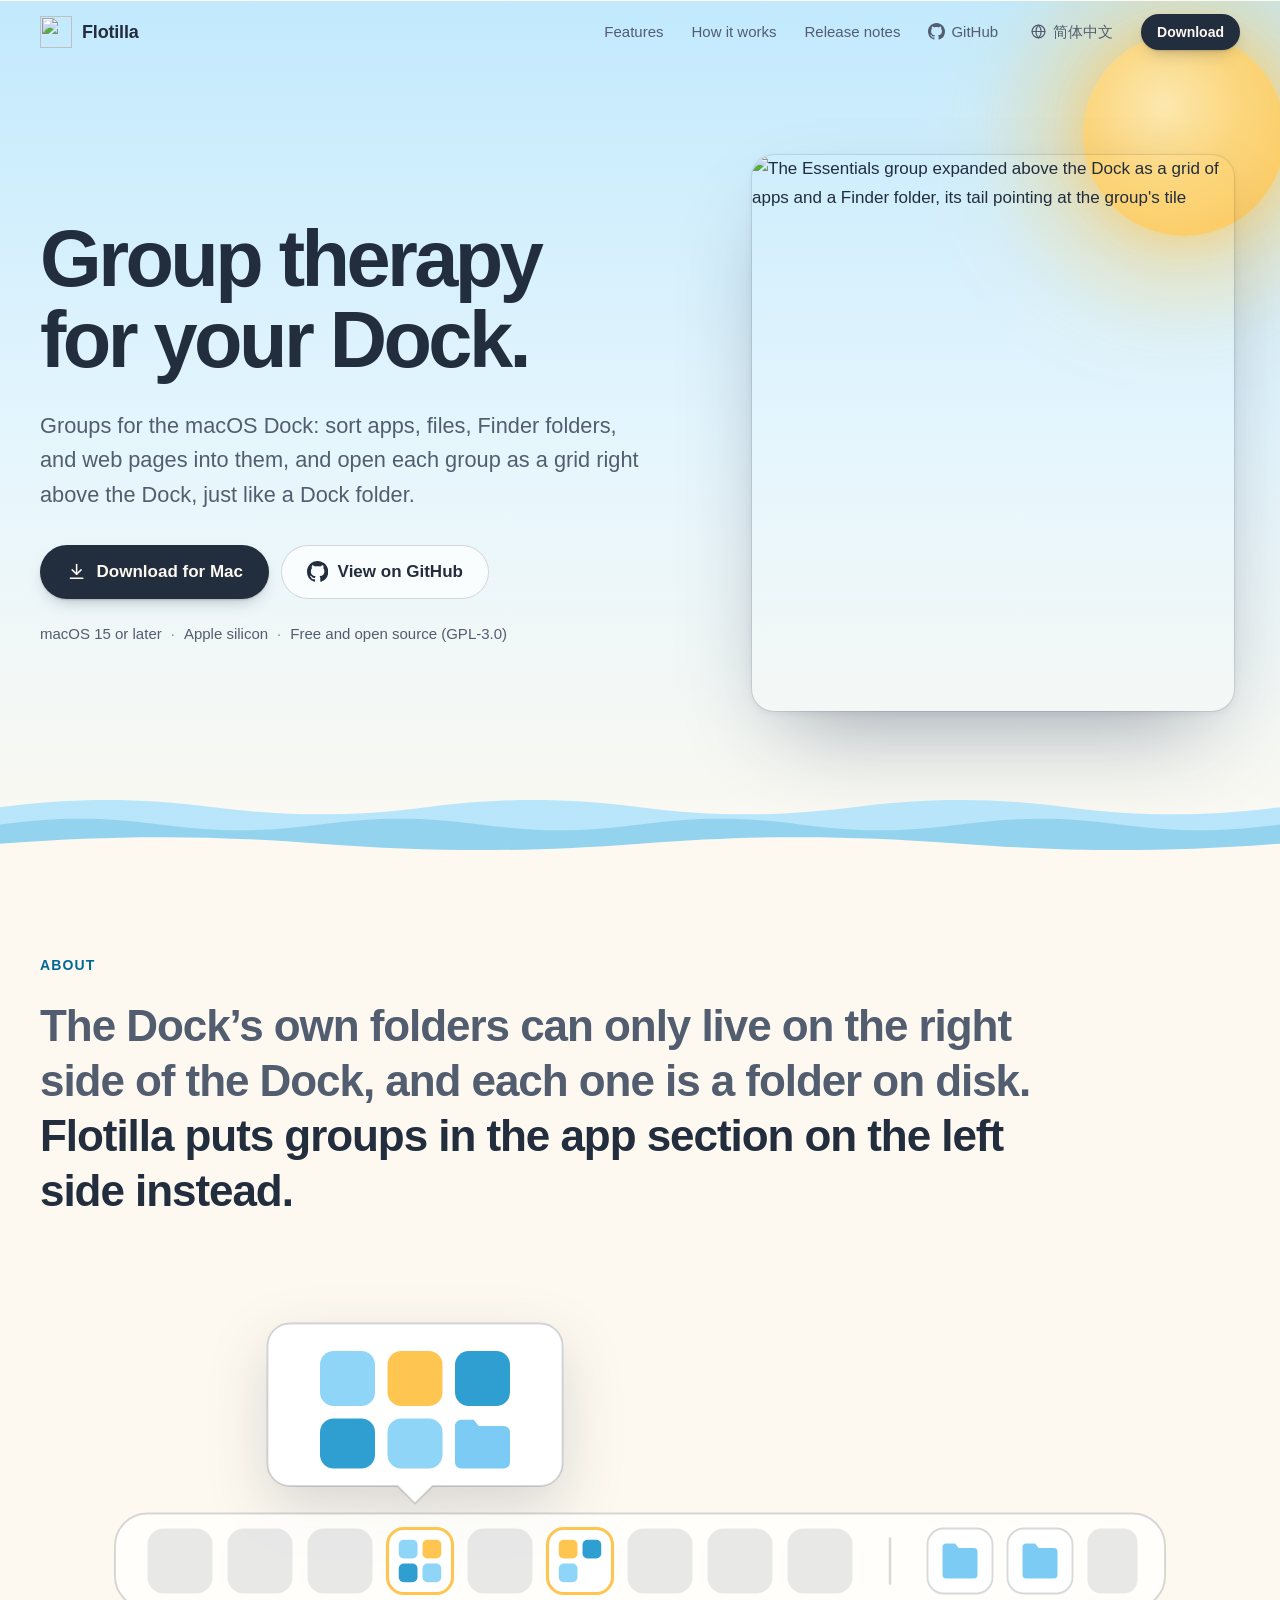
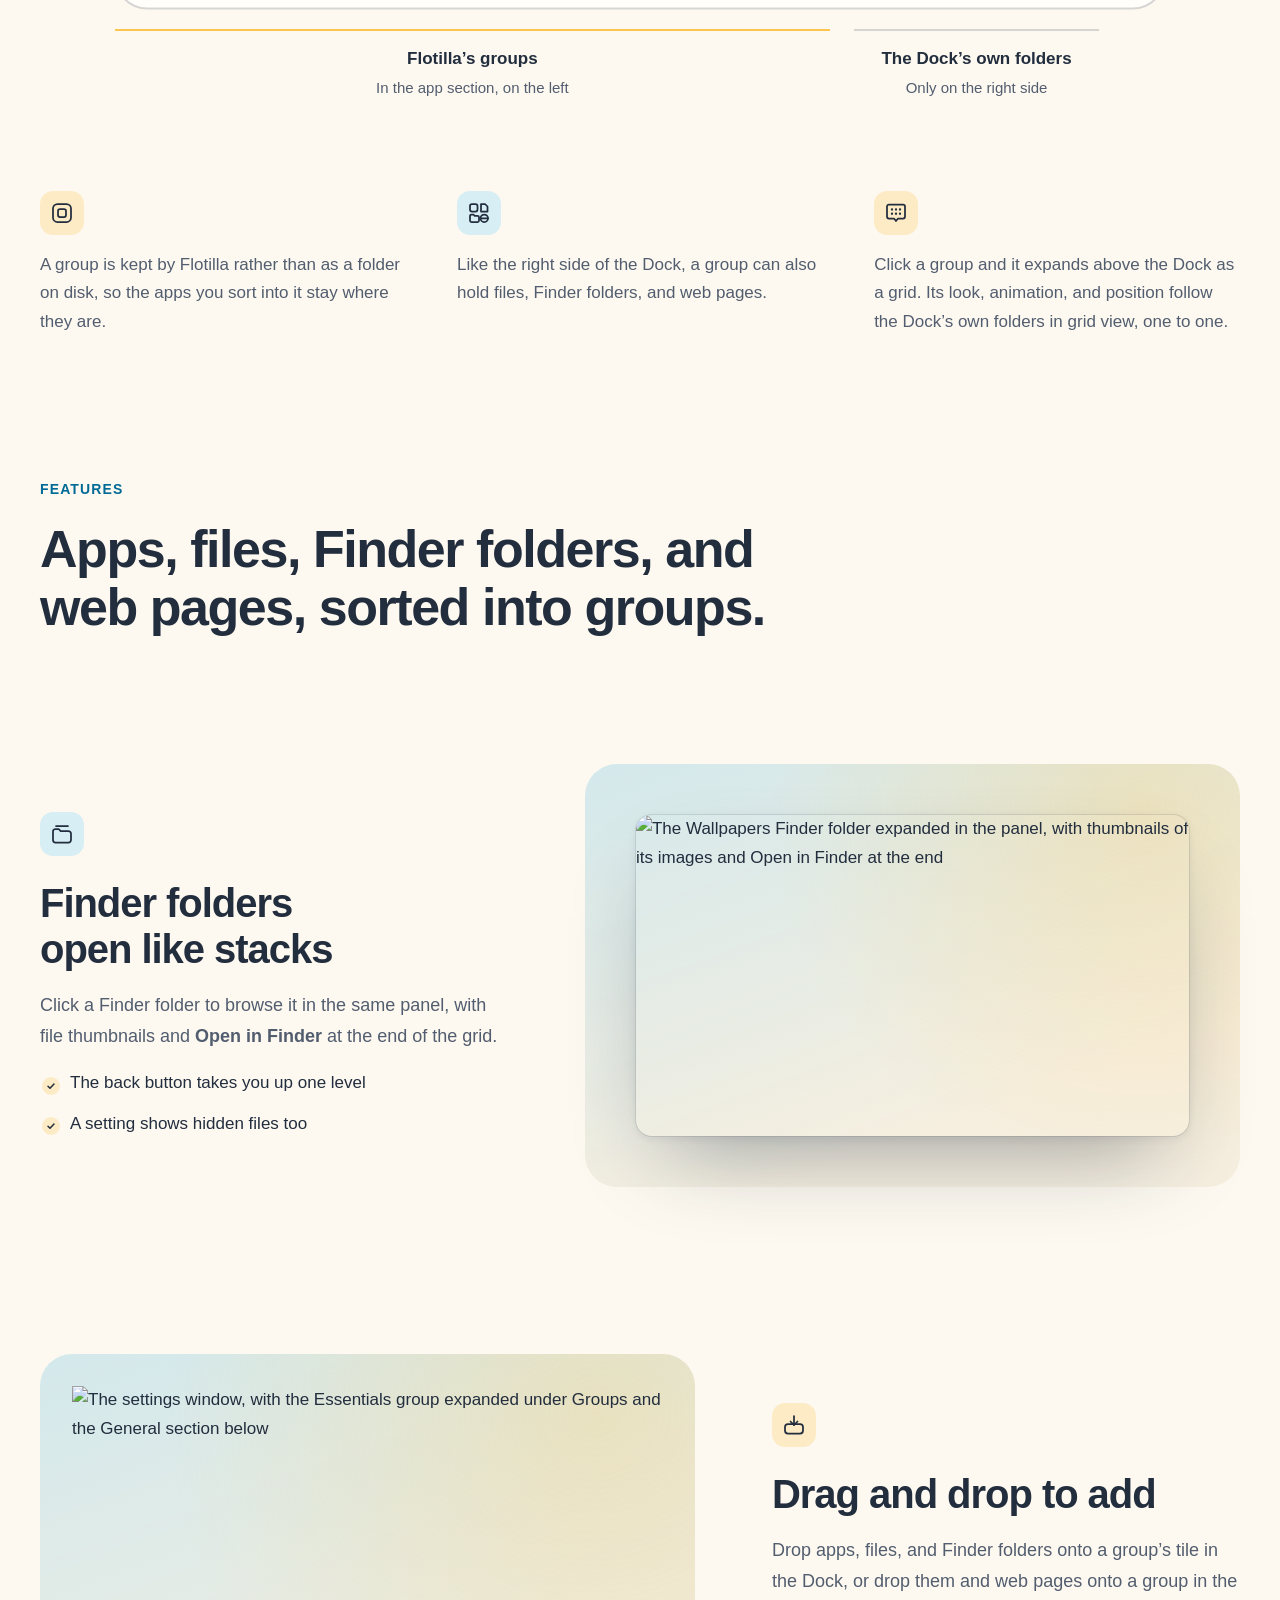
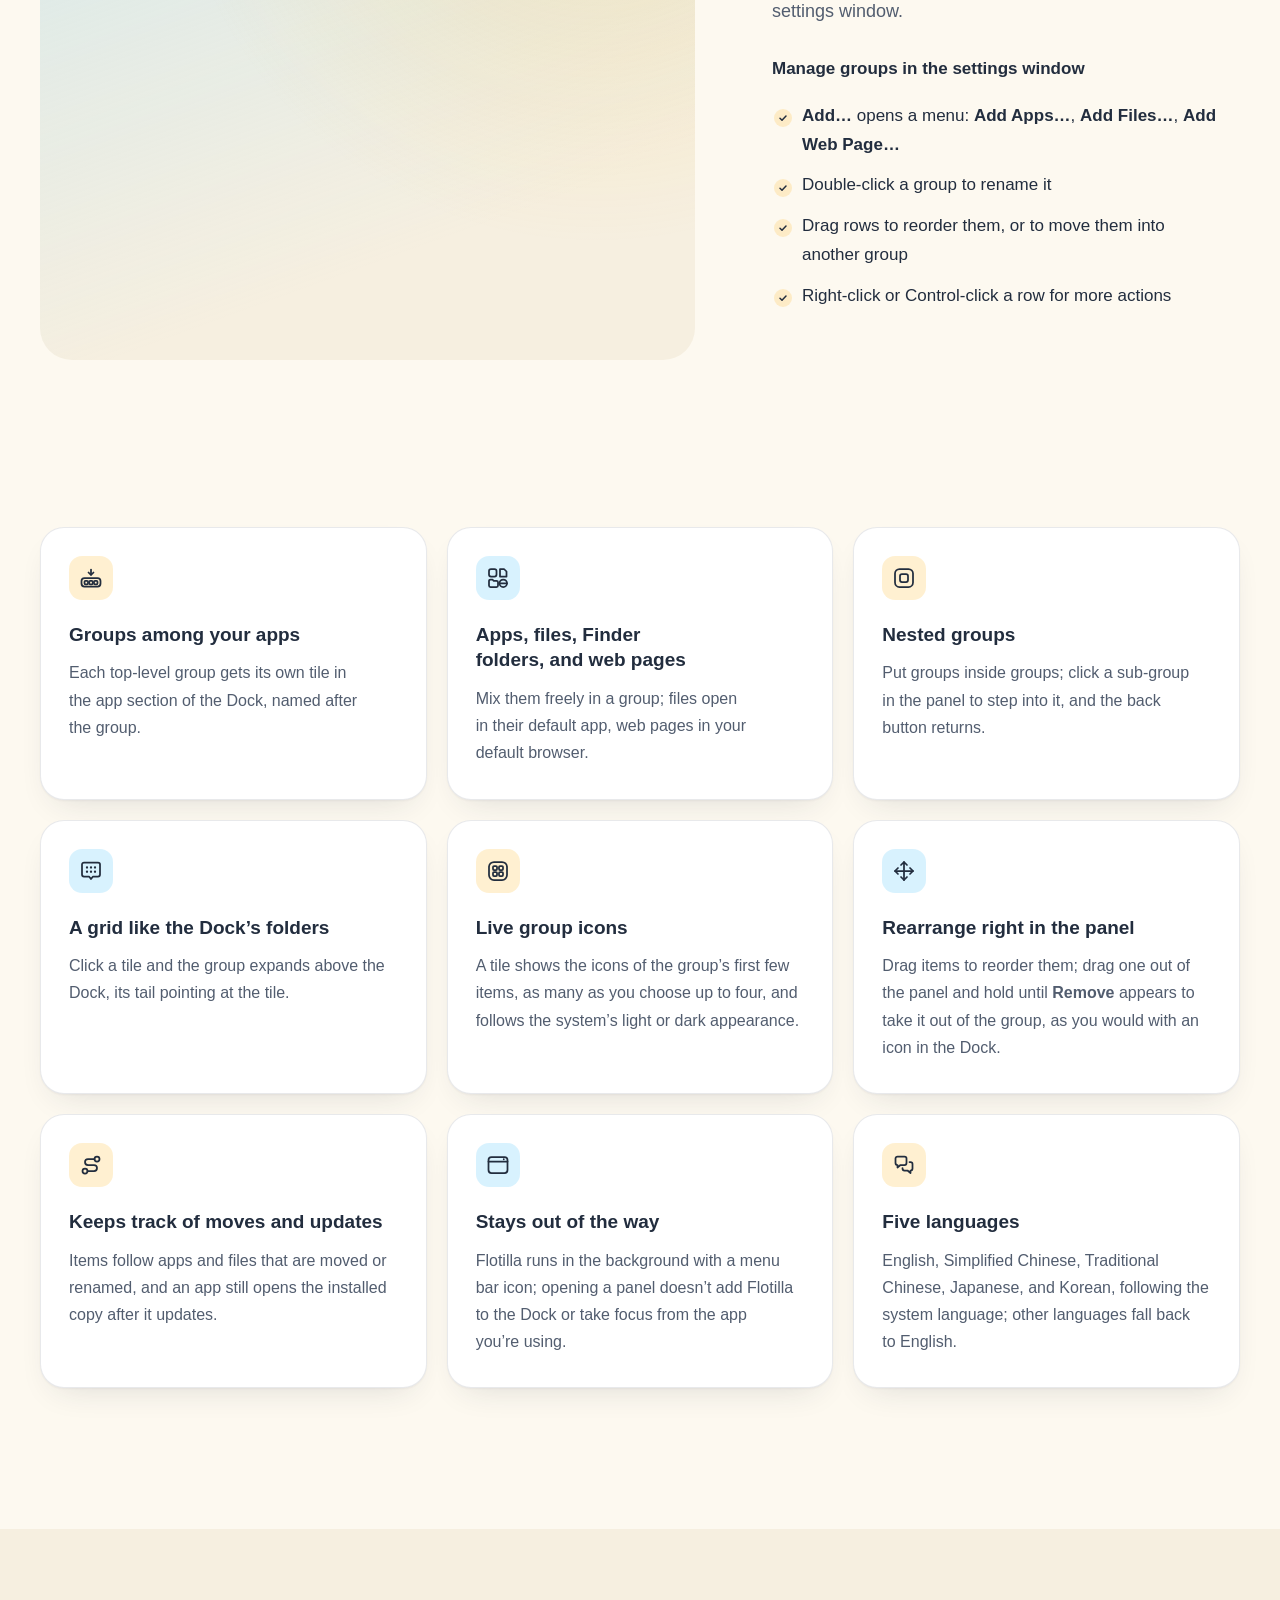
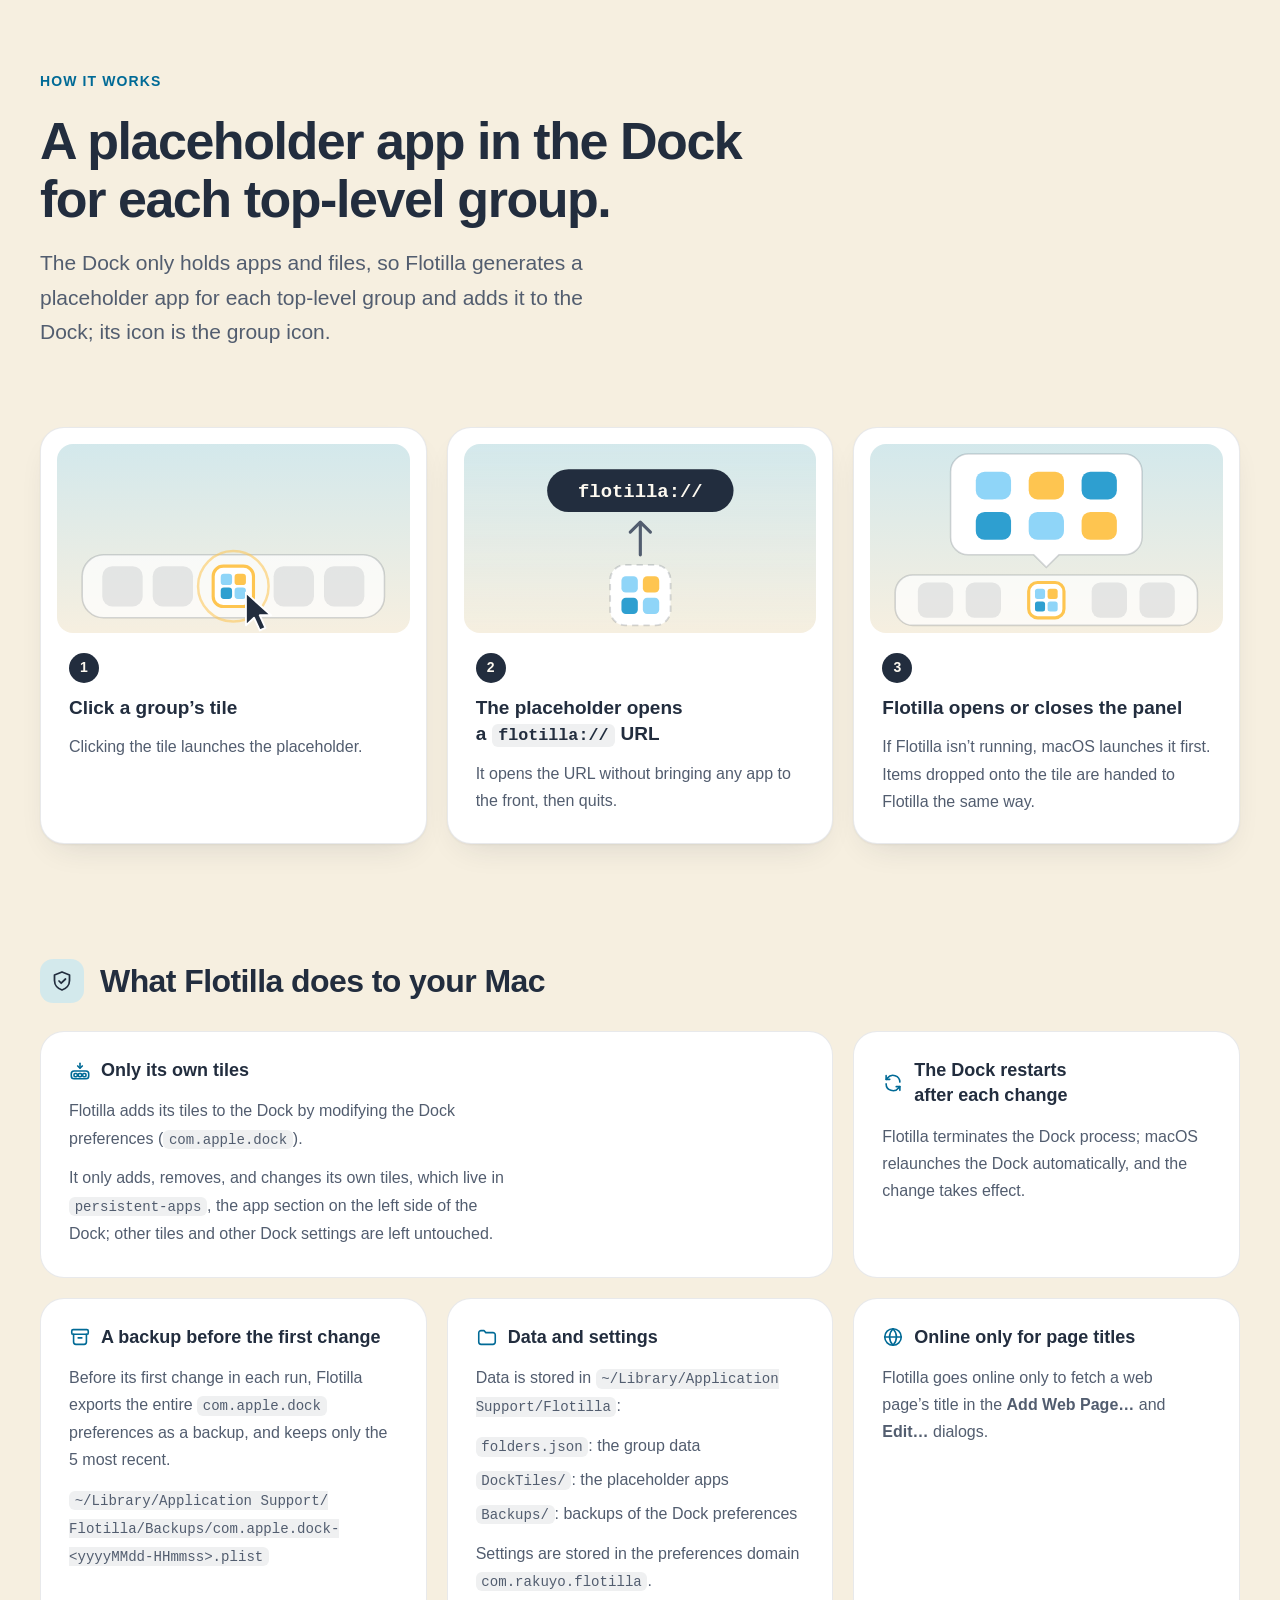
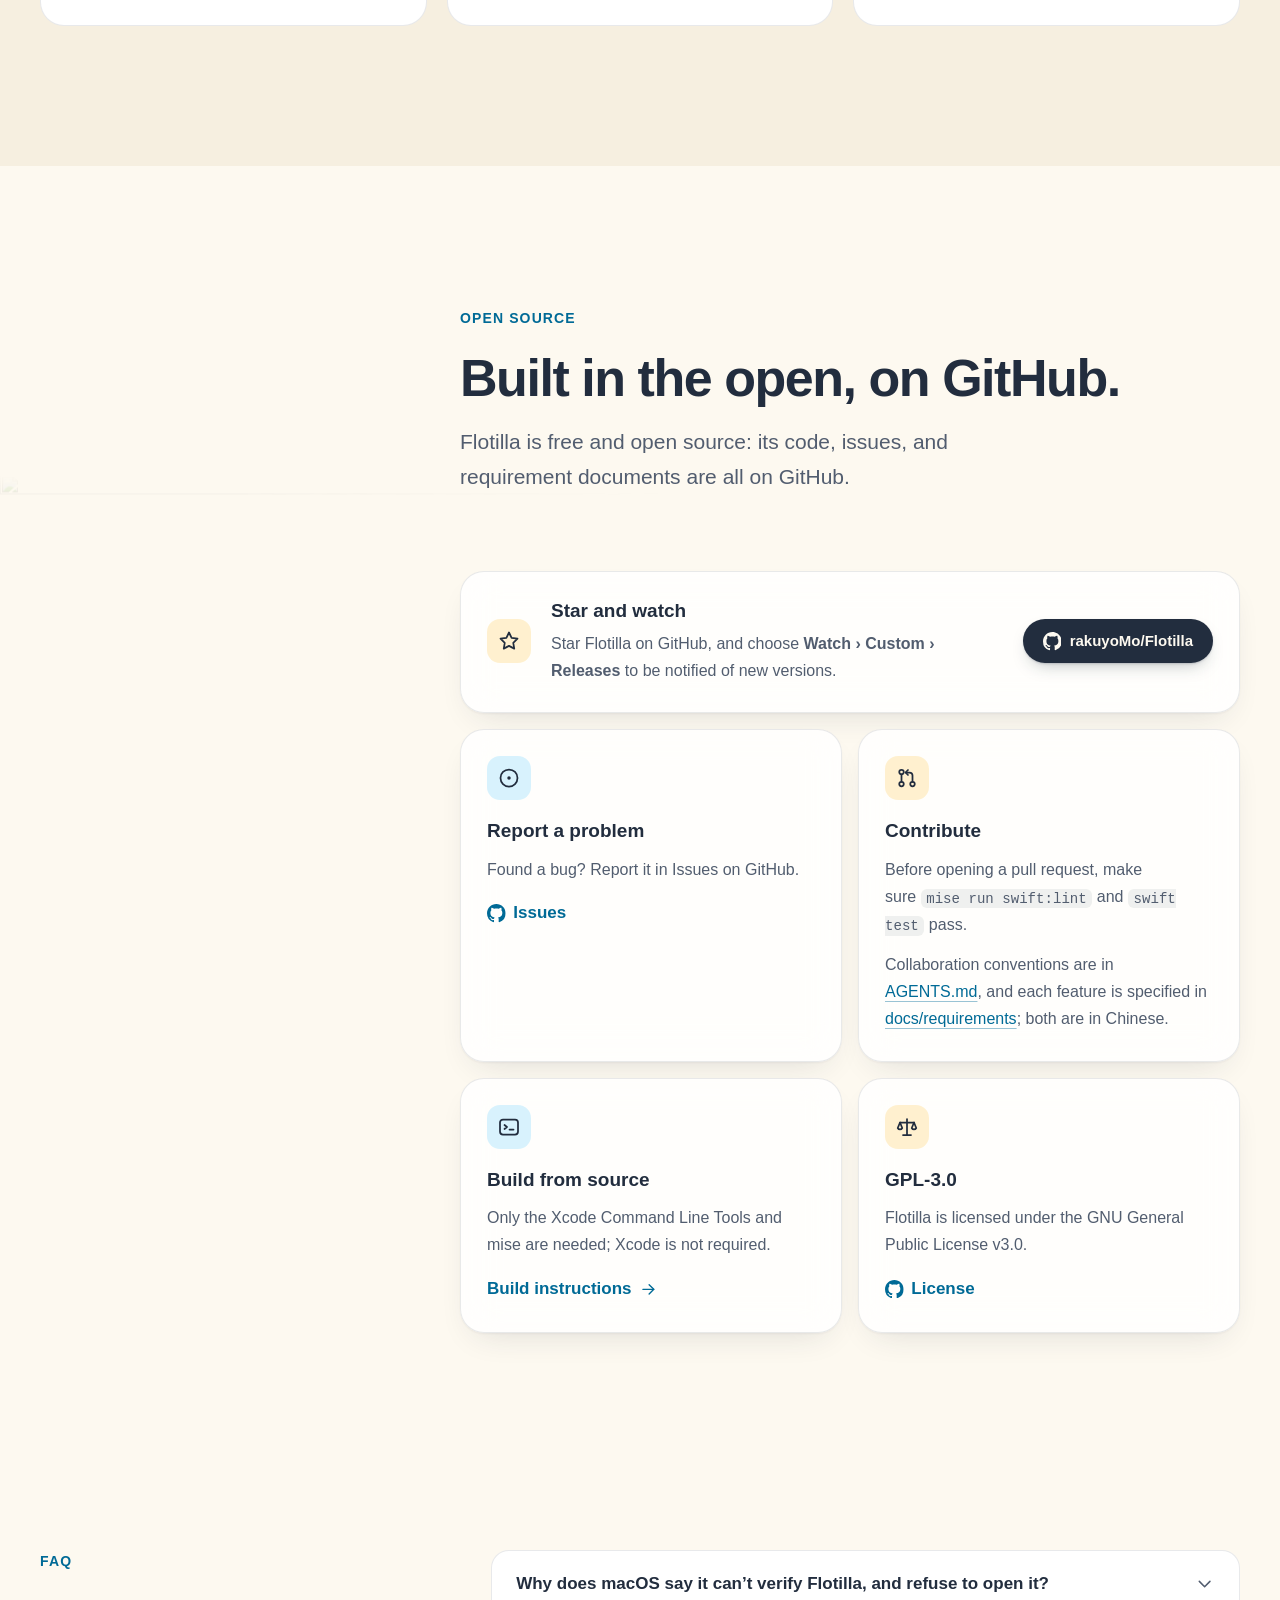
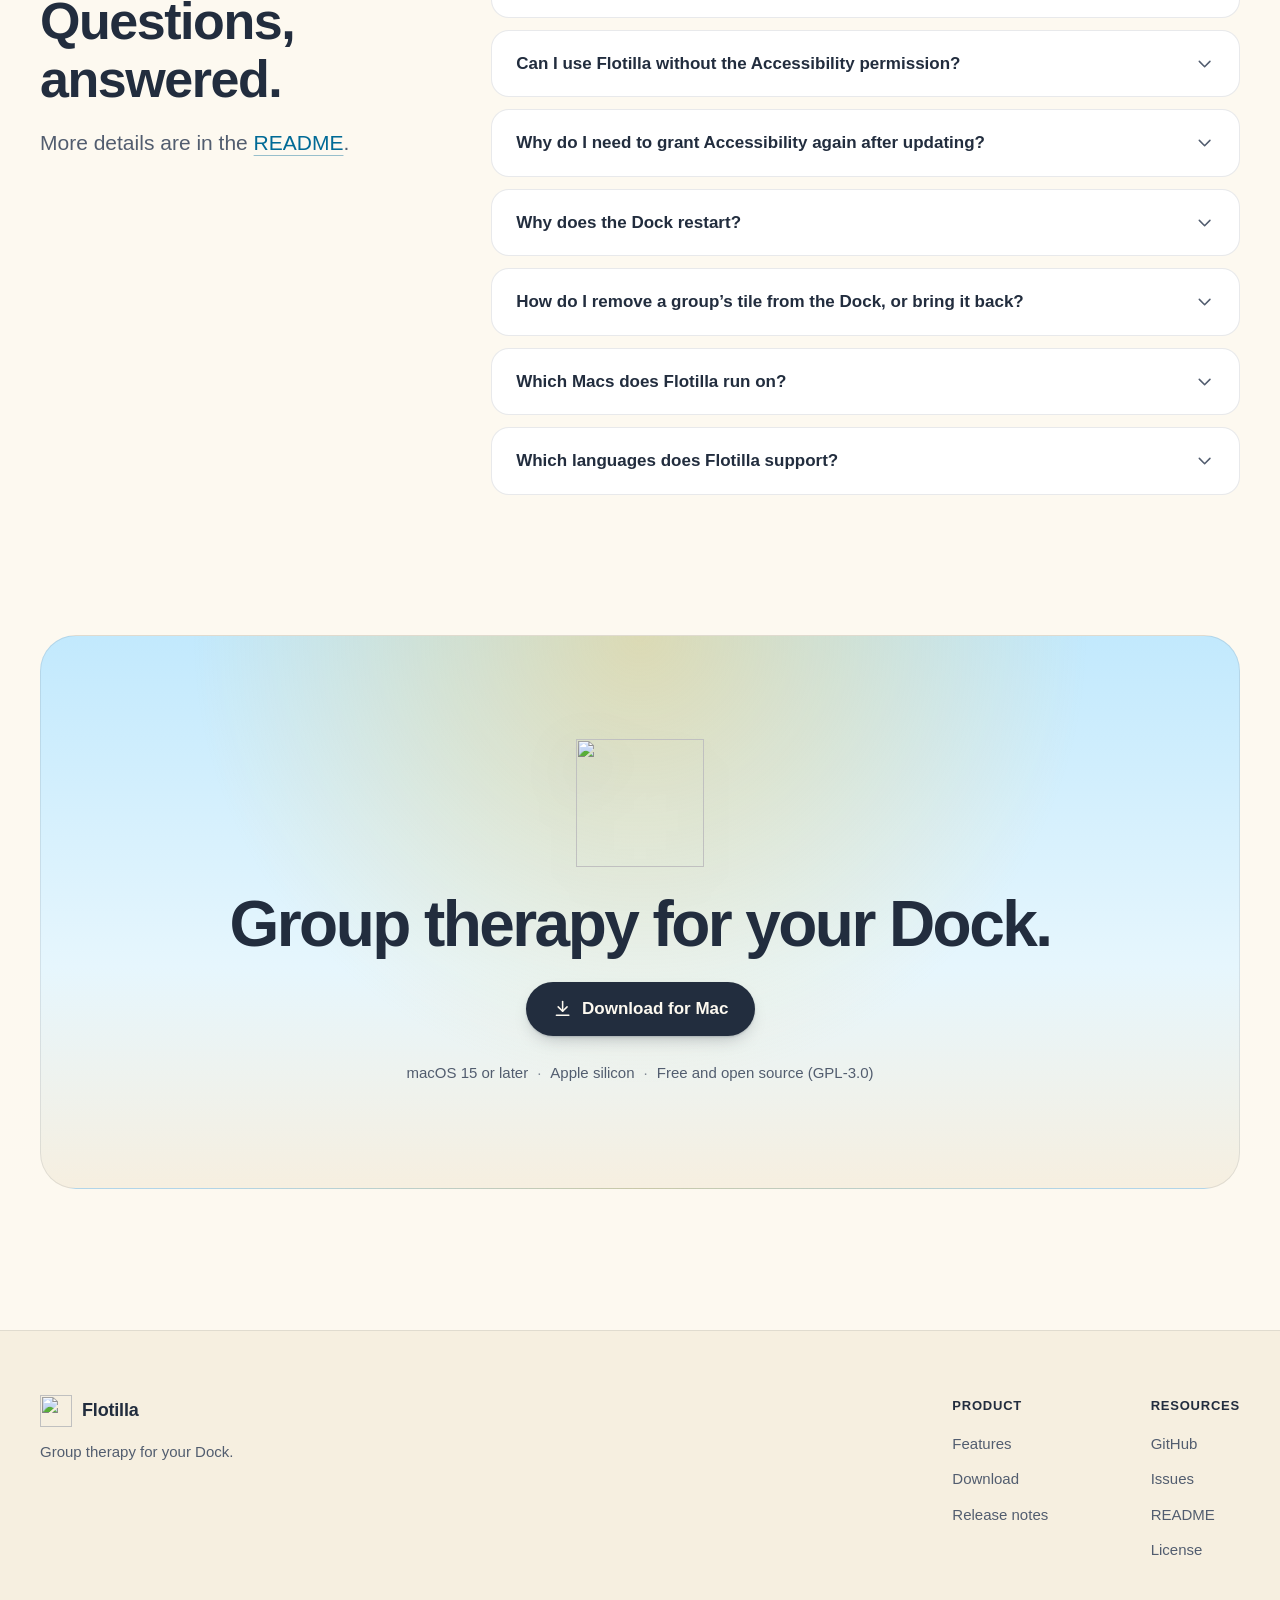
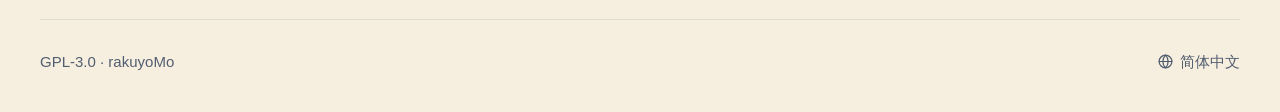
==== website/index.html @ 15d31f88 "feat: 新增官网的页面、样式与脚本" ====
<!doctype html>
<html
  lang="en"
  data-root="./"
>
<head>
  <meta charset="utf-8">

  <meta
    name="viewport"
    content="width=device-width, initial-scale=1"
  >

  <!-- 浏览器首选简体中文、又没在语言切换里选过时，跳到中文页；先于渲染执行，避免先闪一下英文 -->
  <script>
    (() => {
      document.documentElement.classList.add("js");

      let saved = null;

      try {
        saved = localStorage.getItem("flotilla.language");
      } catch {
        saved = null;
      }

      const preferred = (
        navigator.languages?.[0]
        ?? navigator.language
        ?? ""
      ).toLowerCase();

      const isSimplifiedChinese = ["zh", "zh-cn", "zh-sg"].includes(preferred)
        || preferred.startsWith("zh-hans");

      if (saved === null && isSimplifiedChinese) {
        location.replace("zh/" + location.hash);
      }
    })();
  </script>

  <title>Flotilla — Group therapy for your Dock.</title>

  <meta
    name="description"
    content="Groups for the macOS Dock: sort apps, files, Finder folders, and web pages into them, and open each group as a grid right above the Dock, just like a Dock folder."
  >

  <meta
    name="color-scheme"
    content="light dark"
  >

  <meta
    name="theme-color"
    content="#FDF9F0"
    media="(prefers-color-scheme: light)"
  >

  <meta
    name="theme-color"
    content="#031536"
    media="(prefers-color-scheme: dark)"
  >

  <link
    rel="canonical"
    href="https://blog.rakuyo.dev/Flotilla/"
  >

  <link
    rel="alternate"
    hreflang="en"
    href="https://blog.rakuyo.dev/Flotilla/"
  >

  <link
    rel="alternate"
    hreflang="zh-Hans"
    href="https://blog.rakuyo.dev/Flotilla/zh/"
  >

  <link
    rel="alternate"
    hreflang="x-default"
    href="https://blog.rakuyo.dev/Flotilla/"
  >

  <meta
    property="og:type"
    content="website"
  >

  <meta
    property="og:site_name"
    content="Flotilla"
  >

  <meta
    property="og:title"
    content="Flotilla — Group therapy for your Dock."
  >

  <meta
    property="og:description"
    content="Groups for the macOS Dock: sort apps, files, Finder folders, and web pages into them, and open each group as a grid right above the Dock, just like a Dock folder."
  >

  <meta
    property="og:url"
    content="https://blog.rakuyo.dev/Flotilla/"
  >

  <meta
    property="og:image"
    content="https://blog.rakuyo.dev/Flotilla/assets/img/og-en.png"
  >

  <meta
    property="og:image:width"
    content="1200"
  >

  <meta
    property="og:image:height"
    content="480"
  >

  <meta
    property="og:locale"
    content="en_US"
  >

  <meta
    name="twitter:card"
    content="summary_large_image"
  >

  <link
    rel="icon"
    href="assets/img/favicon-light.png"
    type="image/png"
    media="(prefers-color-scheme: light)"
  >

  <link
    rel="icon"
    href="assets/img/favicon-dark.png"
    type="image/png"
    media="(prefers-color-scheme: dark)"
  >

  <link
    rel="apple-touch-icon"
    href="assets/img/apple-touch-icon.png"
  >

  <link
    rel="stylesheet"
    href="assets/css/site.css"
  >

  <link
    rel="stylesheet"
    href="assets/css/home.css"
  >

  <script
    src="assets/js/site.js"
    defer
  ></script>
  <script
    src="assets/js/releases.js"
    defer
  ></script>
</head>
<body>
  <svg
    class="icon-sprite"
    aria-hidden="true"
  >
    <symbol
      id="i-github"
      viewBox="0 0 16 16"
    >
      <path
        fill="currentColor"
        stroke="none"
        d="M8 0c4.42 0 8 3.58 8 8a8.013 8.013 0 0 1-5.45 7.59c-.4.08-.55-.17-.55-.38 0-.27.01-1.13.01-2.2 0-.75-.25-1.23-.54-1.48 1.78-.2 3.65-.88 3.65-3.95 0-.88-.31-1.59-.82-2.15.08-.2.36-1.02-.08-2.12 0 0-.67-.22-2.2.82-.64-.18-1.32-.27-2-.27-.68 0-1.36.09-2 .27-1.53-1.03-2.2-.82-2.2-.82-.44 1.1-.16 1.92-.08 2.12-.51.56-.82 1.28-.82 2.15 0 3.06 1.86 3.75 3.64 3.95-.23.2-.44.55-.51 1.07-.46.21-1.61.55-2.33-.66-.15-.24-.6-.83-1.23-.82-.67.01-.27.38.01.53.34.19.73.9.82 1.13.16.45.68 1.31 2.69.94 0 .67.01 1.3.01 1.49 0 .21-.15.45-.55.38A7.995 7.995 0 0 1 0 8c0-4.42 3.58-8 8-8Z"
      />
    </symbol>

    <symbol
      id="i-download"
      viewBox="0 0 24 24"
    >
      <path d="M12 4v11"/>
      <path d="m7 10 5 5 5-5"/>
      <path d="M5 19.5h14"/>
    </symbol>

    <symbol
      id="i-arrow-right"
      viewBox="0 0 24 24"
    >
      <path d="M5 12h14"/>
      <path d="m13 6 6 6-6 6"/>
    </symbol>

    <symbol
      id="i-external"
      viewBox="0 0 24 24"
    >
      <path d="M7 17 17 7"/>
      <path d="M8.5 7H17v8.5"/>
    </symbol>

    <symbol
      id="i-copy"
      viewBox="0 0 24 24"
    >
      <rect
        x="8.5"
        y="8.5"
        width="11.5"
        height="11.5"
        rx="2.5"
      />

      <path d="M15.5 8.5V6.5A2.5 2.5 0 0 0 13 4H6.5A2.5 2.5 0 0 0 4 6.5V13a2.5 2.5 0 0 0 2.5 2.5h2"/>
    </symbol>

    <symbol
      id="i-check"
      viewBox="0 0 24 24"
    >
      <path d="m5 12.5 4.5 4.5L19 7.5"/>
    </symbol>

    <symbol
      id="i-close"
      viewBox="0 0 24 24"
    >
      <path d="m6.5 6.5 11 11"/>
      <path d="m17.5 6.5-11 11"/>
    </symbol>

    <symbol
      id="i-menu"
      viewBox="0 0 24 24"
    >
      <path d="M4 8.5h16"/>
      <path d="M4 15.5h16"/>
    </symbol>

    <symbol
      id="i-globe"
      viewBox="0 0 24 24"
    >
      <circle
        cx="12"
        cy="12"
        r="9"
      />

      <path d="M3 12h18"/>
      <path d="M12 3c2.5 2.6 3.75 5.6 3.75 9s-1.25 6.4-3.75 9c-2.5-2.6-3.75-5.6-3.75-9S9.5 5.6 12 3Z"/>
    </symbol>

    <symbol
      id="i-link"
      viewBox="0 0 24 24"
    >
      <path d="M10 14a4.5 4.5 0 0 0 6.4 0l2.8-2.8a4.5 4.5 0 0 0-6.4-6.4L11.5 6.1"/>
      <path d="M14 10a4.5 4.5 0 0 0-6.4 0l-2.8 2.8a4.5 4.5 0 0 0 6.4 6.4l1.3-1.3"/>
    </symbol>

    <symbol
      id="i-rss"
      viewBox="0 0 24 24"
    >
      <path d="M5 4.5A14.5 14.5 0 0 1 19.5 19"/>
      <path d="M5 10.5a8.5 8.5 0 0 1 8.5 8.5"/>

      <circle
        cx="6"
        cy="18"
        r="1.5"
        fill="currentColor"
        stroke="none"
      />
    </symbol>

    <symbol
      id="i-star"
      viewBox="0 0 24 24"
    >
      <path d="m12 3.5 2.6 5.3 5.9.9-4.25 4.1 1 5.8L12 16.85l-5.25 2.75 1-5.8L3.5 9.7l5.9-.9Z"/>
    </symbol>

    <symbol
      id="i-eye"
      viewBox="0 0 24 24"
    >
      <path d="M2.5 12S6 5.5 12 5.5 21.5 12 21.5 12 18 18.5 12 18.5 2.5 12 2.5 12Z"/>

      <circle
        cx="12"
        cy="12"
        r="3"
      />
    </symbol>

    <symbol
      id="i-issue"
      viewBox="0 0 24 24"
    >
      <circle
        cx="12"
        cy="12"
        r="8.5"
      />

      <circle
        cx="12"
        cy="12"
        r="1.75"
        fill="currentColor"
        stroke="none"
      />
    </symbol>

    <symbol
      id="i-pull-request"
      viewBox="0 0 24 24"
    >
      <circle
        cx="6.5"
        cy="6"
        r="2.25"
      />

      <circle
        cx="6.5"
        cy="18"
        r="2.25"
      />

      <circle
        cx="17.5"
        cy="18"
        r="2.25"
      />

      <path d="M6.5 8.25v7.5"/>
      <path d="M17.5 15.75V9.5a3 3 0 0 0-3-3H11"/>
      <path d="m13 4-2.5 2.5L13 9"/>
    </symbol>

    <symbol
      id="i-terminal"
      viewBox="0 0 24 24"
    >
      <rect
        x="3"
        y="4.5"
        width="18"
        height="15"
        rx="3"
      />

      <path d="m7.5 10 2.5 2-2.5 2"/>
      <path d="M12.5 14.5h4"/>
    </symbol>

    <symbol
      id="i-scale"
      viewBox="0 0 24 24"
    >
      <path d="M12 4v16"/>
      <path d="M8 20h8"/>
      <path d="M5 7.5h14"/>
      <path d="M5 7.5 2.75 13a2.5 2.5 0 0 0 4.5 0Z"/>
      <path d="M19 7.5 16.75 13a2.5 2.5 0 0 0 4.5 0Z"/>
    </symbol>

    <symbol
      id="i-chevron-down"
      viewBox="0 0 24 24"
    >
      <path d="m6 9.5 6 6 6-6"/>
    </symbol>

    <symbol
      id="i-dock"
      viewBox="0 0 24 24"
    >
      <rect
        x="2.5"
        y="12"
        width="19"
        height="8.5"
        rx="3"
      />

      <rect
        x="5.5"
        y="14.75"
        width="3.5"
        height="3.5"
        rx="1"
      />

      <rect
        x="10.25"
        y="14.75"
        width="3.5"
        height="3.5"
        rx="1"
      />

      <rect
        x="15"
        y="14.75"
        width="3.5"
        height="3.5"
        rx="1"
      />

      <path d="M12 3.5v5"/>
      <path d="m9.5 6.5 2.5 2.5 2.5-2.5"/>
    </symbol>

    <symbol
      id="i-items"
      viewBox="0 0 24 24"
    >
      <rect
        x="3"
        y="3"
        width="7.5"
        height="7.5"
        rx="2"
      />

      <path d="M14 3h4l2.5 2.5v5H14Z"/>
      <path d="M3 15a1.5 1.5 0 0 1 1.5-1.5h2l1 1.25h3a1.5 1.5 0 0 1 1.5 1.5v3.25a1.5 1.5 0 0 1-1.5 1.5h-6A1.5 1.5 0 0 1 3 19.5Z"/>

      <circle
        cx="17.25"
        cy="17.25"
        r="3.75"
      />

      <path d="M13.5 17.25h7.5"/>
    </symbol>

    <symbol
      id="i-nested"
      viewBox="0 0 24 24"
    >
      <rect
        x="3"
        y="3"
        width="18"
        height="18"
        rx="4.5"
      />

      <rect
        x="8"
        y="8"
        width="8"
        height="8"
        rx="2"
      />
    </symbol>

    <symbol
      id="i-grid"
      viewBox="0 0 24 24"
    >
      <path d="M5 3.5h14a2 2 0 0 1 2 2v10a2 2 0 0 1-2 2h-5l-2 2.5-2-2.5H5a2 2 0 0 1-2-2v-10a2 2 0 0 1 2-2Z"/>

      <g
        fill="currentColor"
        stroke="none"
      >
        <circle
          cx="8"
          cy="8.5"
          r="1.15"
        />

        <circle
          cx="12"
          cy="8.5"
          r="1.15"
        />

        <circle
          cx="16"
          cy="8.5"
          r="1.15"
        />

        <circle
          cx="8"
          cy="12.75"
          r="1.15"
        />

        <circle
          cx="12"
          cy="12.75"
          r="1.15"
        />

        <circle
          cx="16"
          cy="12.75"
          r="1.15"
        />
      </g>
    </symbol>

    <symbol
      id="i-group-icon"
      viewBox="0 0 24 24"
    >
      <rect
        x="3"
        y="3"
        width="18"
        height="18"
        rx="5"
      />

      <rect
        x="7"
        y="7"
        width="4"
        height="4"
        rx="1"
      />

      <rect
        x="13"
        y="7"
        width="4"
        height="4"
        rx="1"
      />

      <rect
        x="7"
        y="13"
        width="4"
        height="4"
        rx="1"
      />

      <rect
        x="13"
        y="13"
        width="4"
        height="4"
        rx="1"
      />
    </symbol>

    <symbol
      id="i-move"
      viewBox="0 0 24 24"
    >
      <path d="M12 3v18"/>
      <path d="m9 6 3-3 3 3"/>
      <path d="m9 18 3 3 3-3"/>
      <path d="M3 12h18"/>
      <path d="m6 9-3 3 3 3"/>
      <path d="m18 9 3 3-3 3"/>
    </symbol>

    <symbol
      id="i-route"
      viewBox="0 0 24 24"
    >
      <circle
        cx="6"
        cy="18"
        r="2.5"
      />

      <circle
        cx="18"
        cy="6"
        r="2.5"
      />

      <path d="M8.5 18H15a3 3 0 0 0 0-6H9a3 3 0 0 1 0-6h6.5"/>
    </symbol>

    <symbol
      id="i-menubar"
      viewBox="0 0 24 24"
    >
      <rect
        x="2.5"
        y="4"
        width="19"
        height="16"
        rx="3"
      />

      <path d="M2.5 8.5h19"/>

      <circle
        cx="17.75"
        cy="6.25"
        r="0.9"
        fill="currentColor"
        stroke="none"
      />
    </symbol>

    <symbol
      id="i-languages"
      viewBox="0 0 24 24"
    >
      <path d="M3.5 5.5a2 2 0 0 1 2-2h7a2 2 0 0 1 2 2V10a2 2 0 0 1-2 2h-4l-3 2.5V12a2 2 0 0 1-2-2Z"/>
      <path d="M17.5 9h1a2 2 0 0 1 2 2v4.5a2 2 0 0 1-2 2V20l-3-2.5h-3a2 2 0 0 1-2-2V15"/>
    </symbol>

    <symbol
      id="i-refresh"
      viewBox="0 0 24 24"
    >
      <path d="M19.5 11A7.5 7.5 0 0 0 6 6.6L4.5 8"/>
      <path d="M4.5 4v4h4"/>
      <path d="M4.5 13A7.5 7.5 0 0 0 18 17.4l1.5-1.4"/>
      <path d="M19.5 20v-4h-4"/>
    </symbol>

    <symbol
      id="i-archive"
      viewBox="0 0 24 24"
    >
      <rect
        x="3"
        y="4"
        width="18"
        height="5"
        rx="1.5"
      />

      <path d="M5 9v8.5A2.5 2.5 0 0 0 7.5 20h9a2.5 2.5 0 0 0 2.5-2.5V9"/>
      <path d="M10 13h4"/>
    </symbol>

    <symbol
      id="i-folder"
      viewBox="0 0 24 24"
    >
      <path d="M3 7.5A2.5 2.5 0 0 1 5.5 5h3.2l2 2.2h7.8A2.5 2.5 0 0 1 21 9.7v7.8a2.5 2.5 0 0 1-2.5 2.5h-13A2.5 2.5 0 0 1 3 17.5Z"/>
    </symbol>

    <symbol
      id="i-stack"
      viewBox="0 0 24 24"
    >
      <path d="M3 9.5A2.5 2.5 0 0 1 5.5 7h3.2l2 2.2h7.8A2.5 2.5 0 0 1 21 11.7v6.3a2.5 2.5 0 0 1-2.5 2.5h-13A2.5 2.5 0 0 1 3 18Z"/>
      <path d="M6 4h12"/>
    </symbol>

    <symbol
      id="i-drop"
      viewBox="0 0 24 24"
    >
      <rect
        x="3"
        y="11"
        width="18"
        height="9.5"
        rx="3"
      />

      <path d="M12 3v9"/>
      <path d="m8.5 8.5 3.5 3.5 3.5-3.5"/>
    </symbol>

    <symbol
      id="i-shield"
      viewBox="0 0 24 24"
    >
      <path d="M12 3 4.5 6v5.5c0 4.5 3.2 8.2 7.5 9.5 4.3-1.3 7.5-5 7.5-9.5V6Z"/>
      <path d="m9 12 2.2 2.2L15.5 10"/>
    </symbol>

    <symbol
      id="i-accessibility"
      viewBox="0 0 24 24"
    >
      <circle
        cx="12"
        cy="12"
        r="9"
      />

      <circle
        cx="12"
        cy="7.5"
        r="1.25"
        fill="currentColor"
        stroke="none"
      />

      <path d="M7.5 10h9"/>
      <path d="M12 10v4"/>
      <path d="m9.5 18 2.5-4 2.5 4"/>
    </symbol>

    <symbol
      id="i-sail"
      viewBox="0 0 24 24"
    >
      <path d="M12 3v14"/>
      <path d="M12 4.5 18.5 15H12"/>
      <path d="M10 6.5 5 15h5"/>
      <path d="M3.5 18h17l-2 2.5h-13Z"/>
    </symbol>
  </svg>

  <a
    class="skip-link"
    href="#main"
  >Skip to content</a>

  <header
    class="site-header"
    data-site-header
  >
    <nav
      class="nav container"
      aria-label="Main"
    >
      <a
        class="brand"
        href="./"
      >
        <picture>
          <source
            srcset="assets/img/app-icon-dark-64.png"
            media="(prefers-color-scheme: dark)"
          >

          <img
            src="assets/img/app-icon-light-64.png"
            alt=""
            width="32"
            height="32"
          >
        </picture>

        <span>Flotilla</span>
      </a>

      <button
        class="nav-toggle"
        type="button"
        aria-expanded="false"
        aria-controls="nav-menu"
        aria-label="Menu"
        data-nav-toggle
      >
        <svg
          class="icon"
          aria-hidden="true"
        ><use href="#i-menu"/></svg>
      </button>

      <div
        class="nav-menu"
        id="nav-menu"
      >
        <ul class="nav-links">
          <li>
            <a
              href="#features"
              data-nav-section="features"
            >Features</a>
          </li>

          <li>
            <a
              href="#how-it-works"
              data-nav-section="how-it-works"
            >How it works</a>
          </li>

          <li>
            <a href="releases/">Release notes</a>
          </li>

          <li>
            <a href="https://github.com/rakuyoMo/Flotilla">
              <svg
                class="icon"
                aria-hidden="true"
              ><use href="#i-github"/></svg>
              GitHub
            </a>
          </li>
        </ul>

        <a
          class="language-switch"
          href="zh/"
          hreflang="zh-Hans"
          lang="zh-Hans"
          data-language-switch="zh-Hans"
        >
          <svg
            class="icon"
            aria-hidden="true"
          ><use href="#i-globe"/></svg>
          简体中文
        </a>
      </div>

      <a
        class="button button-primary button-small nav-download"
        href="download/"
      >Download</a>
    </nav>
  </header>

  <main id="main">
    <section
      class="hero"
      aria-labelledby="hero-title"
    >
      <div
        class="hero-sky"
        aria-hidden="true"
      ></div>

      <div class="container hero-inner">
        <div class="hero-copy">
          <h1
            class="hero-title"
            id="hero-title"
          >Group therapy for your&nbsp;Dock.</h1>

          <p class="hero-lead">
            Groups for the macOS Dock: sort apps, files, Finder folders, and web pages into them,
            and open each group as a grid right above the Dock, just like a Dock folder.
          </p>

          <div class="hero-actions">
            <a
              class="button button-primary button-large"
              href="https://github.com/rakuyoMo/Flotilla/releases/latest"
              data-when="latest unknown"
              data-download
            >
              <svg
                class="icon"
                aria-hidden="true"
              ><use href="#i-download"/></svg>
              Download for Mac
              <span
                class="version-chip"
                data-when="latest"
                data-release-version
              ></span>
            </a>

            <a
              class="button button-primary button-large"
              href="https://github.com/rakuyoMo/Flotilla"
              data-when="none"
            >
              <svg
                class="icon"
                aria-hidden="true"
              ><use href="#i-github"/></svg>
              View on GitHub
            </a>

            <a
              class="button button-secondary button-large"
              href="https://github.com/rakuyoMo/Flotilla"
              data-when="latest unknown"
            >
              <svg
                class="icon"
                aria-hidden="true"
              ><use href="#i-github"/></svg>
              View on GitHub
            </a>

            <a
              class="button button-secondary button-large"
              href="download/#build"
              data-when="none"
            >
              <svg
                class="icon"
                aria-hidden="true"
              ><use href="#i-terminal"/></svg>
              Build from source
            </a>
          </div>

          <p class="meta-line hero-meta">
            <span>macOS 15 or later</span>
            <span>Apple silicon</span>
            <span>Free and open source (GPL-3.0)</span>
          </p>

          <p
            class="hero-whats-new"
            data-when="latest"
          >
            <a
              href="releases/"
              data-release-notes-link
            >What’s new in <span data-release-version></span> →</a>
          </p>
        </div>

        <figure class="hero-visual">
          <div
            class="hero-orb"
            aria-hidden="true"
          ></div>

          <picture>
            <source
              srcset="assets/img/screenshot-panel-en-dark.jpg"
              media="(prefers-color-scheme: dark)"
            >

            <img
              class="hero-shot"
              src="assets/img/screenshot-panel-en-light.jpg"
              alt="The Essentials group expanded above the Dock as a grid of apps and a Finder folder, its tail pointing at the group's tile"
              width="482"
              height="556"
              fetchpriority="high"
            >
          </picture>
        </figure>
      </div>

      <svg
        class="hero-waves"
        viewBox="0 0 1440 120"
        preserveAspectRatio="none"
        aria-hidden="true"
      >
        <path
          class="wave wave-back"
          d="M0 46C86.4 36 153.6 36 240 46s153.6 10 240 0 153.6-10 240 0 153.6 10 240 0 153.6-10 240 0 153.6 10 240 0 153.6-10 240 0 153.6 10 240 0 153.6-10 240 0 153.6 10 240 0 153.6-10 240 0 153.6 10 240 0V120H0Z"
        />

        <path
          class="wave wave-middle"
          d="M0 64C64.8 56 115.2 56 180 64s115.2 8 180 0 115.2-8 180 0 115.2 8 180 0 115.2-8 180 0 115.2 8 180 0 115.2-8 180 0 115.2 8 180 0 115.2-8 180 0 115.2 8 180 0 115.2-8 180 0 115.2 8 180 0 115.2-8 180 0 115.2 8 180 0 115.2-8 180 0 115.2 8 180 0V120H0Z"
        />

        <path
          class="wave wave-front"
          d="M0 84C129.6 75 230.4 75 360 84s230.4 9 360 0 230.4-9 360 0 230.4 9 360 0 230.4-9 360 0 230.4 9 360 0 230.4-9 360 0 230.4 9 360 0V120H0Z"
        />
      </svg>
    </section>

    <section
      class="section about"
      id="about"
      aria-labelledby="about-title"
    >
      <div class="container">
        <p class="eyebrow reveal">About</p>

        <h2
          class="about-statement reveal"
          id="about-title"
        >
          <span class="about-statement-muted">The Dock’s own folders can only live on the right side of the Dock, and each one is a folder on disk.</span>
          Flotilla puts groups in the app section on the left side instead.
        </h2>

        <figure
          class="dock-diagram reveal"
          aria-hidden="true"
        >
          <svg
            class="dock-diagram-art"
            viewBox="0 56 960 244"
          >
            <path
              class="diagram-panel"
              d="M200 70h200a18 18 0 0 1 18 18v94a18 18 0 0 1-18 18h-86l-14 14-14-14h-86a18 18 0 0 1-18-18V88a18 18 0 0 1 18-18Z"
            />

            <rect
              class="diagram-tile diagram-sky"
              x="224"
              y="92"
              width="44"
              height="44"
              rx="11"
            />

            <rect
              class="diagram-tile diagram-sun"
              x="278"
              y="92"
              width="44"
              height="44"
              rx="11"
            />

            <rect
              class="diagram-tile diagram-sea"
              x="332"
              y="92"
              width="44"
              height="44"
              rx="11"
            />

            <rect
              class="diagram-tile diagram-sea"
              x="224"
              y="146"
              width="44"
              height="40"
              rx="11"
            />

            <rect
              class="diagram-tile diagram-sky"
              x="278"
              y="146"
              width="44"
              height="40"
              rx="11"
            />

            <path
              class="diagram-folder-mark"
              d="M332 152a5 5 0 0 1 5-5h10l4 5h20a5 5 0 0 1 5 5v24a5 5 0 0 1-5 5h-34a5 5 0 0 1-5-5Z"
            />

            <rect
              class="diagram-dock"
              x="60"
              y="222"
              width="840"
              height="76"
              rx="26"
            />

            <rect
              class="diagram-tile diagram-muted"
              x="86"
              y="234"
              width="52"
              height="52"
              rx="13"
            />

            <rect
              class="diagram-tile diagram-muted"
              x="150"
              y="234"
              width="52"
              height="52"
              rx="13"
            />

            <rect
              class="diagram-tile diagram-muted"
              x="214"
              y="234"
              width="52"
              height="52"
              rx="13"
            />

            <rect
              class="diagram-group"
              x="278"
              y="234"
              width="52"
              height="52"
              rx="13"
            />

            <rect
              class="diagram-tile diagram-sky"
              x="287"
              y="243"
              width="15"
              height="15"
              rx="4"
            />

            <rect
              class="diagram-tile diagram-sun"
              x="306"
              y="243"
              width="15"
              height="15"
              rx="4"
            />

            <rect
              class="diagram-tile diagram-sea"
              x="287"
              y="262"
              width="15"
              height="15"
              rx="4"
            />

            <rect
              class="diagram-tile diagram-sky"
              x="306"
              y="262"
              width="15"
              height="15"
              rx="4"
            />

            <rect
              class="diagram-tile diagram-muted"
              x="342"
              y="234"
              width="52"
              height="52"
              rx="13"
            />

            <rect
              class="diagram-group"
              x="406"
              y="234"
              width="52"
              height="52"
              rx="13"
            />

            <rect
              class="diagram-tile diagram-sun"
              x="415"
              y="243"
              width="15"
              height="15"
              rx="4"
            />

            <rect
              class="diagram-tile diagram-sea"
              x="434"
              y="243"
              width="15"
              height="15"
              rx="4"
            />

            <rect
              class="diagram-tile diagram-sky"
              x="415"
              y="262"
              width="15"
              height="15"
              rx="4"
            />

            <rect
              class="diagram-tile diagram-muted"
              x="470"
              y="234"
              width="52"
              height="52"
              rx="13"
            />

            <rect
              class="diagram-tile diagram-muted"
              x="534"
              y="234"
              width="52"
              height="52"
              rx="13"
            />

            <rect
              class="diagram-tile diagram-muted"
              x="598"
              y="234"
              width="52"
              height="52"
              rx="13"
            />

            <path
              class="diagram-divider"
              d="M680 242v36"
            />

            <rect
              class="diagram-folder"
              x="710"
              y="234"
              width="52"
              height="52"
              rx="13"
            />

            <path
              class="diagram-folder-mark diagram-folder-mark-small"
              d="M722 249a3 3 0 0 1 3-3h7l3 3.5h12a3 3 0 0 1 3 3V271a3 3 0 0 1-3 3h-22a3 3 0 0 1-3-3Z"
            />

            <rect
              class="diagram-folder"
              x="774"
              y="234"
              width="52"
              height="52"
              rx="13"
            />

            <path
              class="diagram-folder-mark diagram-folder-mark-small"
              d="M786 249a3 3 0 0 1 3-3h7l3 3.5h12a3 3 0 0 1 3 3V271a3 3 0 0 1-3 3h-22a3 3 0 0 1-3-3Z"
            />

            <rect
              class="diagram-tile diagram-muted"
              x="838"
              y="234"
              width="40"
              height="52"
              rx="11"
            />
          </svg>

          <div class="dock-diagram-labels">
            <p class="dock-diagram-label dock-diagram-label-groups">
              <strong>Flotilla’s groups</strong>
              <span>In the app section, on the left</span>
            </p>

            <p class="dock-diagram-label dock-diagram-label-folders">
              <strong>The Dock’s own folders</strong>
              <span>Only on the right side</span>
            </p>
          </div>
        </figure>

        <ul class="about-points">
          <li class="reveal">
            <span class="icon-box icon-box-sun">
              <svg
                class="icon"
                aria-hidden="true"
              ><use href="#i-nested"/></svg>
            </span>

            <p>A group is kept by Flotilla rather than as a folder on disk, so the apps you sort into it stay where they are.</p>
          </li>

          <li class="reveal">
            <span class="icon-box icon-box-sky">
              <svg
                class="icon"
                aria-hidden="true"
              ><use href="#i-items"/></svg>
            </span>

            <p>Like the right side of the Dock, a group can also hold files, Finder folders, and web pages.</p>
          </li>

          <li class="reveal">
            <span class="icon-box icon-box-sun">
              <svg
                class="icon"
                aria-hidden="true"
              ><use href="#i-grid"/></svg>
            </span>

            <p>Click a group and it expands above the Dock as a grid. Its look, animation, and position follow the Dock’s own folders in grid view, one to one.</p>
          </li>
        </ul>
      </div>
    </section>

    <section
      class="section features"
      id="features"
      aria-labelledby="features-title"
    >
      <div class="container">
        <header class="section-header reveal">
          <p class="eyebrow">Features</p>

          <h2
            class="section-title"
            id="features-title"
          >Apps, files, Finder folders, and web pages, sorted into groups.</h2>
        </header>

        <article class="feature-row reveal">
          <div class="feature-copy">
            <span class="icon-box icon-box-sky">
              <svg
                class="icon"
                aria-hidden="true"
              ><use href="#i-stack"/></svg>
            </span>

            <h3 class="feature-title">Finder folders open like stacks</h3>
            <p>Click a Finder folder to browse it in the same panel, with file thumbnails and <strong>Open in Finder</strong> at the end of the grid.</p>

            <ul class="check-list">
              <li>The back button takes you up one level</li>
              <li>A setting shows hidden files too</li>
            </ul>
          </div>

          <figure class="feature-media feature-media-stack">
            <picture>
              <source
                srcset="assets/img/screenshot-stack-en-dark.jpg"
                media="(prefers-color-scheme: dark)"
              >

              <img
                class="screenshot"
                src="assets/img/screenshot-stack-en-light.jpg"
                alt="The Wallpapers Finder folder expanded in the panel, with thumbnails of its images and Open in Finder at the end"
                width="738"
                height="428"
                loading="lazy"
              >
            </picture>
          </figure>
        </article>

        <article class="feature-row feature-row-reverse reveal">
          <div class="feature-copy">
            <span class="icon-box icon-box-sun">
              <svg
                class="icon"
                aria-hidden="true"
              ><use href="#i-drop"/></svg>
            </span>

            <h3 class="feature-title">Drag and drop to add</h3>
            <p>Drop apps, files, and Finder folders onto a group’s tile in the Dock, or drop them and web pages onto a group in the settings window.</p>

            <h4 class="feature-subtitle">Manage groups in the settings window</h4>

            <ul class="check-list">
              <li><strong>Add…</strong> opens a menu: <strong>Add Apps…</strong>, <strong>Add Files…</strong>, <strong>Add Web Page…</strong></li>
              <li>Double-click a group to rename it</li>
              <li>Drag rows to reorder them, or to move them into another group</li>
              <li>Right-click or Control-click a row for more actions</li>
            </ul>
          </div>

          <figure class="feature-media feature-media-settings">
            <picture>
              <source
                srcset="assets/img/screenshot-settings-en-dark.png"
                media="(prefers-color-scheme: dark)"
              >

              <img
                src="assets/img/screenshot-settings-en-light.png"
                alt="The settings window, with the Essentials group expanded under Groups and the General section below"
                width="732"
                height="672"
                loading="lazy"
              >
            </picture>
          </figure>
        </article>

        <ul class="feature-grid">
          <li class="feature-card reveal">
            <span class="icon-box icon-box-sun">
              <svg
                class="icon"
                aria-hidden="true"
              ><use href="#i-dock"/></svg>
            </span>

            <h3>Groups among your apps</h3>
            <p>Each top-level group gets its own tile in the app section of the Dock, named after the group.</p>
          </li>

          <li class="feature-card reveal">
            <span class="icon-box icon-box-sky">
              <svg
                class="icon"
                aria-hidden="true"
              ><use href="#i-items"/></svg>
            </span>

            <h3>Apps, files, Finder folders, and web pages</h3>
            <p>Mix them freely in a group; files open in their default app, web pages in your default browser.</p>
          </li>

          <li class="feature-card reveal">
            <span class="icon-box icon-box-sun">
              <svg
                class="icon"
                aria-hidden="true"
              ><use href="#i-nested"/></svg>
            </span>

            <h3>Nested groups</h3>
            <p>Put groups inside groups; click a sub-group in the panel to step into it, and the back button returns.</p>
          </li>

          <li class="feature-card reveal">
            <span class="icon-box icon-box-sky">
              <svg
                class="icon"
                aria-hidden="true"
              ><use href="#i-grid"/></svg>
            </span>

            <h3>A grid like the Dock’s folders</h3>
            <p>Click a tile and the group expands above the Dock, its tail pointing at the tile.</p>
          </li>

          <li class="feature-card reveal">
            <span class="icon-box icon-box-sun">
              <svg
                class="icon"
                aria-hidden="true"
              ><use href="#i-group-icon"/></svg>
            </span>

            <h3>Live group icons</h3>
            <p>A tile shows the icons of the group’s first few items, as many as you choose up to four, and follows the system’s light or dark appearance.</p>
          </li>

          <li class="feature-card reveal">
            <span class="icon-box icon-box-sky">
              <svg
                class="icon"
                aria-hidden="true"
              ><use href="#i-move"/></svg>
            </span>

            <h3>Rearrange right in the panel</h3>
            <p>Drag items to reorder them; drag one out of the panel and hold until <strong>Remove</strong> appears to take it out of the group, as you would with an icon in the Dock.</p>
          </li>

          <li class="feature-card reveal">
            <span class="icon-box icon-box-sun">
              <svg
                class="icon"
                aria-hidden="true"
              ><use href="#i-route"/></svg>
            </span>

            <h3>Keeps track of moves and updates</h3>
            <p>Items follow apps and files that are moved or renamed, and an app still opens the installed copy after it updates.</p>
          </li>

          <li class="feature-card reveal">
            <span class="icon-box icon-box-sky">
              <svg
                class="icon"
                aria-hidden="true"
              ><use href="#i-menubar"/></svg>
            </span>

            <h3>Stays out of the way</h3>
            <p>Flotilla runs in the background with a menu bar icon; opening a panel doesn’t add Flotilla to the Dock or take focus from the app you’re using.</p>
          </li>

          <li class="feature-card reveal">
            <span class="icon-box icon-box-sun">
              <svg
                class="icon"
                aria-hidden="true"
              ><use href="#i-languages"/></svg>
            </span>

            <h3>Five languages</h3>
            <p>English, Simplified Chinese, Traditional Chinese, Japanese, and Korean, following the system language; other languages fall back to English.</p>
          </li>
        </ul>
      </div>
    </section>

    <section
      class="section how"
      id="how-it-works"
      aria-labelledby="how-title"
    >
      <div class="container">
        <header class="section-header reveal">
          <p class="eyebrow">How it works</p>

          <h2
            class="section-title"
            id="how-title"
          >A placeholder app in the Dock for each top-level group.</h2>

          <p class="lead">The Dock only holds apps and files, so Flotilla generates a placeholder app for each top-level group and adds it to the Dock; its icon is the group icon.</p>
        </header>

        <ol class="how-steps">
          <li class="how-step reveal">
            <svg
              class="how-art"
              viewBox="0 0 280 150"
              aria-hidden="true"
            >
              <rect
                class="art-dock"
                x="20"
                y="88"
                width="240"
                height="50"
                rx="17"
              />

              <rect
                class="art-tile art-muted"
                x="36"
                y="97"
                width="32"
                height="32"
                rx="8"
              />

              <rect
                class="art-tile art-muted"
                x="76"
                y="97"
                width="32"
                height="32"
                rx="8"
              />

              <circle
                class="art-ripple"
                cx="140"
                cy="113"
                r="28"
              />

              <rect
                class="art-group"
                x="124"
                y="97"
                width="32"
                height="32"
                rx="8"
              />

              <rect
                class="art-tile art-sky"
                x="130"
                y="103"
                width="9"
                height="9"
                rx="2.5"
              />

              <rect
                class="art-tile art-sun"
                x="141"
                y="103"
                width="9"
                height="9"
                rx="2.5"
              />

              <rect
                class="art-tile art-sea"
                x="130"
                y="114"
                width="9"
                height="9"
                rx="2.5"
              />

              <rect
                class="art-tile art-sky"
                x="141"
                y="114"
                width="9"
                height="9"
                rx="2.5"
              />

              <rect
                class="art-tile art-muted"
                x="172"
                y="97"
                width="32"
                height="32"
                rx="8"
              />

              <rect
                class="art-tile art-muted"
                x="212"
                y="97"
                width="32"
                height="32"
                rx="8"
              />

              <path
                class="art-cursor"
                d="M150 118v26l6.5-6 4.5 10 4.5-2-4.5-10h9Z"
              />
            </svg>

            <span class="how-number">1</span>
            <h3>Click a group’s tile</h3>
            <p>Clicking the tile launches the placeholder.</p>
          </li>

          <li class="how-step reveal">
            <svg
              class="how-art"
              viewBox="0 0 280 150"
              aria-hidden="true"
            >
              <rect
                class="art-pill"
                x="66"
                y="20"
                width="148"
                height="34"
                rx="17"
              />

              <text
                class="art-pill-text"
                x="140"
                y="42"
                text-anchor="middle"
              >flotilla://</text>

              <path
                class="art-arrow"
                d="M140 88V64"
              />

              <path
                class="art-arrow"
                d="m132 70 8-8 8 8"
              />

              <rect
                class="art-placeholder"
                x="116"
                y="96"
                width="48"
                height="48"
                rx="12"
              />

              <rect
                class="art-tile art-sky"
                x="125"
                y="105"
                width="13"
                height="13"
                rx="3.5"
              />

              <rect
                class="art-tile art-sun"
                x="142"
                y="105"
                width="13"
                height="13"
                rx="3.5"
              />

              <rect
                class="art-tile art-sea"
                x="125"
                y="122"
                width="13"
                height="13"
                rx="3.5"
              />

              <rect
                class="art-tile art-sky"
                x="142"
                y="122"
                width="13"
                height="13"
                rx="3.5"
              />
            </svg>

            <span class="how-number">2</span>
            <h3>The placeholder opens a <code>flotilla://</code> URL</h3>
            <p>It opens the URL without bringing any app to the front, then quits.</p>
          </li>

          <li class="how-step reveal">
            <svg
              class="how-art"
              viewBox="0 0 280 150"
              aria-hidden="true"
            >
              <path
                class="art-panel"
                d="M78 8h124a14 14 0 0 1 14 14v52a14 14 0 0 1-14 14h-52l-10 10-10-10H78a14 14 0 0 1-14-14V22A14 14 0 0 1 78 8Z"
              />

              <rect
                class="art-tile art-sky"
                x="84"
                y="22"
                width="28"
                height="22"
                rx="7"
              />

              <rect
                class="art-tile art-sun"
                x="126"
                y="22"
                width="28"
                height="22"
                rx="7"
              />

              <rect
                class="art-tile art-sea"
                x="168"
                y="22"
                width="28"
                height="22"
                rx="7"
              />

              <rect
                class="art-tile art-sea"
                x="84"
                y="54"
                width="28"
                height="22"
                rx="7"
              />

              <rect
                class="art-tile art-sky"
                x="126"
                y="54"
                width="28"
                height="22"
                rx="7"
              />

              <rect
                class="art-tile art-sun"
                x="168"
                y="54"
                width="28"
                height="22"
                rx="7"
              />

              <rect
                class="art-dock"
                x="20"
                y="104"
                width="240"
                height="40"
                rx="14"
              />

              <rect
                class="art-tile art-muted"
                x="38"
                y="110"
                width="28"
                height="28"
                rx="7"
              />

              <rect
                class="art-tile art-muted"
                x="76"
                y="110"
                width="28"
                height="28"
                rx="7"
              />

              <rect
                class="art-group"
                x="126"
                y="110"
                width="28"
                height="28"
                rx="7"
              />

              <rect
                class="art-tile art-sky"
                x="131"
                y="115"
                width="8"
                height="8"
                rx="2"
              />

              <rect
                class="art-tile art-sun"
                x="141"
                y="115"
                width="8"
                height="8"
                rx="2"
              />

              <rect
                class="art-tile art-sea"
                x="131"
                y="125"
                width="8"
                height="8"
                rx="2"
              />

              <rect
                class="art-tile art-sky"
                x="141"
                y="125"
                width="8"
                height="8"
                rx="2"
              />

              <rect
                class="art-tile art-muted"
                x="176"
                y="110"
                width="28"
                height="28"
                rx="7"
              />

              <rect
                class="art-tile art-muted"
                x="214"
                y="110"
                width="28"
                height="28"
                rx="7"
              />
            </svg>

            <span class="how-number">3</span>
            <h3>Flotilla opens or closes the panel</h3>
            <p>If Flotilla isn’t running, macOS launches it first. Items dropped onto the tile are handed to Flotilla the same way.</p>
          </li>
        </ol>

        <div class="mac-changes">
          <header class="mac-changes-header reveal">
            <span class="icon-box icon-box-sky">
              <svg
                class="icon"
                aria-hidden="true"
              ><use href="#i-shield"/></svg>
            </span>

            <h3 class="subsection-title">What Flotilla does to your Mac</h3>
          </header>

          <ul class="change-grid">
            <li class="change-card change-card-wide reveal">
              <h4>
                <svg
                  class="icon"
                  aria-hidden="true"
                ><use href="#i-dock"/></svg>
                Only its own tiles
              </h4>

              <p>Flotilla adds its tiles to the Dock by modifying the Dock preferences (<code>com.apple.dock</code>).</p>
              <p>It only adds, removes, and changes its own tiles, which live in <code>persistent-apps</code>, the app section on the left side of the Dock; other tiles and other Dock settings are left untouched.</p>
            </li>

            <li class="change-card reveal">
              <h4>
                <svg
                  class="icon"
                  aria-hidden="true"
                ><use href="#i-refresh"/></svg>
                The Dock restarts after each change
              </h4>

              <p>Flotilla terminates the Dock process; macOS relaunches the Dock automatically, and the change takes effect.</p>
            </li>

            <li class="change-card reveal">
              <h4>
                <svg
                  class="icon"
                  aria-hidden="true"
                ><use href="#i-archive"/></svg>
                A backup before the first change
              </h4>

              <p>Before its first change in each run, Flotilla exports the entire <code>com.apple.dock</code> preferences as a backup, and keeps only the 5 most recent.</p>
              <p><code>~/Library/<wbr>Application Support/<wbr>Flotilla/<wbr>Backups/<wbr>com.apple.dock-&lt;yyyyMMdd-HHmmss&gt;.plist</code></p>
            </li>

            <li class="change-card reveal">
              <h4>
                <svg
                  class="icon"
                  aria-hidden="true"
                ><use href="#i-folder"/></svg>
                Data and settings
              </h4>

              <p>Data is stored in <code>~/Library/<wbr>Application Support/<wbr>Flotilla</code>:</p>

              <ul>
                <li><code>folders.json</code>: the group data</li>
                <li><code>DockTiles/</code>: the placeholder apps</li>
                <li><code>Backups/</code>: backups of the Dock preferences</li>
              </ul>

              <p>Settings are stored in the preferences domain <code>com.rakuyo.flotilla</code>.</p>
            </li>

            <li class="change-card reveal">
              <h4>
                <svg
                  class="icon"
                  aria-hidden="true"
                ><use href="#i-globe"/></svg>
                Online only for page titles
              </h4>

              <p>Flotilla goes online only to fetch a web page’s title in the <strong>Add Web Page…</strong> and <strong>Edit…</strong> dialogs.</p>
            </li>
          </ul>
        </div>
      </div>
    </section>

    <section
      class="section open-source"
      id="open-source"
      aria-labelledby="open-source-title"
    >
      <div
        class="open-source-art"
        aria-hidden="true"
      >
        <picture>
          <source
            srcset="assets/img/sailing-ship-moon.jpg"
            media="(prefers-color-scheme: dark)"
          >

          <img
            src="assets/img/sailing-ship-sun.jpg"
            alt=""
            width="1000"
            height="1000"
            loading="lazy"
          >
        </picture>
      </div>

      <div class="container open-source-inner">
        <header class="section-header reveal">
          <p class="eyebrow">Open source</p>

          <h2
            class="section-title"
            id="open-source-title"
          >Built in the open, on GitHub.</h2>

          <p class="lead">Flotilla is free and open source: its code, issues, and requirement documents are all on GitHub.</p>
        </header>

        <ul class="github-grid">
          <li class="github-card github-card-wide reveal">
            <span class="icon-box icon-box-sun">
              <svg
                class="icon"
                aria-hidden="true"
              ><use href="#i-star"/></svg>
            </span>

            <div class="github-card-body">
              <h3>Star and watch</h3>
              <p>Star Flotilla on GitHub, and choose <strong>Watch › Custom › Releases</strong> to be notified of new versions.</p>
            </div>

            <a
              class="button button-primary"
              href="https://github.com/rakuyoMo/Flotilla"
            >
              <svg
                class="icon"
                aria-hidden="true"
              ><use href="#i-github"/></svg>
              rakuyoMo/Flotilla
            </a>
          </li>

          <li class="github-card reveal">
            <span class="icon-box icon-box-sky">
              <svg
                class="icon"
                aria-hidden="true"
              ><use href="#i-issue"/></svg>
            </span>

            <h3>Report a problem</h3>
            <p>Found a bug? Report it in Issues on GitHub.</p>

            <a
              class="card-link"
              href="https://github.com/rakuyoMo/Flotilla/issues"
            >
              <svg
                class="icon"
                aria-hidden="true"
              ><use href="#i-github"/></svg>
              Issues
            </a>
          </li>

          <li class="github-card reveal">
            <span class="icon-box icon-box-sun">
              <svg
                class="icon"
                aria-hidden="true"
              ><use href="#i-pull-request"/></svg>
            </span>

            <h3>Contribute</h3>
            <p>Before opening a pull request, make sure <code>mise run swift:lint</code> and <code>swift test</code> pass.</p>

            <p>
              Collaboration conventions are in
              <a href="https://github.com/rakuyoMo/Flotilla/blob/main/AGENTS.md">AGENTS.md</a>,
              and each feature is specified in
              <a href="https://github.com/rakuyoMo/Flotilla/tree/main/docs/requirements">docs/requirements</a>;
              both are in Chinese.
            </p>
          </li>

          <li class="github-card reveal">
            <span class="icon-box icon-box-sky">
              <svg
                class="icon"
                aria-hidden="true"
              ><use href="#i-terminal"/></svg>
            </span>

            <h3>Build from source</h3>
            <p>Only the Xcode Command Line Tools and mise are needed; Xcode is not required.</p>

            <a
              class="card-link"
              href="download/#build"
            >
              Build instructions
              <svg
                class="icon"
                aria-hidden="true"
              ><use href="#i-arrow-right"/></svg>
            </a>
          </li>

          <li class="github-card reveal">
            <span class="icon-box icon-box-sun">
              <svg
                class="icon"
                aria-hidden="true"
              ><use href="#i-scale"/></svg>
            </span>

            <h3>GPL-3.0</h3>
            <p>Flotilla is licensed under the GNU General Public License v3.0.</p>

            <a
              class="card-link"
              href="https://github.com/rakuyoMo/Flotilla/blob/main/LICENSE"
            >
              <svg
                class="icon"
                aria-hidden="true"
              ><use href="#i-github"/></svg>
              License
            </a>
          </li>
        </ul>
      </div>
    </section>

    <section
      class="section faq"
      id="faq"
      aria-labelledby="faq-title"
    >
      <div class="container faq-inner">
        <header class="section-header faq-header reveal">
          <p class="eyebrow">FAQ</p>

          <h2
            class="section-title"
            id="faq-title"
          >Questions, answered.</h2>

          <p class="lead">
            More details are in the
            <a href="https://github.com/rakuyoMo/Flotilla#readme">README</a>.
          </p>
        </header>

        <div class="faq-list">
          <details class="faq-item reveal">
            <summary>
              Why does macOS say it can’t verify Flotilla, and refuse to open it?
              <svg
                class="icon faq-chevron"
                aria-hidden="true"
              ><use href="#i-chevron-down"/></svg>
            </summary>

            <div class="faq-answer">
              <p>Flotilla is not notarized by Apple. The first time you open it, macOS says that Apple cannot verify it is free of malware, and refuses to open it.</p>
              <p>Click <strong>Done</strong>, open <strong>System Settings › Privacy &amp; Security</strong>, scroll down to <strong>Security</strong>, and click <strong>Open Anyway</strong>. This button only appears for an hour after you try to open Flotilla.</p>
              <p><a href="download/#install">See the installation guide →</a></p>
            </div>
          </details>

          <details class="faq-item reveal">
            <summary>
              Can I use Flotilla without the Accessibility permission?
              <svg
                class="icon faq-chevron"
                aria-hidden="true"
              ><use href="#i-chevron-down"/></svg>
            </summary>

            <div class="faq-answer">
              <p>Yes. Flotilla still works without this permission, except that:</p>

              <ul>
                <li>The panel is placed at the mouse location of the click, and may not line up exactly with the tile</li>
                <li>The panel appears only after the Dock launches the tile, slightly later than with the permission</li>
              </ul>
            </div>
          </details>

          <details class="faq-item reveal">
            <summary>
              Why do I need to grant Accessibility again after updating?
              <svg
                class="icon faq-chevron"
                aria-hidden="true"
              ><use href="#i-chevron-down"/></svg>
            </summary>

            <div class="faq-answer">
              <p>Flotilla is ad-hoc signed. After switching to a new version, the previous grant may stop working, and the permission needs to be granted again.</p>
              <p>It is granted in <strong>System Settings › Privacy &amp; Security › Accessibility</strong>; on macOS 27, this page is <strong>Privacy &amp; Security › Device Control and Data Access</strong>.</p>
            </div>
          </details>

          <details class="faq-item reveal">
            <summary>
              Why does the Dock restart?
              <svg
                class="icon faq-chevron"
                aria-hidden="true"
              ><use href="#i-chevron-down"/></svg>
            </summary>

            <div class="faq-answer">
              <p>Flotilla adds its tiles to the Dock by modifying the Dock preferences. After each change, it terminates the Dock process; macOS relaunches the Dock automatically, and the change takes effect.</p>
              <p>Updating a tile’s icon is also such a change, so the Dock restarts when a group’s preview changes, or when the system switches between light and dark appearance.</p>
            </div>
          </details>

          <details class="faq-item reveal">
            <summary>
              How do I remove a group’s tile from the Dock, or bring it back?
              <svg
                class="icon faq-chevron"
                aria-hidden="true"
              ><use href="#i-chevron-down"/></svg>
            </summary>

            <div class="faq-answer">
              <p>To remove a group’s tile, drag it out of the Dock like any other app.</p>
              <p>Flotilla doesn’t put it back on its own: the group is marked <strong>Not in Dock</strong> in the settings window, and <strong>Add to Dock</strong> in its right-click menu brings the tile back.</p>
            </div>
          </details>

          <details class="faq-item reveal">
            <summary>
              Which Macs does Flotilla run on?
              <svg
                class="icon faq-chevron"
                aria-hidden="true"
              ><use href="#i-chevron-down"/></svg>
            </summary>

            <div class="faq-answer">
              <p>Flotilla requires macOS 15 or later, on a Mac with Apple silicon.</p>
            </div>
          </details>

          <details class="faq-item reveal">
            <summary>
              Which languages does Flotilla support?
              <svg
                class="icon faq-chevron"
                aria-hidden="true"
              ><use href="#i-chevron-down"/></svg>
            </summary>

            <div class="faq-answer">
              <p>English, Simplified Chinese, Traditional Chinese, Japanese, and Korean, following the system language; other languages fall back to English.</p>
              <p>The app is shown as 归帆 in Simplified Chinese, 歸帆 in Traditional Chinese, 帰帆 in Japanese, and Flotilla in other languages.</p>
            </div>
          </details>
        </div>
      </div>
    </section>

    <section
      class="section closing"
      aria-labelledby="closing-title"
    >
      <div class="container">
        <div class="closing-card reveal">
          <picture>
            <source
              srcset="assets/img/app-icon-dark-256.png"
              media="(prefers-color-scheme: dark)"
            >

            <img
              class="closing-icon"
              src="assets/img/app-icon-light-256.png"
              alt=""
              width="128"
              height="128"
              loading="lazy"
            >
          </picture>

          <h2
            class="closing-title"
            id="closing-title"
          >Group therapy for your&nbsp;Dock.</h2>

          <div class="closing-actions">
            <a
              class="button button-primary button-large"
              href="https://github.com/rakuyoMo/Flotilla/releases/latest"
              data-when="latest unknown"
              data-download
            >
              <svg
                class="icon"
                aria-hidden="true"
              ><use href="#i-download"/></svg>
              Download for Mac
              <span
                class="version-chip"
                data-when="latest"
                data-release-version
              ></span>
            </a>

            <a
              class="button button-primary button-large"
              href="https://github.com/rakuyoMo/Flotilla"
              data-when="none"
            >
              <svg
                class="icon"
                aria-hidden="true"
              ><use href="#i-github"/></svg>
              View on GitHub
            </a>

            <a
              class="button button-secondary button-large"
              href="download/#build"
              data-when="none"
            >
              <svg
                class="icon"
                aria-hidden="true"
              ><use href="#i-terminal"/></svg>
              Build from source
            </a>
          </div>

          <p class="meta-line">
            <span>macOS 15 or later</span>
            <span>Apple silicon</span>
            <span>Free and open source (GPL-3.0)</span>
          </p>
        </div>
      </div>
    </section>
  </main>

  <footer class="site-footer">
    <div class="container footer-inner">
      <div class="footer-brand">
        <a
          class="brand"
          href="./"
        >
          <picture>
            <source
              srcset="assets/img/app-icon-dark-64.png"
              media="(prefers-color-scheme: dark)"
            >

            <img
              src="assets/img/app-icon-light-64.png"
              alt=""
              width="32"
              height="32"
              loading="lazy"
            >
          </picture>

          <span>Flotilla</span>
        </a>

        <p>Group therapy for your Dock.</p>
      </div>

      <nav
        class="footer-columns"
        aria-label="Footer"
      >
        <div class="footer-column">
          <h2>Product</h2>

          <ul>
            <li><a href="#features">Features</a></li>
            <li><a href="download/">Download</a></li>
            <li><a href="releases/">Release notes</a></li>
          </ul>
        </div>

        <div class="footer-column">
          <h2>Resources</h2>

          <ul>
            <li><a href="https://github.com/rakuyoMo/Flotilla">GitHub</a></li>
            <li><a href="https://github.com/rakuyoMo/Flotilla/issues">Issues</a></li>
            <li><a href="https://github.com/rakuyoMo/Flotilla#readme">README</a></li>
            <li><a href="https://github.com/rakuyoMo/Flotilla/blob/main/LICENSE">License</a></li>
          </ul>
        </div>
      </nav>
    </div>

    <div class="container footer-bottom">
      <p>GPL-3.0 · rakuyoMo</p>

      <a
        class="language-switch"
        href="zh/"
        hreflang="zh-Hans"
        lang="zh-Hans"
        data-language-switch="zh-Hans"
      >
        <svg
          class="icon"
          aria-hidden="true"
        ><use href="#i-globe"/></svg>
        简体中文
      </a>
    </div>
  </footer>

  <dialog
    class="download-toast"
    aria-labelledby="download-toast-title"
    data-download-toast
  >
    <div class="toast-header">
      <picture>
        <source
          srcset="assets/img/app-icon-dark-80.png"
          media="(prefers-color-scheme: dark)"
        >

        <img
          class="toast-icon"
          src="assets/img/app-icon-light-80.png"
          alt=""
          width="40"
          height="40"
          loading="lazy"
        >
      </picture>

      <div class="toast-heading">
        <p class="toast-app">Flotilla</p>

        <h2
          class="toast-title"
          id="download-toast-title"
        >Download started</h2>
      </div>

      <button
        class="toast-close"
        type="button"
        aria-label="Close"
        data-toast-close
      >
        <svg
          class="icon"
          aria-hidden="true"
        ><use href="#i-close"/></svg>
      </button>
    </div>

    <ol class="toast-steps">
      <li>Drag <code>Flotilla.app</code> into Applications</li>
      <li>Click <strong>Open Anyway</strong> in Privacy &amp; Security</li>
      <li>Grant the Accessibility permission</li>
    </ol>

    <a
      class="toast-link"
      href="download/#install"
    >
      View the installation guide
      <svg
        class="icon"
        aria-hidden="true"
      ><use href="#i-arrow-right"/></svg>
    </a>
  </dialog>
</body>
</html>
---- website/assets/css/site.css ----
/* 官网各页共用的样式：设计 token、基础排版，以及导航、按钮、代码块、通知卡片、页脚等公共组件 */

/* ==========================================
   设计 token
   ========================================== */

:root {
  color-scheme: light dark;

  /* 品牌色：取自 App 图标与 README 头图的白天版 */
  --sun: #FEC550;
  --sky: #A3DFFC;
  --sea: #0089C2;
  --ink: #222D3E;
  --cream: #FDF9F0;

  /* 页面底色与文字 */
  --color-bg: var(--cream);
  --color-bg-raised: #FFFFFF;
  --color-bg-sunken: #F6EFE0;
  --color-text: var(--ink);
  --color-text-secondary: #525D6F;
  --color-link: #006A96;
  --color-border: rgb(34 45 62 / 10%);
  --color-border-strong: rgb(34 45 62 / 18%);
  --color-focus: #0089C2;

  /* 按钮与版本号胶囊 */
  --color-button-bg: var(--ink);
  --color-button-bg-hover: #2E3B50;
  --color-button-text: var(--cream);
  --color-button-secondary-bg: rgb(255 255 255 / 70%);
  --color-button-secondary-bg-hover: #FFFFFF;
  --color-chip-bg: var(--sun);
  --color-chip-text: var(--ink);

  /* 图标的衬底：日黄与天蓝两种 */
  --color-tint-sun: rgb(254 197 80 / 26%);
  --color-tint-sky: rgb(163 223 252 / 42%);
  --color-icon: var(--ink);

  /* 毛玻璃：导航与通知卡片 */
  --color-glass: rgb(253 249 240 / 74%);
  --color-glass-strong: rgb(255 253 248 / 84%);

  /* 天空：各页顶部与首页收尾区的渐变，日的柔光与海浪 */
  --sky-top: #C2E9FD;
  --sky-middle: #E6F6FD;
  --sky-bottom: var(--color-bg);
  --orb-core: #FEC550;
  --orb-glow: rgb(254 197 80 / 42%);
  --wave-back: rgb(163 223 252 / 75%);
  --wave-middle: rgb(0 137 194 / 20%);

  /* 代码块：两种外观下都是深色底 */
  --color-code-bg: #1F2939;
  --color-code-text: #E9EEF6;
  --color-code-comment: #93A1B8;
  --color-code-border: transparent;
  --color-inline-code-bg: rgb(34 45 62 / 7%);

  /* 阴影 */
  --shadow-card:
    0 1px 2px rgb(34 45 62 / 5%),
    0 14px 34px -16px rgb(34 45 62 / 16%);

  --shadow-float:
    0 2px 8px rgb(22 36 60 / 8%),
    0 40px 90px -32px rgb(22 36 60 / 42%);

  --shadow-button:
    0 1px 2px rgb(34 45 62 / 18%),
    0 8px 18px -8px rgb(34 45 62 / 36%);

  /* 字体：只用系统字体 */
  --font-sans:
    -apple-system,
    BlinkMacSystemFont,
    "SF Pro Text",
    "Helvetica Neue",
    "PingFang SC",
    "Hiragino Sans GB",
    "Microsoft YaHei",
    sans-serif;

  --font-mono:
    ui-monospace,
    "SF Mono",
    Menlo,
    monospace;

  /* 尺寸 */
  --gutter: clamp(16px, 4vw, 40px);
  --content-width: 1200px;
  --nav-height: 64px;
  --radius-small: 10px;
  --radius-medium: 16px;
  --radius-large: 24px;
  --section-space: clamp(96px, 11vw, 160px);

  /* 正文一行的最大宽度：英文一行约 70 个字符，中文一行约 30 个字 */
  --measure: 50ch;

  /* 动效曲线 */
  --ease-out: cubic-bezier(0.22, 1, 0.36, 1);
  --ease-spring: cubic-bezier(0.34, 1.32, 0.64, 1);
}

/* 深色：夜间版的夜蓝底与月光 */
@media (prefers-color-scheme: dark) {
  :root {
    --color-bg: #031536;
    --color-bg-raised: #0A2246;
    --color-bg-sunken: #041B3E;
    --color-text: #F5F7FC;
    --color-text-secondary: #B3C1DA;
    --color-link: #B4DAF7;
    --color-border: rgb(180 218 247 / 12%);
    --color-border-strong: rgb(180 218 247 / 22%);
    --color-focus: #B4DAF7;

    --color-button-bg: #F5F7FC;
    --color-button-bg-hover: #FFFFFF;
    --color-button-text: #031536;
    --color-button-secondary-bg: rgb(180 218 247 / 10%);
    --color-button-secondary-bg-hover: rgb(180 218 247 / 17%);
    --color-chip-bg: #0B4B8D;
    --color-chip-text: #F5F7FC;

    --color-tint-sun: rgb(254 197 80 / 14%);
    --color-tint-sky: rgb(180 218 247 / 14%);
    --color-icon: #DDEBFA;

    --color-glass: rgb(3 21 54 / 70%);
    --color-glass-strong: rgb(12 36 74 / 80%);

    --sky-top: #020D25;
    --sky-middle: #05214A;
    --sky-bottom: #0A2E5E;
    --orb-core: #EAF5FF;
    --orb-glow: rgb(180 218 247 / 26%);
    --wave-back: rgb(11 75 141 / 80%);
    --wave-middle: rgb(180 218 247 / 13%);

    --color-code-bg: #020E27;
    --color-code-text: #E3EAF6;
    --color-code-comment: #8597B6;
    --color-code-border: rgb(180 218 247 / 12%);
    --color-inline-code-bg: rgb(180 218 247 / 12%);

    --shadow-card:
      0 1px 2px rgb(0 0 0 / 28%),
      0 16px 38px -16px rgb(0 0 0 / 55%);

    --shadow-float:
      0 2px 8px rgb(0 0 0 / 30%),
      0 40px 100px -30px rgb(0 0 0 / 72%);

    --shadow-button:
      0 1px 2px rgb(0 0 0 / 30%),
      0 8px 20px -8px rgb(0 0 0 / 55%);
  }
}

/* ==========================================
   基础样式
   ========================================== */

*,
*::before,
*::after {
  box-sizing: border-box;
}

html {
  scroll-padding-top: calc(var(--nav-height) + 24px);
  -webkit-text-size-adjust: 100%;
  text-size-adjust: 100%;
}

/* 内容不满一屏时，页脚仍贴在底部 */
body {
  display: flex;
  flex-direction: column;
  margin: 0;
  min-height: 100vh;
  background: var(--color-bg);
  color: var(--color-text);
  font-family: var(--font-sans);
  font-size: 1.0625rem;
  line-height: 1.7;
  -webkit-font-smoothing: antialiased;
  -moz-osx-font-smoothing: grayscale;
  text-rendering: optimizeLegibility;
}

/* 中文的字面更满，行高再放松一些 */
body:lang(zh) {
  line-height: 1.8;
}

h1,
h2,
h3,
h4,
p,
ul,
ol,
figure,
blockquote {
  margin: 0;
}

ul,
ol {
  padding: 0;
}

main {
  flex: 1;
}

/* 标题各行长短均衡，不把一两个字甩到下一行；正文避免末行只剩一两个字 */
h1,
h2,
h3,
h4 {
  text-wrap: balance;
}

p,
li,
summary {
  text-wrap: pretty;
}

/* 中文标题只在标点与空格处换行，不把一个词拆到两行；一行放不下时才在字间断开 */
:lang(zh) :is(h1, h2, h3, h4) {
  word-break: keep-all;
  overflow-wrap: anywhere;
}

img,
svg,
picture {
  display: block;
  max-width: 100%;
}

img {
  height: auto;
}

/* `hidden` 优先于组件自己的 display */
[hidden] {
  display: none !important;
}

a {
  color: var(--color-link);
  text-decoration-line: underline;
  text-decoration-thickness: 1px;
  text-decoration-color: color-mix(in srgb, currentColor 40%, transparent);
  text-underline-offset: 0.22em;
  transition: text-decoration-color 0.2s;
}

a:hover {
  text-decoration-color: currentColor;
}

strong {
  font-weight: 650;
}

code {
  padding: 0.12em 0.4em;
  border-radius: 6px;
  background: var(--color-inline-code-bg);
  font-family: var(--font-mono);
  font-size: 0.88em;
  overflow-wrap: anywhere;
}

:focus-visible {
  outline: 2px solid var(--color-focus);
  outline-offset: 3px;
  border-radius: 6px;
}

::selection {
  background: color-mix(in srgb, var(--sky) 70%, transparent);
  color: var(--ink);
}

/* 只给读屏软件看的文字 */
.visually-hidden {
  position: absolute;
  width: 1px;
  height: 1px;
  overflow: hidden;
  clip-path: inset(50%);
  white-space: nowrap;
}

/* 内联 SVG 图标的 symbol 定义，本身不占位置 */
.icon-sprite {
  position: absolute;
  width: 0;
  height: 0;
  overflow: hidden;
}

.icon {
  flex: none;
  width: 1.25em;
  height: 1.25em;
  fill: none;
  stroke: currentColor;
  stroke-width: 1.75;
  stroke-linecap: round;
  stroke-linejoin: round;
}

.container {
  width: min(100% - 2 * var(--gutter), var(--content-width));
  margin-inline: auto;
}

/* 跳到正文：平时藏在视口外，键盘聚焦时出现在左上角 */
.skip-link {
  position: fixed;
  top: 12px;
  left: 12px;
  z-index: 200;
  padding: 10px 16px;
  border-radius: 999px;
  background: var(--color-button-bg);
  color: var(--color-button-text);
  font-weight: 600;
  text-decoration: none;
  transform: translateY(-160%);
  transition: transform 0.2s var(--ease-out);
}

.skip-link:focus-visible {
  transform: none;
}

/* ==========================================
   通用排版
   ========================================== */

.section {
  position: relative;
  padding-block: var(--section-space);
}

.section-header {
  display: grid;
  gap: 18px;
  max-width: 56rem;
  margin-bottom: clamp(48px, 6vw, 80px);
}

.eyebrow {
  color: var(--color-link);
  font-size: 0.875rem;
  font-weight: 700;
  letter-spacing: 0.08em;
  text-transform: uppercase;
}

/* 中文没有大小写，也不需要加宽字距 */
:lang(zh) .eyebrow {
  letter-spacing: 0;
}

.section-title {
  font-size: clamp(2rem, 1.3rem + 2.6vw, 3.25rem);
  font-weight: 760;
  line-height: 1.12;
  letter-spacing: -0.028em;
  text-wrap: balance;
}

:lang(zh) .section-title {
  line-height: 1.3;
  letter-spacing: 0;
}

.subsection-title {
  font-size: clamp(1.5rem, 1.2rem + 1vw, 2rem);
  font-weight: 720;
  line-height: 1.25;
  letter-spacing: -0.018em;
}

:lang(zh) .subsection-title {
  letter-spacing: 0;
}

.lead {
  max-width: var(--measure);
  color: var(--color-text-secondary);
  font-size: clamp(1.125rem, 1.05rem + 0.35vw, 1.3125rem);
  line-height: 1.65;
}

:lang(zh) .lead {
  line-height: 1.8;
}

/* 用 “·” 隔开的一行短信息，如系统要求 */
.meta-line {
  display: flex;
  flex-wrap: wrap;
  gap: 4px 0;
  color: var(--color-text-secondary);
  font-size: 0.9375rem;
}

.meta-line > * + *::before {
  content: "·";
  margin-inline: 0.6em;
  opacity: 0.7;
}

/* 窄屏放不下一行时逐条竖排，免得 “·” 落到行首 */
@media (max-width: 639px) {
  .meta-line {
    flex-direction: column;
    gap: 2px;
  }

  .meta-line > * + *::before {
    content: none;
  }
}

/* 带对勾的要点列表 */
.check-list {
  display: grid;
  gap: 12px;
  max-width: var(--measure);
  list-style: none;
}

.check-list li {
  position: relative;
  padding-left: 30px;
}

.check-list li::before {
  content: "";
  position: absolute;
  top: 0.42em;
  left: 2px;
  width: 18px;
  height: 18px;
  border-radius: 50%;
  background:
    url("data:image/svg+xml,%3Csvg xmlns='http://www.w3.org/2000/svg' viewBox='0 0 24 24' fill='none' stroke='%23222D3E' stroke-width='3' stroke-linecap='round' stroke-linejoin='round'%3E%3Cpath d='m6 12.5 4 4 8-8.5'/%3E%3C/svg%3E") center / 12px no-repeat,
    var(--color-tint-sun);
}

@media (prefers-color-scheme: dark) {
  .check-list li::before {
    background:
      url("data:image/svg+xml,%3Csvg xmlns='http://www.w3.org/2000/svg' viewBox='0 0 24 24' fill='none' stroke='%23F5F7FC' stroke-width='3' stroke-linecap='round' stroke-linejoin='round'%3E%3Cpath d='m6 12.5 4 4 8-8.5'/%3E%3C/svg%3E") center / 12px no-repeat,
      var(--color-tint-sky);
  }
}

/* 图标的圆角衬底 */
.icon-box {
  display: grid;
  flex: none;
  place-items: center;
  width: 44px;
  height: 44px;
  border-radius: 13px;
  color: var(--color-icon);
}

.icon-box .icon {
  width: 24px;
  height: 24px;
}

.icon-box-sun {
  background: var(--color-tint-sun);
}

.icon-box-sky {
  background: var(--color-tint-sky);
}

/* 截图外框：圆角、细描边与柔和的投影 */
.screenshot {
  border-radius: var(--radius-medium);
  box-shadow:
    0 0 0 1px var(--color-border),
    var(--shadow-float);
}

/* ==========================================
   天空页头：各页顶部的天空渐变与底边的海浪
   ========================================== */

/* 天空一直铺到导航底下：页头向上挪出导航的高度，上下内边距由各页自定 */
.hero {
  position: relative;
  isolation: isolate;
  margin-top: calc(-1 * var(--nav-height));
  overflow: clip;
}

.hero-sky {
  position: absolute;
  inset: 0;
  z-index: -1;
  background: linear-gradient(
    180deg,
    var(--sky-top) 0%,
    var(--sky-middle) 52%,
    var(--sky-bottom) 100%
  );
}

/* 底边的三层海浪，各自以不同的速度缓慢漂动；最前一层与页面底色相同，把页头接进下一个区块 */
.hero-waves {
  position: absolute;
  bottom: -1px;
  left: 0;
  width: 100%;
  height: clamp(72px, 9vw, 132px);
}

.wave {
  transform-box: fill-box;
}

.wave-back {
  fill: var(--wave-back);
}

.wave-middle {
  fill: var(--wave-middle);
}

.wave-front {
  fill: var(--color-bg);
}

@media (prefers-reduced-motion: no-preference) {
  .wave {
    animation: wave-drift linear infinite;
  }

  .wave-back {
    animation-duration: 48s;
  }

  .wave-middle {
    animation-duration: 32s;
    animation-direction: reverse;
  }

  .wave-front {
    animation-duration: 22s;
  }
}

@keyframes wave-drift {
  to {
    transform: translateX(-50%);
  }
}

/* 下载页、更新日志页的页头：居中的图标、大标题与一两行说明 */
.page-hero {
  padding-top: calc(var(--nav-height) + clamp(40px, 6vw, 88px));
  padding-bottom: clamp(140px, 15vw, 210px);
  text-align: center;
}

.page-hero-inner {
  display: grid;
  justify-items: center;
  gap: 14px;
}

/* 图标后面一团日或月的柔光 */
.page-hero-icon {
  position: relative;
  isolation: isolate;
  margin-bottom: 12px;
}

.page-hero-icon::before {
  content: "";
  position: absolute;
  inset: -50%;
  z-index: -1;
  border-radius: 50%;
  background: radial-gradient(circle, var(--orb-glow) 0%, transparent 64%);
}

.page-hero-icon img {
  width: 128px;
  height: 128px;
  filter: drop-shadow(0 18px 28px rgb(22 36 60 / 22%));
}

.page-title {
  font-size: clamp(2.5rem, 1.7rem + 3vw, 4.25rem);
  font-weight: 800;
  line-height: 1.05;
  letter-spacing: -0.04em;
}

.page-title:lang(zh) {
  font-weight: 760;
  line-height: 1.25;
  letter-spacing: 0.01em;
}

.page-lead {
  max-width: var(--measure);
  color: var(--color-text-secondary);
  font-size: clamp(1.0625rem, 1rem + 0.3vw, 1.25rem);
  line-height: 1.65;
}

:lang(zh) .page-lead {
  line-height: 1.8;
}

/* 窄屏逐条竖排时也居中 */
.page-meta {
  align-items: center;
  justify-content: center;
}

.page-hero-actions {
  display: flex;
  flex-wrap: wrap;
  justify-content: center;
  gap: 10px;
  margin-top: 12px;
}

/* 帆船画稿裁成圆形、边缘淡入底色：更新日志的空状态与 404 页共用 */
.ship-art {
  width: min(280px, 70vw);
  aspect-ratio: 1;
  border-radius: 50%;
  overflow: clip;
  -webkit-mask-image: radial-gradient(circle, #000 56%, transparent 71%);
  mask-image: radial-gradient(circle, #000 56%, transparent 71%);
}

.ship-art img {
  width: 100%;
  height: 100%;
  object-fit: cover;
}

/* 图标像面板弹出那样从底边放大淡入，与首页的截图一致 */
@media (prefers-reduced-motion: no-preference) {
  .page-hero-icon img {
    transform-origin: 50% 100%;
    animation: icon-pop 0.8s var(--ease-spring) 0.1s both;
  }

  .page-hero-inner > :not(.page-hero-icon) {
    animation: page-copy-in 0.8s var(--ease-out) both;
  }
}

@keyframes icon-pop {
  from {
    opacity: 0;
    transform: scale(0.85);
  }
}

@keyframes page-copy-in {
  from {
    opacity: 0;
    transform: translateY(12px);
  }
}

/* ==========================================
   截图底板与折叠的问答
   ========================================== */

/* 截图放在一块带天空色的圆角底板上 */
.feature-media {
  display: grid;
  place-items: center;
  padding: clamp(20px, 4vw, 52px);
  border-radius: 32px;
  background:
    radial-gradient(
      circle at 85% 10%,
      var(--color-tint-sun),
      transparent 55%
    ),
    linear-gradient(160deg, var(--color-tint-sky), transparent 75%),
    var(--color-bg-sunken);
}

.faq-item {
  border: 1px solid var(--color-border);
  border-radius: 18px;
  background: var(--color-bg-raised);
  transition: box-shadow 0.3s;
  interpolate-size: allow-keywords;
}

.faq-item[open] {
  box-shadow: var(--shadow-card);
}

.faq-item summary {
  display: flex;
  align-items: center;
  justify-content: space-between;
  gap: 16px;
  padding: 20px 24px;
  border-radius: 18px;
  font-size: 1.0625rem;
  font-weight: 620;
  line-height: 1.5;
  list-style: none;
  cursor: pointer;
}

.faq-item summary::-webkit-details-marker {
  display: none;
}

.faq-chevron {
  color: var(--color-text-secondary);
  transition: transform 0.3s var(--ease-out);
}

.faq-item[open] .faq-chevron {
  transform: rotate(180deg);
}

.faq-answer {
  display: grid;
  gap: 12px;
  padding: 0 24px 24px;
  color: var(--color-text-secondary);
}

.faq-answer > * {
  max-width: var(--measure);
}

.faq-answer ul {
  display: grid;
  gap: 8px;
  padding-left: 1.25em;
}

/* 支持的浏览器里，展开与收起时高度平滑过渡 */
@supports (interpolate-size: allow-keywords) {
  .faq-item::details-content {
    height: 0;
    overflow: clip;
    transition:
      height 0.35s var(--ease-out),
      content-visibility 0.35s allow-discrete;
  }

  .faq-item[open]::details-content {
    height: auto;
  }
}

@media (max-width: 639px) {
  .faq-item summary {
    padding: 18px 20px;
  }

  .faq-answer {
    padding: 0 20px 22px;
  }
}

/* ==========================================
   按钮与胶囊
   ========================================== */

.button {
  display: inline-flex;
  align-items: center;
  justify-content: center;
  gap: 0.55em;
  min-height: 44px;
  padding: 0 20px;
  border: 0;
  border-radius: 999px;
  font: inherit;
  font-size: 0.9375rem;
  font-weight: 620;
  line-height: 1.2;
  text-align: center;
  text-decoration: none;
  white-space: nowrap;
  cursor: pointer;
  transition:
    transform 0.25s var(--ease-out),
    background-color 0.2s,
    box-shadow 0.25s var(--ease-out);
}

.button:active {
  transform: scale(0.98);
}

.button-primary {
  background: var(--color-button-bg);
  color: var(--color-button-text);
  box-shadow: var(--shadow-button);
}

.button-primary:hover {
  background: var(--color-button-bg-hover);
}

.button-secondary {
  background: var(--color-button-secondary-bg);
  color: var(--color-text);
  box-shadow: inset 0 0 0 1px var(--color-border-strong);
  -webkit-backdrop-filter: blur(12px);
  backdrop-filter: blur(12px);
}

.button-secondary:hover {
  background: var(--color-button-secondary-bg-hover);
}

.button-large {
  min-height: 54px;
  padding: 0 26px;
  font-size: 1.0625rem;
}

.button-small {
  min-height: 36px;
  padding: 0 16px;
  font-size: 0.875rem;
}

@media (hover: hover) {
  .button:hover {
    transform: translateY(-1px);
  }

  .button:active {
    transform: scale(0.98);
  }
}

.version-chip {
  display: inline-flex;
  align-items: center;
  margin-right: -10px;
  padding: 4px 10px;
  border-radius: 999px;
  background: var(--color-chip-bg);
  color: var(--color-chip-text);
  font-size: 0.8125rem;
  font-weight: 700;
  font-variant-numeric: tabular-nums;
  line-height: 1.2;
}

/* 卡片底部的文字链接 */
.card-link {
  display: inline-flex;
  align-items: center;
  gap: 0.45em;
  font-weight: 600;
  text-decoration: none;
}

.card-link:hover {
  text-decoration: underline;
}

.card-link .icon {
  width: 1.1em;
  height: 1.1em;
}

/* ==========================================
   发版数据决定显示哪一组内容
   ========================================== */

/*
  `data-when` 写明元素在哪些状态下显示：
  latest 有正式版本；none 还没有正式版本；unknown 没有脚本、正在读取或读取失败，退回到 GitHub 链接
*/
html[data-release="latest"]
  [data-when]:not([data-when~="latest"]),
html[data-release="none"]
  [data-when]:not([data-when~="none"]),
html:not([data-release="latest"], [data-release="none"])
  [data-when]:not([data-when~="unknown"]) {
  display: none;
}

/* 读取期间先藏起这些元素，免得从 GitHub 链接闪成下载按钮；脚本迟迟没有结果时，两秒后照常显示 */
html.js:not([data-release]) [data-when] {
  visibility: hidden;
  animation: release-fallback 0s 2s forwards;
}

@keyframes release-fallback {
  to {
    visibility: visible;
  }
}

/* ==========================================
   导航
   ========================================== */

.site-header {
  position: sticky;
  top: 0;
  z-index: 50;
  view-transition-name: site-header;
  border-bottom: 1px solid transparent;
  transition:
    background-color 0.3s,
    border-color 0.3s,
    -webkit-backdrop-filter 0.3s,
    backdrop-filter 0.3s;
}

/* 滚动后或菜单展开时换成毛玻璃，并出现细分隔线；没有脚本时一直是毛玻璃 */
.site-header.is-scrolled,
.site-header.is-open,
html:not(.js) .site-header {
  border-bottom-color: var(--color-border);
  background: var(--color-glass);
  -webkit-backdrop-filter: saturate(180%) blur(20px);
  backdrop-filter: saturate(180%) blur(20px);
}

/*
  导航自身带 backdrop-filter 或 view-transition-name 时，里面的窄屏菜单模糊不到底下的正文，文字会直接透出来：
  菜单展开时去掉这两项，导航的毛玻璃改画在伪元素上；点了菜单里的链接会先收起菜单，页面过渡照常
*/
.site-header.is-open {
  view-transition-name: none;
  background: none;
  -webkit-backdrop-filter: none;
  backdrop-filter: none;
}

.site-header.is-open::before {
  content: "";
  position: absolute;
  inset: 0;
  z-index: -1;
  background: var(--color-glass);
  -webkit-backdrop-filter: saturate(180%) blur(20px);
  backdrop-filter: saturate(180%) blur(20px);
}

.nav {
  display: flex;
  align-items: center;
  gap: 12px;
  height: var(--nav-height);
}

.brand {
  display: inline-flex;
  align-items: center;
  gap: 10px;
  color: var(--color-text);
  font-size: 1.125rem;
  font-weight: 720;
  letter-spacing: -0.01em;
  text-decoration: none;
}

.brand img {
  width: 32px;
  height: 32px;
}

.nav-menu {
  display: flex;
  flex: 1;
  align-items: center;
  justify-content: flex-end;
  gap: 8px;
}

.nav-links {
  display: flex;
  align-items: center;
  gap: 4px;
  list-style: none;
}

.nav-links a,
.language-switch {
  display: inline-flex;
  align-items: center;
  gap: 6px;
  min-height: 36px;
  padding: 0 12px;
  border-radius: 999px;
  color: var(--color-text-secondary);
  font-size: 0.9375rem;
  font-weight: 520;
  text-decoration: none;
  transition:
    color 0.2s,
    background-color 0.2s;
}

.nav-links a:hover,
.language-switch:hover {
  background: var(--color-inline-code-bg);
  color: var(--color-text);
}

/* 当前所在的区块或页面 */
.nav-links a.is-active,
.nav-links a[aria-current="page"] {
  background: var(--color-inline-code-bg);
  color: var(--color-text);
}

.nav-links .icon,
.language-switch .icon {
  width: 17px;
  height: 17px;
}

.language-switch {
  margin-right: 4px;
}

.nav-toggle {
  display: none;
  place-items: center;
  width: 40px;
  height: 40px;
  padding: 0;
  border: 0;
  border-radius: 999px;
  background: transparent;
  color: var(--color-text);
  cursor: pointer;
}

.nav-toggle .icon {
  width: 22px;
  height: 22px;
}

.nav-toggle:hover {
  background: var(--color-inline-code-bg);
}

/* 窄屏：链接与语言切换收进菜单按钮，展开后在导航下方铺开 */
@media (max-width: 899px) {
  /*
    菜单按钮在 DOM 里紧挨在菜单之前，展开后按 Tab 先进入菜单；
    视觉上与 DOM 同序：菜单按钮推到右侧，下载按钮在它后面、排在最右
  */
  .nav-toggle {
    display: grid;
    margin-left: auto;
  }

  .nav-menu {
    position: absolute;
    top: 100%;
    right: 0;
    left: 0;
    display: none;
    flex-direction: column;
    align-items: stretch;
    gap: 4px;
    padding: 12px var(--gutter) 20px;
    border-bottom: 1px solid var(--color-border);
    background: var(--color-glass);
    -webkit-backdrop-filter: saturate(180%) blur(20px);
    backdrop-filter: saturate(180%) blur(20px);
  }

  .site-header.is-open .nav-menu {
    display: flex;
    animation: menu-in 0.3s var(--ease-out);
  }

  .nav-links {
    flex-direction: column;
    align-items: stretch;
    gap: 2px;
  }

  .nav-links a,
  .language-switch {
    min-height: 48px;
    padding: 0 14px;
    border-radius: 12px;
    font-size: 1.0625rem;
  }

  .language-switch {
    margin-right: 0;
  }

  /* 没有脚本时菜单按钮不起作用，链接直接排在导航下方 */
  html:not(.js) .nav {
    flex-wrap: wrap;
    height: auto;
    min-height: var(--nav-height);
  }

  html:not(.js) .nav-toggle {
    display: none;
  }

  /* 没有菜单按钮时，下载按钮自己推到右侧 */
  html:not(.js) .nav-download {
    margin-left: auto;
  }

  html:not(.js) .nav-menu {
    position: static;
    display: flex;
    flex-basis: 100%;
    flex-direction: row;
    flex-wrap: wrap;
    padding: 0 0 12px;
    border: 0;
    background: none;
    -webkit-backdrop-filter: none;
    backdrop-filter: none;
  }

  html:not(.js) .nav-links {
    flex-direction: row;
    flex-wrap: wrap;
  }
}

@keyframes menu-in {
  from {
    opacity: 0;
    transform: translateY(-8px);
  }
}

/* ==========================================
   代码块与复制按钮
   ========================================== */

.code-block {
  position: relative;
  border: 1px solid var(--color-code-border);
  border-radius: var(--radius-medium);
  background: var(--color-code-bg);
  color: var(--color-code-text);
}

.code-block pre {
  margin: 0;
  padding: 20px 22px;
  overflow-x: auto;
  font-family: var(--font-mono);
  font-size: 0.9rem;
  line-height: 1.75;
}

/* 有复制按钮时给右上角留出位置 */
html.js .code-block pre {
  padding-right: 112px;
}

.code-block code {
  padding: 0;
  background: none;
  font-size: inherit;
  overflow-wrap: normal;
}

.code-comment {
  color: var(--color-code-comment);
}

.code-prompt {
  color: var(--color-code-comment);
  user-select: none;
}

.copy-button {
  position: absolute;
  top: 12px;
  right: 12px;
  display: inline-flex;
  align-items: center;
  gap: 6px;
  min-height: 34px;
  padding: 0 12px;
  border: 1px solid rgb(255 255 255 / 14%);
  border-radius: 999px;
  background: rgb(255 255 255 / 8%);
  color: var(--color-code-text);
  font: inherit;
  font-size: 0.8125rem;
  font-weight: 600;
  cursor: pointer;
  transition: background-color 0.2s;
}

.copy-button:hover {
  background: rgb(255 255 255 / 16%);
}

.copy-button .icon {
  width: 16px;
  height: 16px;
}

/* 复制按钮只在有脚本时出现 */
html:not(.js) .copy-button {
  display: none;
}

/* 窄屏：命令常要横向滚动，复制按钮挪到代码上方单独一行，免得压住命令 */
@media (max-width: 639px) {
  .code-block {
    display: flex;
    flex-direction: column;
  }

  .copy-button {
    position: relative;
    top: auto;
    right: auto;
    order: -1;
    align-self: flex-end;
    margin: 10px 10px -8px;
  }

  html.js .code-block pre {
    padding-right: 22px;
  }
}

/* 复制成功后按钮旁浮出的提示 */
.copy-toast {
  position: absolute;
  top: calc(100% + 8px);
  right: 0;
  z-index: 5;
  width: max-content;
  max-width: min(320px, 80vw);
  padding: 8px 12px;
  border-radius: 10px;
  background: var(--color-button-bg);
  color: var(--color-button-text);
  font-size: 0.8125rem;
  font-weight: 560;
  line-height: 1.4;
  white-space: normal;
  box-shadow: var(--shadow-card);
  pointer-events: none;
  animation: copy-toast-in 0.25s var(--ease-out);
}

@keyframes copy-toast-in {
  from {
    opacity: 0;
    transform: translateY(-4px);
  }
}

/* ==========================================
   下载后的通知卡片
   ========================================== */

.download-toast {
  position: fixed;
  inset: calc(var(--nav-height) + 12px) 16px auto auto;
  z-index: 100;
  width: min(380px, 100vw - 32px);
  max-width: none;
  margin: 0;
  padding: 16px 18px 18px;
  border: 1px solid var(--color-border);
  border-radius: 22px;
  background: var(--color-glass-strong);
  color: var(--color-text);
  box-shadow: var(--shadow-float);
  -webkit-backdrop-filter: saturate(180%) blur(28px);
  backdrop-filter: saturate(180%) blur(28px);
}

.download-toast[open] {
  display: grid;
  gap: 14px;
  animation: toast-in 0.55s var(--ease-spring);
}

.toast-header {
  display: flex;
  align-items: center;
  gap: 12px;
}

.toast-icon {
  width: 40px;
  height: 40px;
}

.toast-heading {
  flex: 1;
  min-width: 0;
}

.toast-app {
  color: var(--color-text-secondary);
  font-size: 0.75rem;
  font-weight: 600;
  letter-spacing: 0.04em;
  line-height: 1.4;
  text-transform: uppercase;
}

:lang(zh) .toast-app {
  letter-spacing: 0;
}

.toast-title {
  font-size: 1rem;
  font-weight: 700;
  line-height: 1.35;
}

.toast-close {
  display: grid;
  place-items: center;
  align-self: flex-start;
  width: 30px;
  height: 30px;
  padding: 0;
  border: 0;
  border-radius: 50%;
  background: var(--color-inline-code-bg);
  color: var(--color-text-secondary);
  cursor: pointer;
}

.toast-close:hover {
  color: var(--color-text);
}

.toast-close .icon {
  width: 16px;
  height: 16px;
}

.toast-steps {
  display: grid;
  gap: 8px;
  counter-reset: toast-step;
  font-size: 0.9375rem;
  line-height: 1.5;
  list-style: none;
}

/* 序号绝对定位在左侧：步骤里的文字与 code、strong 照常排成一行，不被拆成弹性项目 */
.toast-steps li {
  position: relative;
  padding-left: 32px;
  counter-increment: toast-step;
}

.toast-steps li::before {
  content: counter(toast-step);
  position: absolute;
  top: 0.06em;
  left: 0;
  display: grid;
  place-items: center;
  width: 22px;
  height: 22px;
  border-radius: 50%;
  background: var(--color-tint-sun);
  font-size: 0.75rem;
  font-weight: 700;
}

.toast-link {
  display: inline-flex;
  align-items: center;
  justify-content: center;
  gap: 6px;
  min-height: 40px;
  border-radius: 12px;
  background: var(--color-inline-code-bg);
  color: var(--color-text);
  font-size: 0.9375rem;
  font-weight: 620;
  text-decoration: none;
}

.toast-link:hover {
  background: var(--color-border-strong);
}

.toast-link .icon {
  width: 16px;
  height: 16px;
}

/* 窄屏：卡片贴在屏幕底部 */
@media (max-width: 639px) {
  .download-toast {
    inset: auto 16px 16px;
    width: auto;
  }

  .download-toast[open] {
    animation-name: toast-in-bottom;
  }
}

@keyframes toast-in {
  from {
    opacity: 0;
    transform: translateX(24px) scale(0.98);
  }
}

@keyframes toast-in-bottom {
  from {
    opacity: 0;
    transform: translateY(24px);
  }
}

/* ==========================================
   页脚
   ========================================== */

.site-footer {
  padding-block: 64px 40px;
  border-top: 1px solid var(--color-border);
  background: var(--color-bg-sunken);
  font-size: 0.9375rem;
}

.footer-inner {
  display: flex;
  flex-wrap: wrap;
  justify-content: space-between;
  gap: 48px;
}

.footer-brand {
  display: grid;
  gap: 12px;
  align-content: start;
}

.footer-brand p {
  color: var(--color-text-secondary);
}

.footer-columns {
  display: flex;
  flex-wrap: wrap;
  gap: 48px clamp(48px, 8vw, 120px);
}

.footer-column h2 {
  margin-bottom: 14px;
  font-size: 0.8125rem;
  font-weight: 700;
  letter-spacing: 0.06em;
  text-transform: uppercase;
}

:lang(zh) .footer-column h2 {
  letter-spacing: 0;
}

.footer-column ul {
  display: grid;
  gap: 10px;
  list-style: none;
}

.footer-column a {
  color: var(--color-text-secondary);
  text-decoration: none;
}

.footer-column a:hover {
  color: var(--color-text);
  text-decoration: underline;
}

.footer-bottom {
  display: flex;
  flex-wrap: wrap;
  align-items: center;
  justify-content: space-between;
  gap: 16px;
  margin-top: 56px;
  padding-top: 24px;
  border-top: 1px solid var(--color-border);
  color: var(--color-text-secondary);
}

.footer-bottom .language-switch {
  margin-right: -12px;
}

/* ==========================================
   区块进入视口时淡入上移
   ========================================== */

@media (prefers-reduced-motion: no-preference) {
  html.js .reveal {
    opacity: 0;
    transform: translateY(28px);
    transition:
      opacity 0.9s var(--ease-out),
      transform 0.9s var(--ease-out);
  }

  /* site.js 没能运行时，几秒后由动画把内容显示出来；它运行后在 <html> 上加 `reveal-ready`，改由它逐个淡入 */
  html.js:not(.reveal-ready) .reveal {
    animation: reveal-fallback 0.9s var(--ease-out) 3s forwards;
  }

  html.js .reveal.is-visible {
    opacity: 1;
    transform: none;
  }

  /* 同一行并排的卡片依次错开一点出现 */
  html.js .reveal:nth-child(3n + 2) {
    transition-delay: 80ms;
  }

  html.js .reveal:nth-child(3n) {
    transition-delay: 160ms;
  }
}

@keyframes reveal-fallback {
  to {
    opacity: 1;
    transform: none;
  }
}

/* ==========================================
   页面之间的过渡与减弱动效
   ========================================== */

@media (prefers-reduced-motion: no-preference) {
  html {
    scroll-behavior: smooth;
  }

  @view-transition {
    navigation: auto;
  }
}

/* 系统开了 “减弱动态效果” 时关闭所有动效 */
@media (prefers-reduced-motion: reduce) {
  *,
  *::before,
  *::after {
    animation-duration: 0.01ms !important;
    animation-iteration-count: 1 !important;
    transition-duration: 0.01ms !important;
  }
}
---- website/assets/css/home.css ----
/* 首页的样式：hero、简介、功能、工作原理、开源与参与、常见问题与收尾的下载区 */

/* ==========================================
   设计 token
   ========================================== */

:root {
  /* 示意图里的 tile 与面板 */
  --art-surface: #FFFFFF;
  --art-dock: rgb(255 255 255 / 72%);
  --art-muted: rgb(34 45 62 / 10%);
  --art-sky: #8FD5F8;
  --art-sun: var(--sun);
  --art-sea: #2E9FD0;
  --art-folder: #7CCBF4;
  --art-cursor-fill: var(--ink);
  --art-cursor-stroke: #FFFFFF;
}

@media (prefers-color-scheme: dark) {
  :root {
    --art-surface: #0E2A54;
    --art-dock: rgb(180 218 247 / 10%);
    --art-muted: rgb(180 218 247 / 14%);
    --art-sky: #B4DAF7;
    --art-sun: var(--sun);
    --art-sea: #3D86CC;
    --art-folder: #5DA9E6;
    --art-cursor-fill: #F5F7FC;
    --art-cursor-stroke: #031536;
  }
}

/* ==========================================
   Hero
   ========================================== */

.hero {
  padding-top: calc(var(--nav-height) + clamp(48px, 7vw, 104px));
  padding-bottom: clamp(120px, 13vw, 184px);
}

/* 日或月的柔光：从截图的右上角后面探出来 */
.hero-orb {
  position: absolute;
  top: -240px;
  right: -170px;
  z-index: -1;
  width: 440px;
  aspect-ratio: 1;
  border-radius: 50%;
  background: radial-gradient(circle, var(--orb-glow) 0%, transparent 68%);
}

.hero-orb::before {
  content: "";
  position: absolute;
  inset: 27%;
  border-radius: 50%;
  background: radial-gradient(
    circle at 40% 36%,
    #FFE9AE 0%,
    #FFD575 45%,
    var(--orb-core) 100%
  );
  box-shadow:
    0 0 40px 4px rgb(254 197 80 / 45%),
    0 0 140px 30px var(--orb-glow);
  opacity: 0.92;
}

/* 深色：圆盘裁成一弯新月 */
@media (prefers-color-scheme: dark) {
  .hero-orb::before {
    background: linear-gradient(
      210deg,
      #FFFFFF 0%,
      var(--orb-core) 45%,
      #B4DAF7 100%
    );
    box-shadow: none;
    -webkit-mask-image: radial-gradient(
      ellipse 41% 41% at 33% 36%,
      transparent 98%,
      #000 100%
    );
    mask-image: radial-gradient(
      ellipse 41% 41% at 33% 36%,
      transparent 98%,
      #000 100%
    );
  }
}

.hero-inner {
  display: grid;
  grid-template-columns: minmax(0, 1.12fr) minmax(0, 0.88fr);
  align-items: center;
  gap: clamp(40px, 6vw, 88px);
}

.hero-copy {
  display: grid;
  justify-items: start;
  gap: 28px;
}

.hero-title {
  font-size: clamp(2.75rem, 1.6rem + 4.2vw, 5rem);
  font-weight: 800;
  line-height: 1.02;
  letter-spacing: -0.045em;
  text-wrap: balance;
}

.hero-title:lang(zh) {
  font-weight: 760;
  line-height: 1.2;
  letter-spacing: 0.01em;
}

.hero-lead {
  max-width: var(--measure);
  color: var(--color-text-secondary);
  font-size: clamp(1.125rem, 1.04rem + 0.4vw, 1.375rem);
  line-height: 1.6;
}

.hero-lead:lang(zh) {
  line-height: 1.8;
}

.hero-actions {
  display: flex;
  flex-wrap: wrap;
  gap: 12px;
  margin-top: 4px;
}

.hero-meta {
  margin-top: -6px;
}

.hero-whats-new {
  margin-top: -18px;
  font-size: 0.9375rem;
  font-weight: 600;
}

.hero-whats-new a {
  text-decoration: none;
}

.hero-whats-new a:hover {
  text-decoration: underline;
}

.hero-visual {
  position: relative;
  justify-self: center;
}

/* 截图像面板从 Dock 上方弹出那样，以底边中点为原点放大淡入 */
.hero-shot {
  width: 482px;
  border-radius: 22px;
  box-shadow:
    0 0 0 1px var(--color-border),
    var(--shadow-float);
  transform-origin: 50% 100%;
}

@media (prefers-reduced-motion: no-preference) {
  .hero-shot {
    animation: panel-pop 0.9s var(--ease-spring) 0.15s both;
  }

  .hero-copy {
    animation: hero-copy-in 0.9s var(--ease-out) both;
  }
}

@keyframes panel-pop {
  from {
    opacity: 0;
    transform: scale(0.9);
  }
}

@keyframes hero-copy-in {
  from {
    opacity: 0;
    transform: translateY(16px);
  }
}

@media (max-width: 899px) {
  .hero-inner {
    grid-template-columns: minmax(0, 1fr);
    gap: 56px;
  }

  .hero-shot {
    width: min(100%, 420px);
  }
}

/* ==========================================
   简介
   ========================================== */

.about {
  padding-top: clamp(48px, 6vw, 88px);
}

.about-statement {
  max-width: 23em;
  margin-top: 20px;
  font-size: clamp(1.625rem, 1.15rem + 2vw, 2.75rem);
  font-weight: 720;
  line-height: 1.25;
  letter-spacing: -0.024em;
  text-wrap: pretty;
}

/* 这段标题是整句陈述，像正文那样逐字换行，不按词组 */
.about-statement:lang(zh) {
  line-height: 1.45;
  letter-spacing: 0;
  word-break: normal;
}

.about-statement-muted {
  color: var(--color-text-secondary);
  font-weight: 600;
}

/* Dock 的示意：左侧 App 区域里的组与上方展开的面板，右侧是原生的 Dock 文件夹 */
.dock-diagram {
  margin-top: clamp(48px, 7vw, 88px);
}

.dock-diagram-art {
  width: 100%;
  height: auto;
  overflow: visible;
}

.diagram-dock {
  fill: var(--art-dock);
  stroke: var(--color-border-strong);
  stroke-width: 1.5;
}

.diagram-panel {
  fill: var(--art-surface);
  stroke: var(--color-border-strong);
  stroke-width: 1.5;
  filter: drop-shadow(0 18px 24px rgb(22 36 60 / 16%));
}

.diagram-muted {
  fill: var(--art-muted);
}

.diagram-sky {
  fill: var(--art-sky);
}

.diagram-sun {
  fill: var(--art-sun);
}

.diagram-sea {
  fill: var(--art-sea);
}

.diagram-group {
  fill: var(--art-surface);
  stroke: var(--sun);
  stroke-width: 2.5;
}

.diagram-folder {
  fill: var(--art-surface);
  stroke: var(--color-border-strong);
  stroke-width: 1.5;
}

.diagram-folder-mark {
  fill: var(--art-folder);
}

.diagram-divider {
  stroke: var(--color-border-strong);
  stroke-width: 2;
  stroke-linecap: round;
}

/* 示意图下方的两段标注，各自对齐 Dock 的一个区域 */
.dock-diagram-labels {
  display: grid;
  grid-template-columns: 64.6% 22.9%;
  margin-top: 18px;
  margin-left: 6.25%;
}

.dock-diagram-label {
  display: grid;
  gap: 2px;
  padding-top: 14px;
  border-top: 2px solid var(--color-border-strong);
  text-align: center;
}

.dock-diagram-label-groups {
  margin-right: 12px;
  border-top-color: var(--sun);
}

.dock-diagram-label-folders {
  margin-left: 12px;
}

.dock-diagram-label strong {
  font-size: 1.0625rem;
}

.dock-diagram-label span {
  color: var(--color-text-secondary);
  font-size: 0.9375rem;
}

.about-points {
  display: grid;
  grid-template-columns: repeat(3, minmax(0, 1fr));
  gap: clamp(28px, 4vw, 56px);
  margin-top: clamp(56px, 7vw, 96px);
  list-style: none;
}

.about-points li {
  display: grid;
  align-content: start;
  gap: 16px;
}

.about-points p {
  max-width: var(--measure);
  color: var(--color-text-secondary);
}

@media (max-width: 767px) {
  .dock-diagram-labels {
    grid-template-columns: minmax(0, 1fr);
    gap: 16px;
    margin-left: 0;
  }

  .dock-diagram-label {
    margin: 0;
    padding: 0 0 0 16px;
    border-top: 0;
    border-left: 3px solid var(--color-border-strong);
    text-align: left;
  }

  .dock-diagram-label-groups {
    margin: 0;
    border-left-color: var(--sun);
  }

  .about-points {
    grid-template-columns: minmax(0, 1fr);
  }
}

/* ==========================================
   功能
   ========================================== */

.features {
  padding-top: 0;
}

.feature-row {
  display: grid;
  grid-template-columns: minmax(0, 5fr) minmax(0, 7fr);
  align-items: center;
  gap: clamp(40px, 6vw, 96px);
  padding-block: clamp(24px, 4vw, 56px);
}

.feature-row + .feature-row {
  margin-top: clamp(40px, 5vw, 72px);
}

.feature-row-reverse {
  grid-template-columns: minmax(0, 7fr) minmax(0, 5fr);
}

.feature-row-reverse .feature-copy {
  order: 2;
}

.feature-copy {
  display: grid;
  justify-items: start;
  gap: 18px;
}

.feature-copy > p {
  max-width: var(--measure);
  color: var(--color-text-secondary);
  font-size: 1.125rem;
}

.feature-title {
  margin-top: 6px;
  font-size: clamp(1.75rem, 1.3rem + 1.5vw, 2.5rem);
  font-weight: 760;
  line-height: 1.15;
  letter-spacing: -0.026em;
}

/* 中文标题字面更满，字号收小一档，宽屏上一行放得下 */
.feature-title:lang(zh) {
  font-size: clamp(1.75rem, 1.3rem + 1.2vw, 2.25rem);
  line-height: 1.3;
  letter-spacing: 0;
}

.feature-subtitle {
  margin-top: 10px;
  font-size: 1.0625rem;
  font-weight: 680;
}

.feature-media img {
  width: 100%;
}

.feature-media-settings {
  padding: clamp(8px, 2.5vw, 32px);
}

.feature-media-settings img {
  max-width: 600px;
}

.feature-grid {
  display: grid;
  grid-template-columns: repeat(3, minmax(0, 1fr));
  gap: 20px;
  margin-top: clamp(72px, 9vw, 128px);
  list-style: none;
}

.feature-card {
  display: grid;
  align-content: start;
  gap: 12px;
  padding: 28px 28px 32px;
  border: 1px solid var(--color-border);
  border-radius: var(--radius-large);
  background: var(--color-bg-raised);
  box-shadow: var(--shadow-card);
}

.feature-card h3 {
  margin-top: 10px;
  font-size: 1.1875rem;
  font-weight: 680;
  line-height: 1.35;
}

.feature-card p {
  color: var(--color-text-secondary);
  font-size: 1rem;
  line-height: 1.7;
}

@media (max-width: 1023px) {
  .feature-row,
  .feature-row-reverse {
    grid-template-columns: minmax(0, 1fr);
    gap: 36px;
  }

  .feature-row-reverse .feature-copy {
    order: 0;
  }

  .feature-copy {
    max-width: 40rem;
  }

  .feature-grid {
    grid-template-columns: repeat(2, minmax(0, 1fr));
  }
}

@media (max-width: 639px) {
  .feature-grid {
    grid-template-columns: minmax(0, 1fr);
  }

  .feature-card {
    padding: 24px;
  }
}

/* ==========================================
   工作原理与对系统的改动
   ========================================== */

.how {
  background: var(--color-bg-sunken);
}

.how-steps {
  display: grid;
  grid-template-columns: repeat(3, minmax(0, 1fr));
  gap: 20px;
  list-style: none;
}

.how-step {
  display: grid;
  align-content: start;
  gap: 12px;
  padding: 16px 16px 28px;
  border: 1px solid var(--color-border);
  border-radius: var(--radius-large);
  background: var(--color-bg-raised);
  box-shadow: var(--shadow-card);
}

.how-step h3,
.how-step p {
  padding-inline: 12px;
}

.how-step h3 {
  font-size: 1.1875rem;
  font-weight: 680;
  line-height: 1.4;
}

.how-step p {
  color: var(--color-text-secondary);
  font-size: 1rem;
}

.how-number {
  display: grid;
  place-items: center;
  width: 30px;
  height: 30px;
  margin: 8px 12px 0;
  border-radius: 50%;
  background: var(--color-button-bg);
  color: var(--color-button-text);
  font-size: 0.875rem;
  font-weight: 700;
}

.how-art {
  width: 100%;
  height: auto;
  border-radius: 16px;
  background:
    linear-gradient(180deg, var(--color-tint-sky), transparent),
    var(--color-bg-sunken);
}

.art-dock {
  fill: var(--art-dock);
  stroke: var(--color-border-strong);
  stroke-width: 1.25;
}

.art-muted {
  fill: var(--art-muted);
}

.art-sky {
  fill: var(--art-sky);
}

.art-sun {
  fill: var(--art-sun);
}

.art-sea {
  fill: var(--art-sea);
}

.art-group {
  fill: var(--art-surface);
  stroke: var(--sun);
  stroke-width: 2.5;
}

.art-ripple {
  fill: none;
  stroke: var(--sun);
  stroke-width: 2;
  opacity: 0.55;
  transform-box: fill-box;
  transform-origin: center;
}

.art-cursor {
  fill: var(--art-cursor-fill);
  stroke: var(--art-cursor-stroke);
  stroke-width: 1.5;
  stroke-linejoin: round;
}

.art-pill {
  fill: var(--color-button-bg);
}

.art-pill-text {
  fill: var(--color-button-text);
  font-family: var(--font-mono);
  font-size: 15px;
  font-weight: 600;
}

.art-arrow {
  fill: none;
  stroke: var(--color-text-secondary);
  stroke-width: 2.5;
  stroke-linecap: round;
  stroke-linejoin: round;
}

.art-placeholder {
  fill: var(--art-surface);
  stroke: var(--color-border-strong);
  stroke-width: 1.5;
  stroke-dasharray: 5 4;
}

.art-panel {
  fill: var(--art-surface);
  stroke: var(--color-border-strong);
  stroke-width: 1.25;
}

/* 点击 tile 时的涟漪 */
@media (prefers-reduced-motion: no-preference) {
  .art-ripple {
    animation: ripple 2.6s var(--ease-out) infinite;
  }
}

@keyframes ripple {
  from {
    opacity: 0.7;
    transform: scale(0.6);
  }

  to {
    opacity: 0;
    transform: scale(1.25);
  }
}

.mac-changes {
  margin-top: clamp(72px, 9vw, 120px);
}

.mac-changes-header {
  display: flex;
  align-items: center;
  gap: 16px;
  margin-bottom: 28px;
}

.change-grid {
  display: grid;
  grid-template-columns: repeat(3, minmax(0, 1fr));
  gap: 20px;
  list-style: none;
}

.change-card {
  display: grid;
  align-content: start;
  gap: 12px;
  padding: 26px 28px 30px;
  border: 1px solid var(--color-border);
  border-radius: var(--radius-large);
  background: var(--color-bg-raised);
}

.change-card-wide {
  grid-column: span 2;
}

.change-card h4 {
  display: flex;
  align-items: center;
  gap: 10px;
  margin-bottom: 2px;
  font-size: 1.125rem;
  font-weight: 680;
  line-height: 1.4;
}

.change-card h4 .icon {
  width: 22px;
  height: 22px;
  color: var(--color-link);
}

.change-card p,
.change-card li {
  max-width: var(--measure);
  color: var(--color-text-secondary);
  font-size: 1rem;
}

.change-card ul {
  display: grid;
  gap: 6px;
  list-style: none;
}

@media (max-width: 1023px) {
  .how-steps {
    grid-template-columns: minmax(0, 1fr);
    max-width: 560px;
  }

  .change-grid {
    grid-template-columns: repeat(2, minmax(0, 1fr));
  }
}

@media (max-width: 639px) {
  .change-grid {
    grid-template-columns: minmax(0, 1fr);
  }

  .change-card-wide {
    grid-column: auto;
  }

  .change-card {
    padding: 24px;
  }
}

/* ==========================================
   开源与参与
   ========================================== */

/* 帆船画稿从左侧淡入底色，像 README 的头图那样 */
.open-source {
  isolation: isolate;
  overflow: clip;
}

.open-source-art {
  position: absolute;
  top: 50%;
  left: 0;
  z-index: -1;
  width: min(54%, 800px);
  aspect-ratio: 1;
  translate: 0 -50%;
  -webkit-mask-image:
    linear-gradient(90deg, #000 35%, transparent 96%),
    linear-gradient(
      180deg,
      transparent 0%,
      #000 22%,
      #000 66%,
      transparent 96%
    );
  mask-image:
    linear-gradient(90deg, #000 35%, transparent 96%),
    linear-gradient(
      180deg,
      transparent 0%,
      #000 22%,
      #000 66%,
      transparent 96%
    );
  -webkit-mask-composite: source-in;
  mask-composite: intersect;
}

.open-source-art img {
  width: 100%;
}

.open-source-inner > * {
  max-width: 780px;
  margin-left: auto;
}

.github-grid {
  display: grid;
  grid-template-columns: repeat(2, minmax(0, 1fr));
  gap: 16px;
  list-style: none;
}

.github-card {
  display: grid;
  align-content: start;
  justify-items: start;
  gap: 12px;
  padding: 26px 26px 28px;
  border: 1px solid var(--color-border);
  border-radius: var(--radius-large);
  background: color-mix(in srgb, var(--color-bg-raised) 86%, transparent);
  box-shadow: var(--shadow-card);
  -webkit-backdrop-filter: blur(18px) saturate(160%);
  backdrop-filter: blur(18px) saturate(160%);
}

.github-card h3 {
  margin-top: 6px;
  font-size: 1.1875rem;
  font-weight: 680;
  line-height: 1.35;
}

.github-card p {
  color: var(--color-text-secondary);
  font-size: 1rem;
}

.github-card .card-link {
  margin-top: 4px;
}

.github-card-wide {
  grid-column: 1 / -1;
  grid-template-columns: auto minmax(0, 1fr) auto;
  align-items: center;
  gap: 20px;
}

.github-card-wide h3 {
  margin-top: 0;
}

.github-card-body {
  display: grid;
  gap: 6px;
}

@media (max-width: 1023px) {
  /* 窄屏：画稿移到区块顶部居中，向下淡入底色 */
  .open-source {
    padding-top: calc(min(100vw, 600px) * 0.84);
  }

  .open-source-art {
    top: 0;
    left: 50%;
    width: min(100%, 600px);
    translate: -50% 0;
    -webkit-mask-image:
      linear-gradient(180deg, #000 36%, transparent 86%),
      linear-gradient(
        90deg,
        transparent 0%,
        #000 18%,
        #000 82%,
        transparent 100%
      );
    mask-image:
      linear-gradient(180deg, #000 36%, transparent 86%),
      linear-gradient(
        90deg,
        transparent 0%,
        #000 18%,
        #000 82%,
        transparent 100%
      );
  }

  .open-source-inner > * {
    max-width: none;
  }
}

@media (max-width: 639px) {
  .github-grid {
    grid-template-columns: minmax(0, 1fr);
  }

  .github-card-wide {
    grid-template-columns: minmax(0, 1fr);
    justify-items: start;
  }
}

/* ==========================================
   常见问题
   ========================================== */

.faq {
  padding-top: clamp(48px, 6vw, 88px);
}

.faq-inner {
  display: grid;
  grid-template-columns: minmax(0, 4fr) minmax(0, 8fr);
  align-items: start;
  gap: clamp(40px, 6vw, 96px);
}

.faq-header {
  position: sticky;
  top: calc(var(--nav-height) + 40px);
  margin-bottom: 0;
}

.faq-list {
  display: grid;
  gap: 12px;
}

@media (max-width: 899px) {
  .faq-inner {
    grid-template-columns: minmax(0, 1fr);
    gap: 40px;
  }

  .faq-header {
    position: static;
  }
}

/* ==========================================
   收尾的下载区
   ========================================== */

.closing {
  padding-top: 0;
}

.closing-card {
  position: relative;
  display: grid;
  justify-items: center;
  gap: 24px;
  padding: clamp(56px, 8vw, 104px) 24px;
  border: 1px solid var(--color-border);
  border-radius: 36px;
  background:
    radial-gradient(
      circle at 50% 0%,
      var(--orb-glow),
      transparent 55%
    ),
    linear-gradient(
      180deg,
      var(--sky-top) 0%,
      var(--sky-middle) 60%,
      var(--color-bg-sunken) 100%
    );
  text-align: center;
  overflow: clip;
}

.closing-icon {
  width: 128px;
  height: 128px;
  filter: drop-shadow(0 18px 28px rgb(22 36 60 / 22%));
}

.closing-title {
  font-size: clamp(2.25rem, 1.4rem + 3.4vw, 4rem);
  font-weight: 800;
  line-height: 1.05;
  letter-spacing: -0.04em;
  text-wrap: balance;
}

.closing-title:lang(zh) {
  font-weight: 760;
  line-height: 1.25;
  letter-spacing: 0.01em;
}

.closing-actions {
  display: flex;
  flex-wrap: wrap;
  justify-content: center;
  gap: 12px;
}

.closing .meta-line {
  justify-content: center;
}
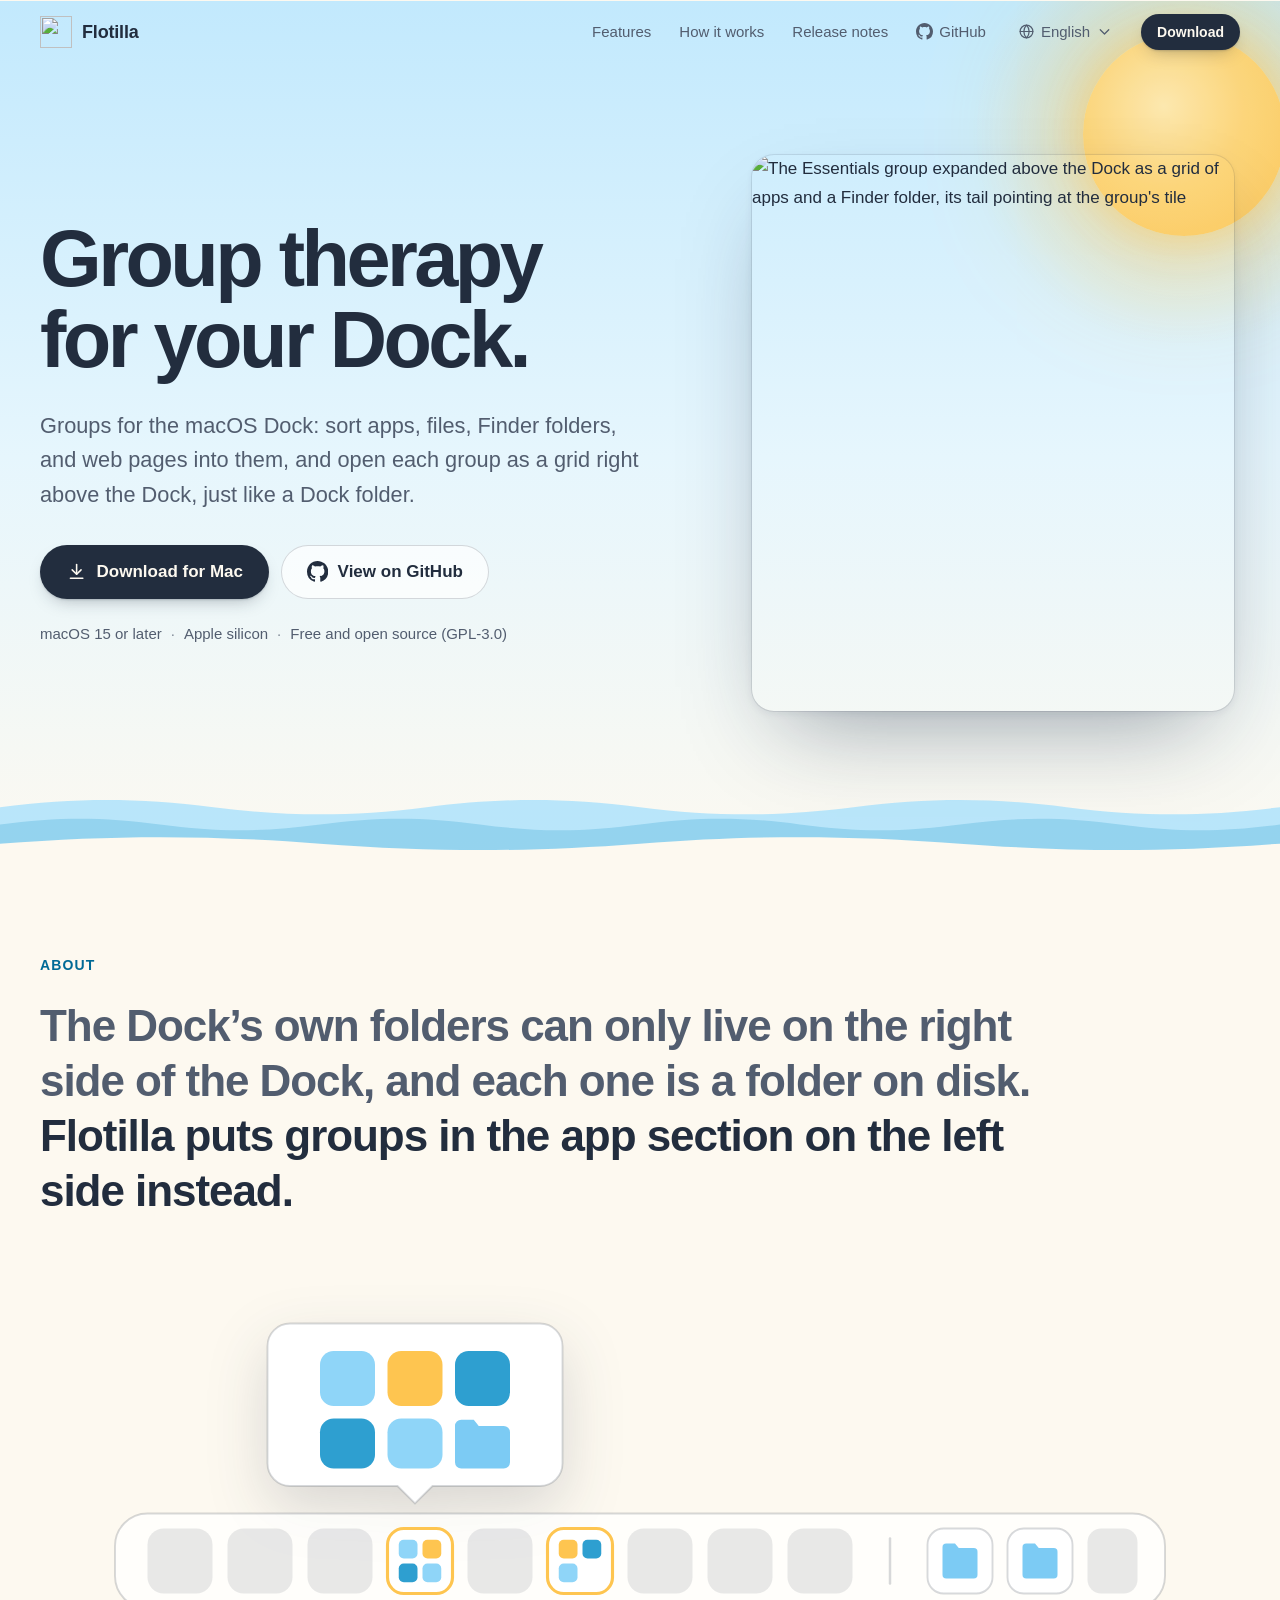
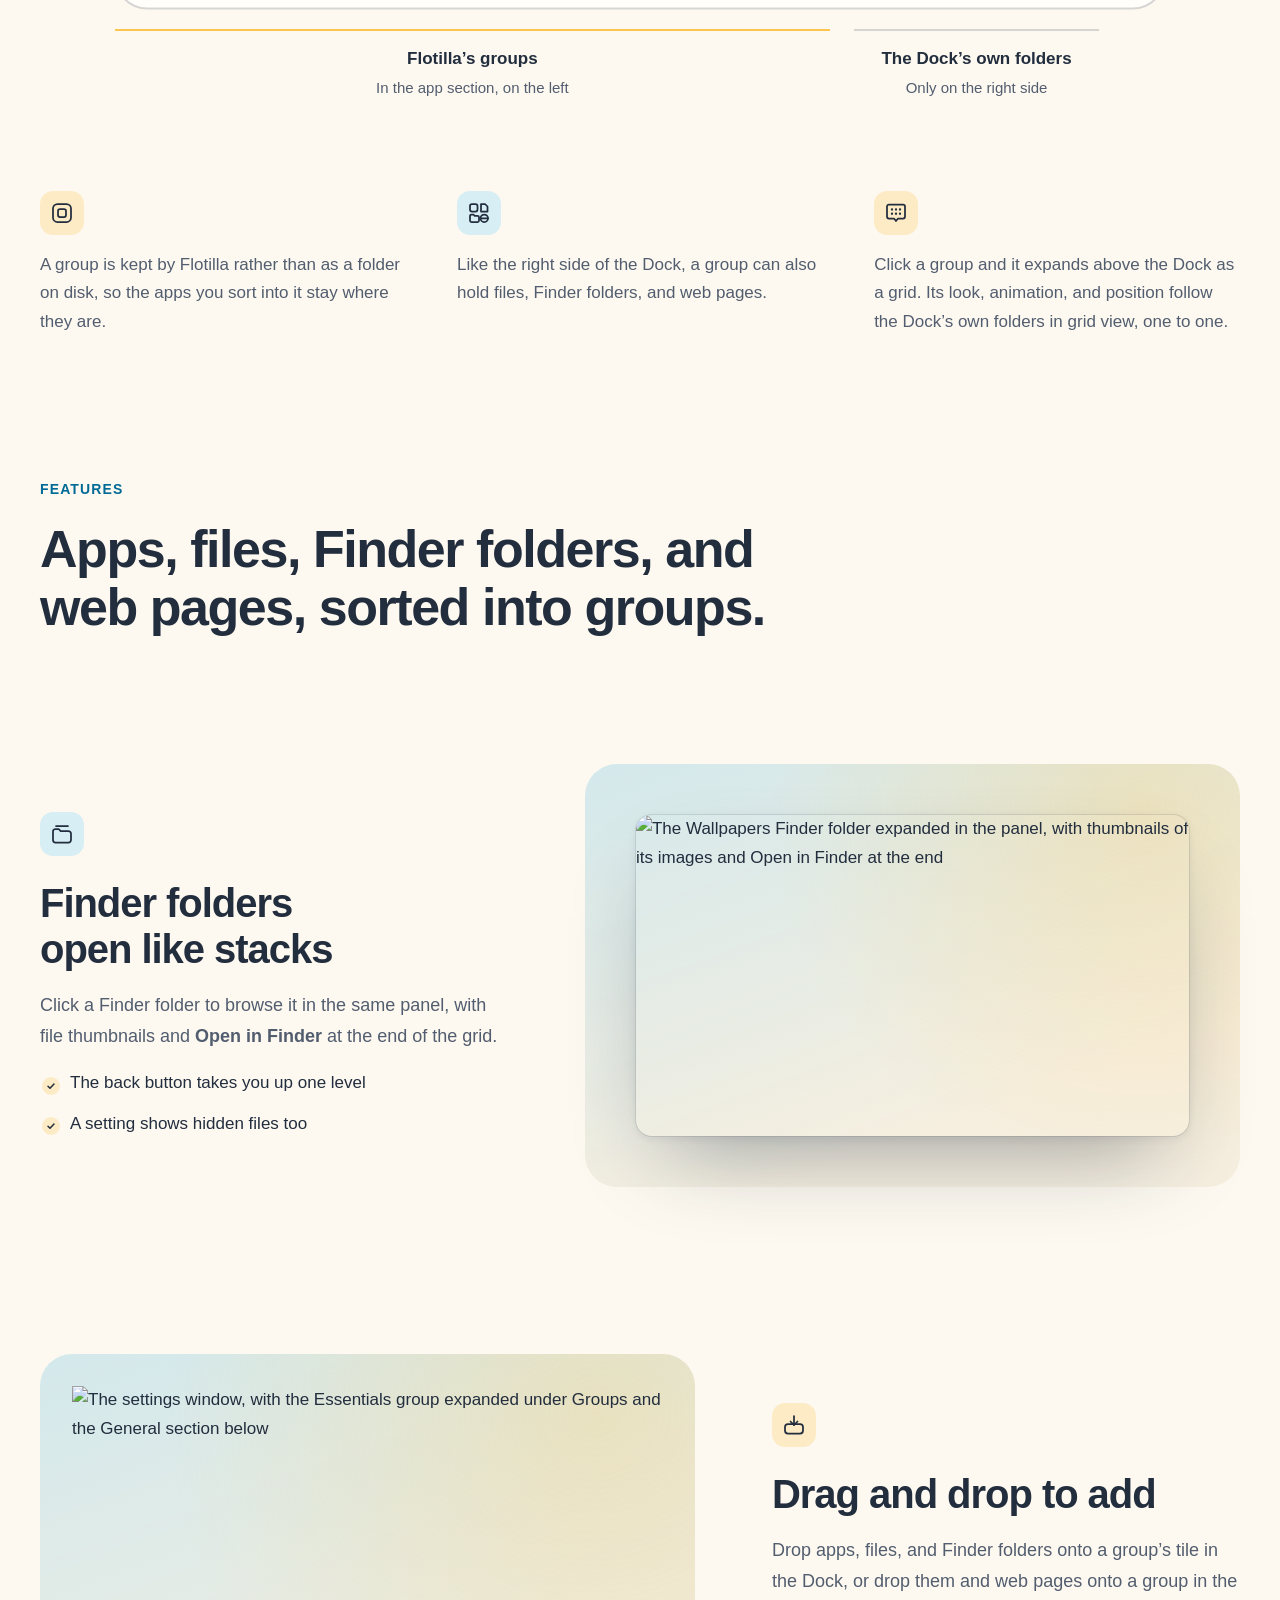
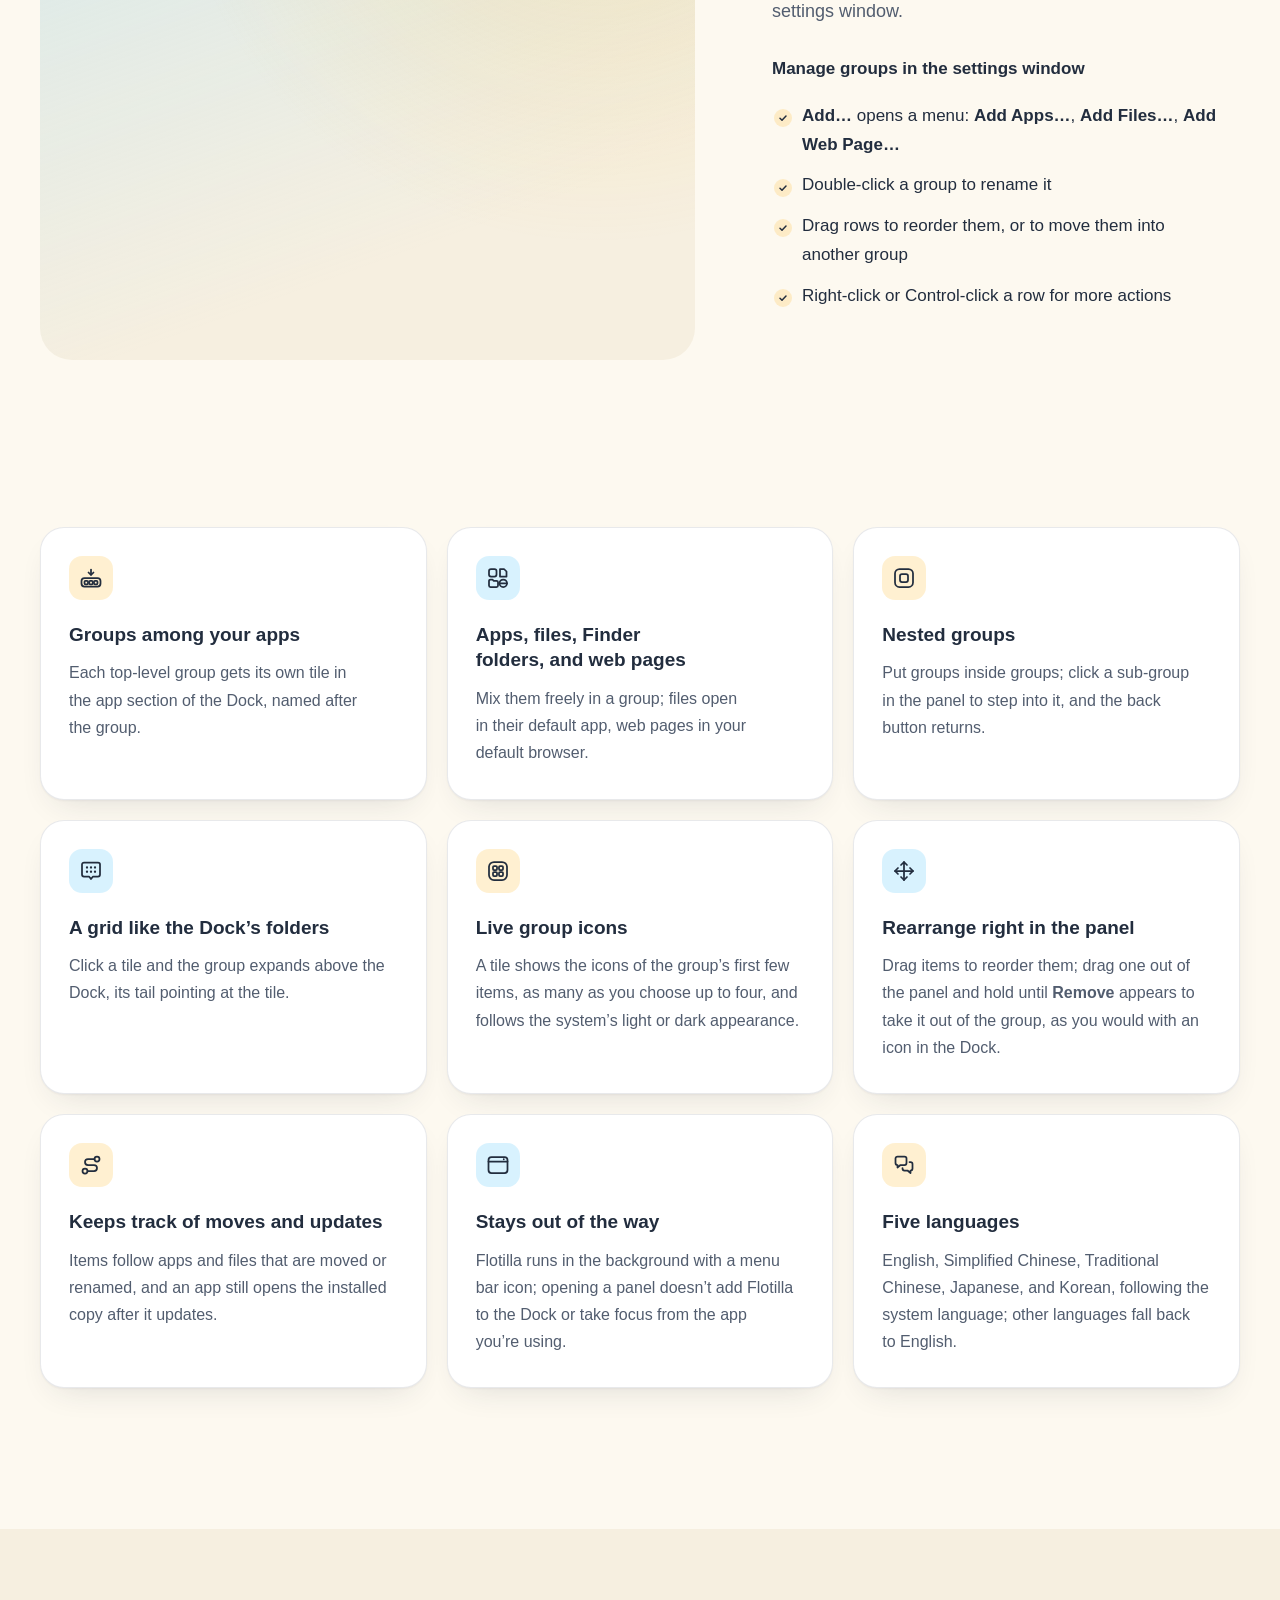
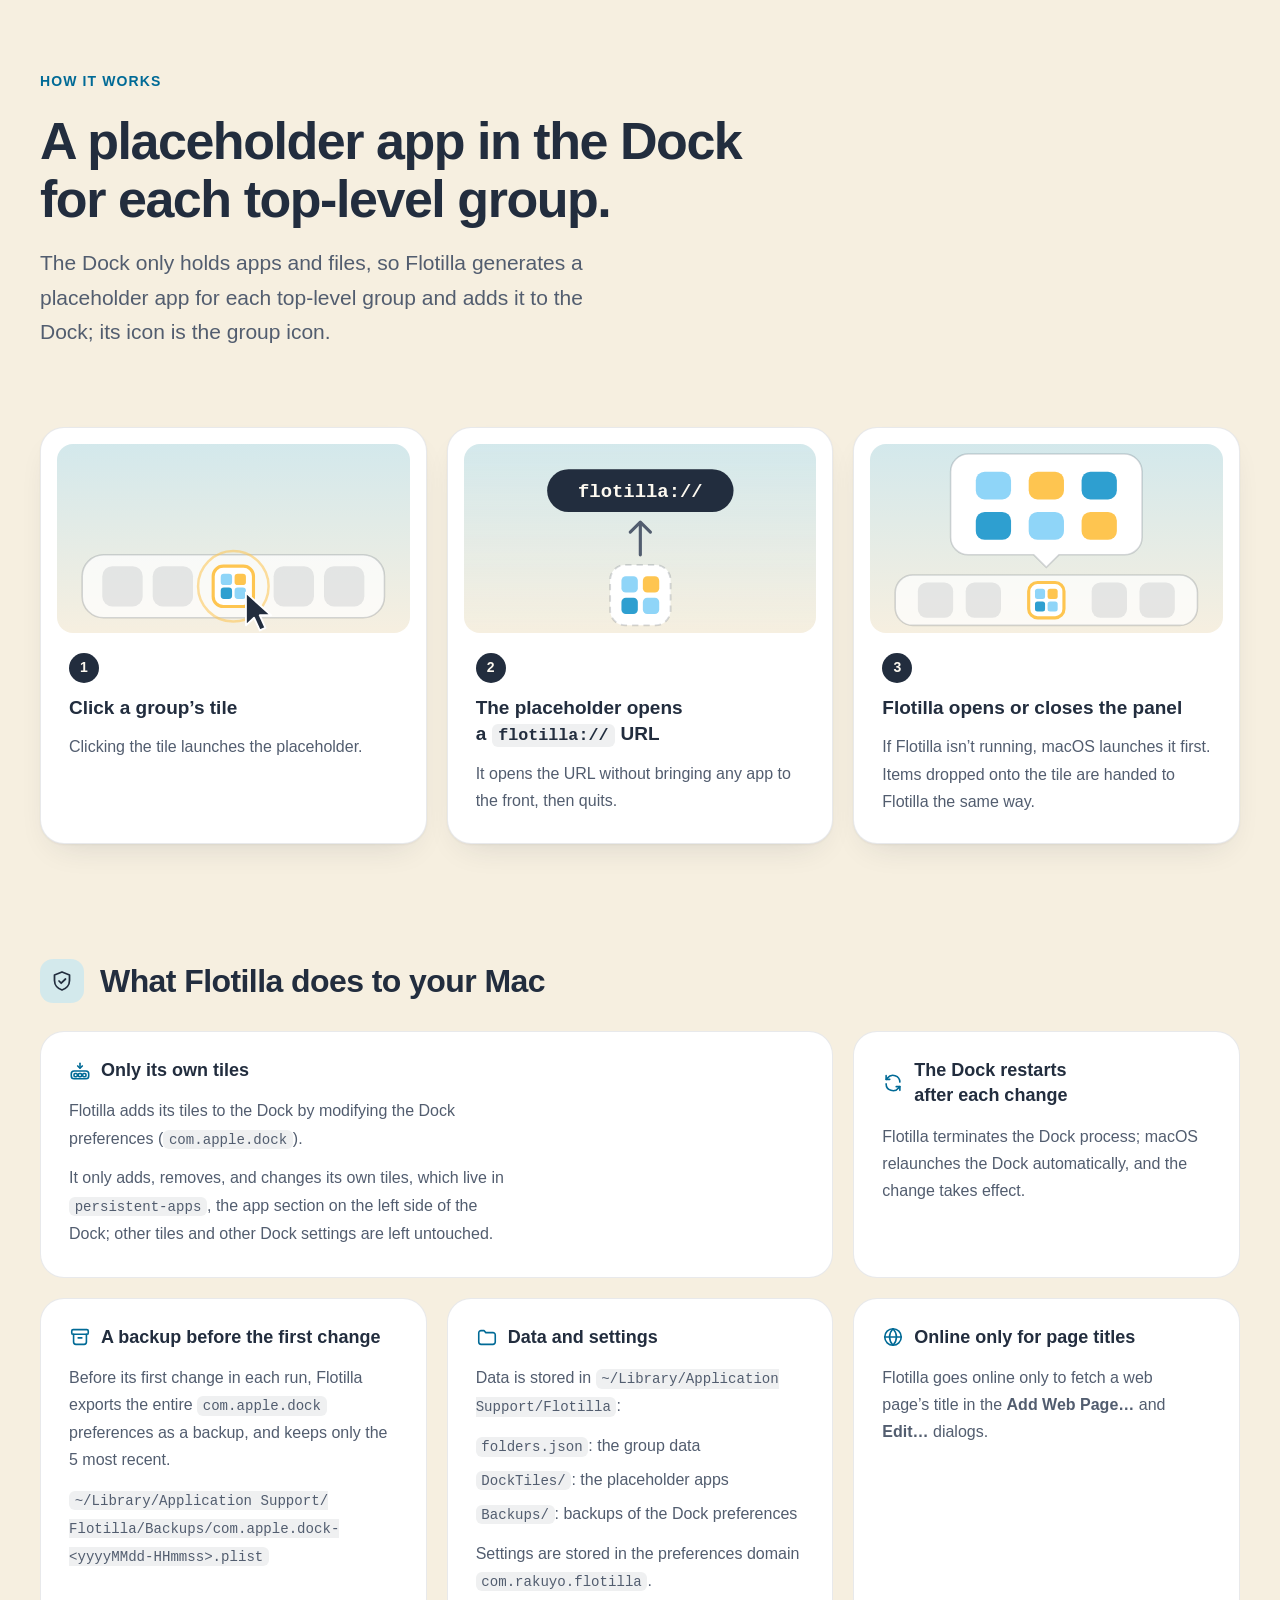
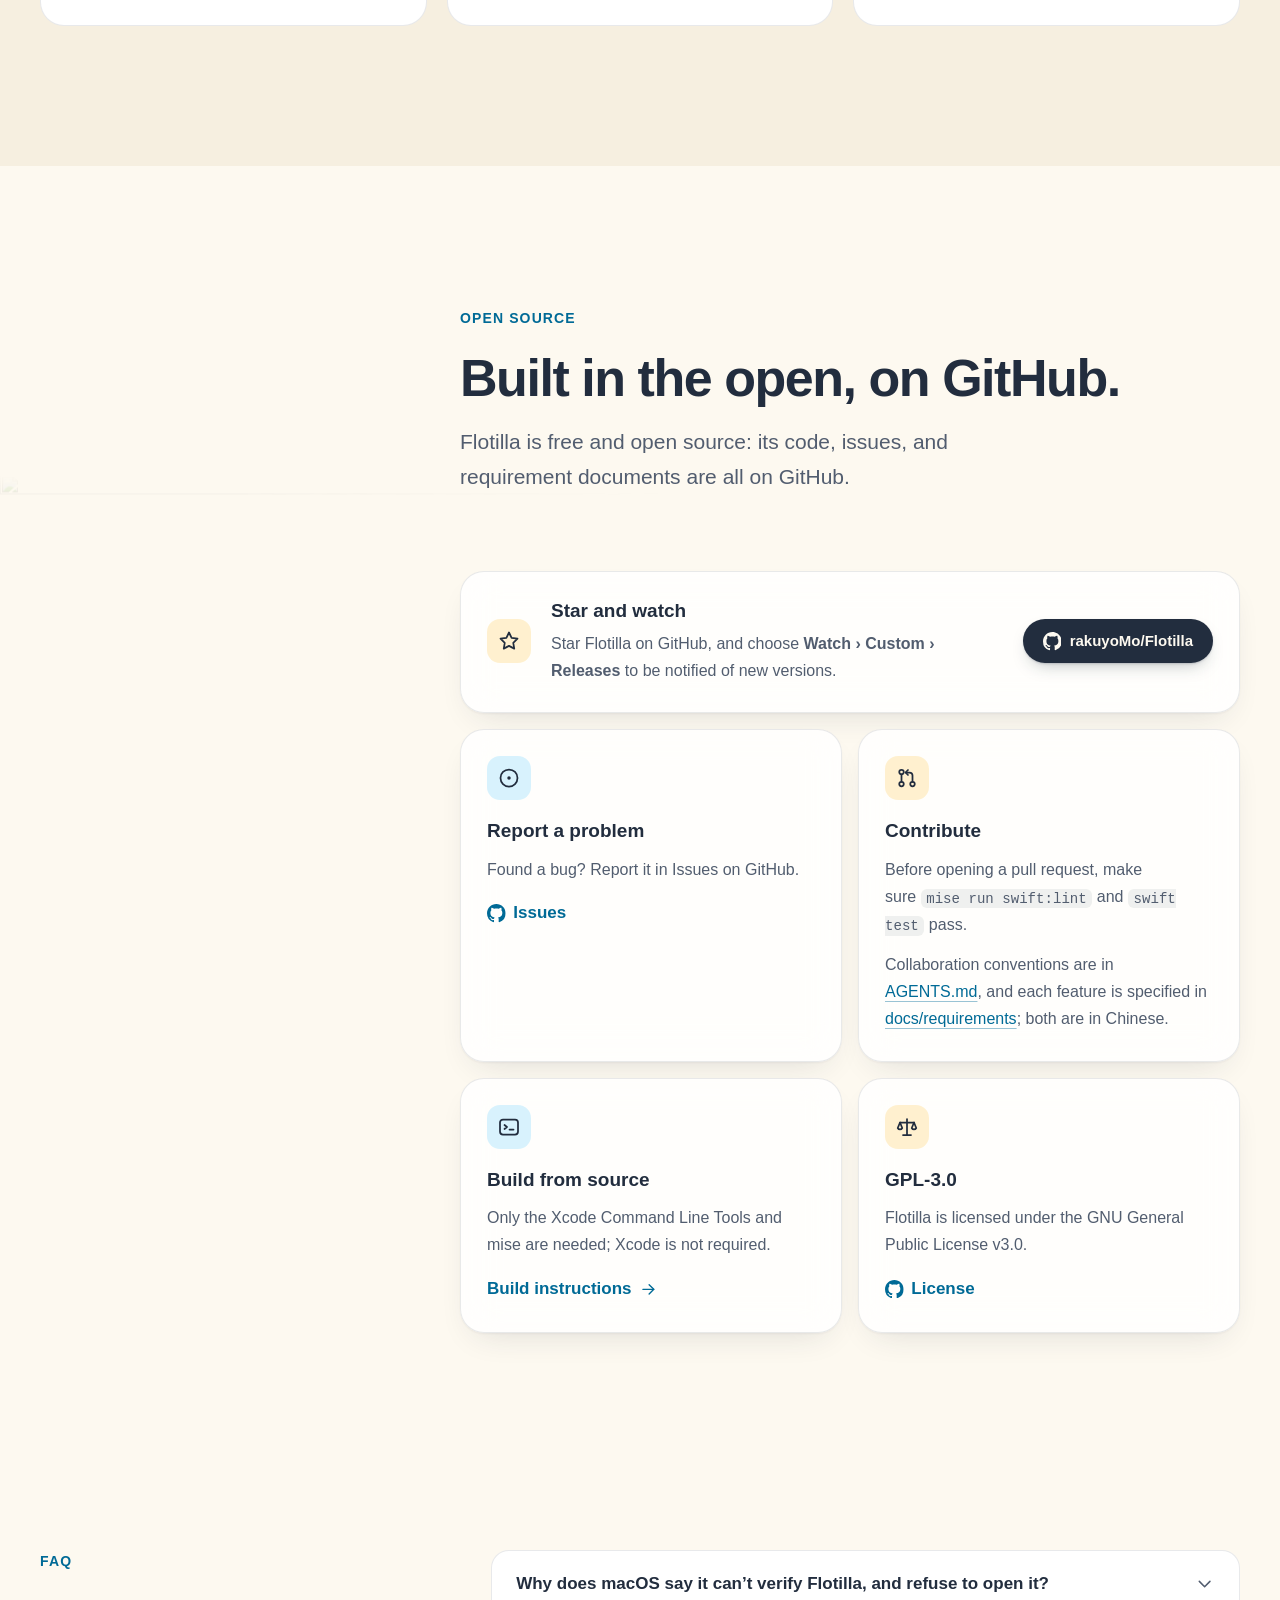
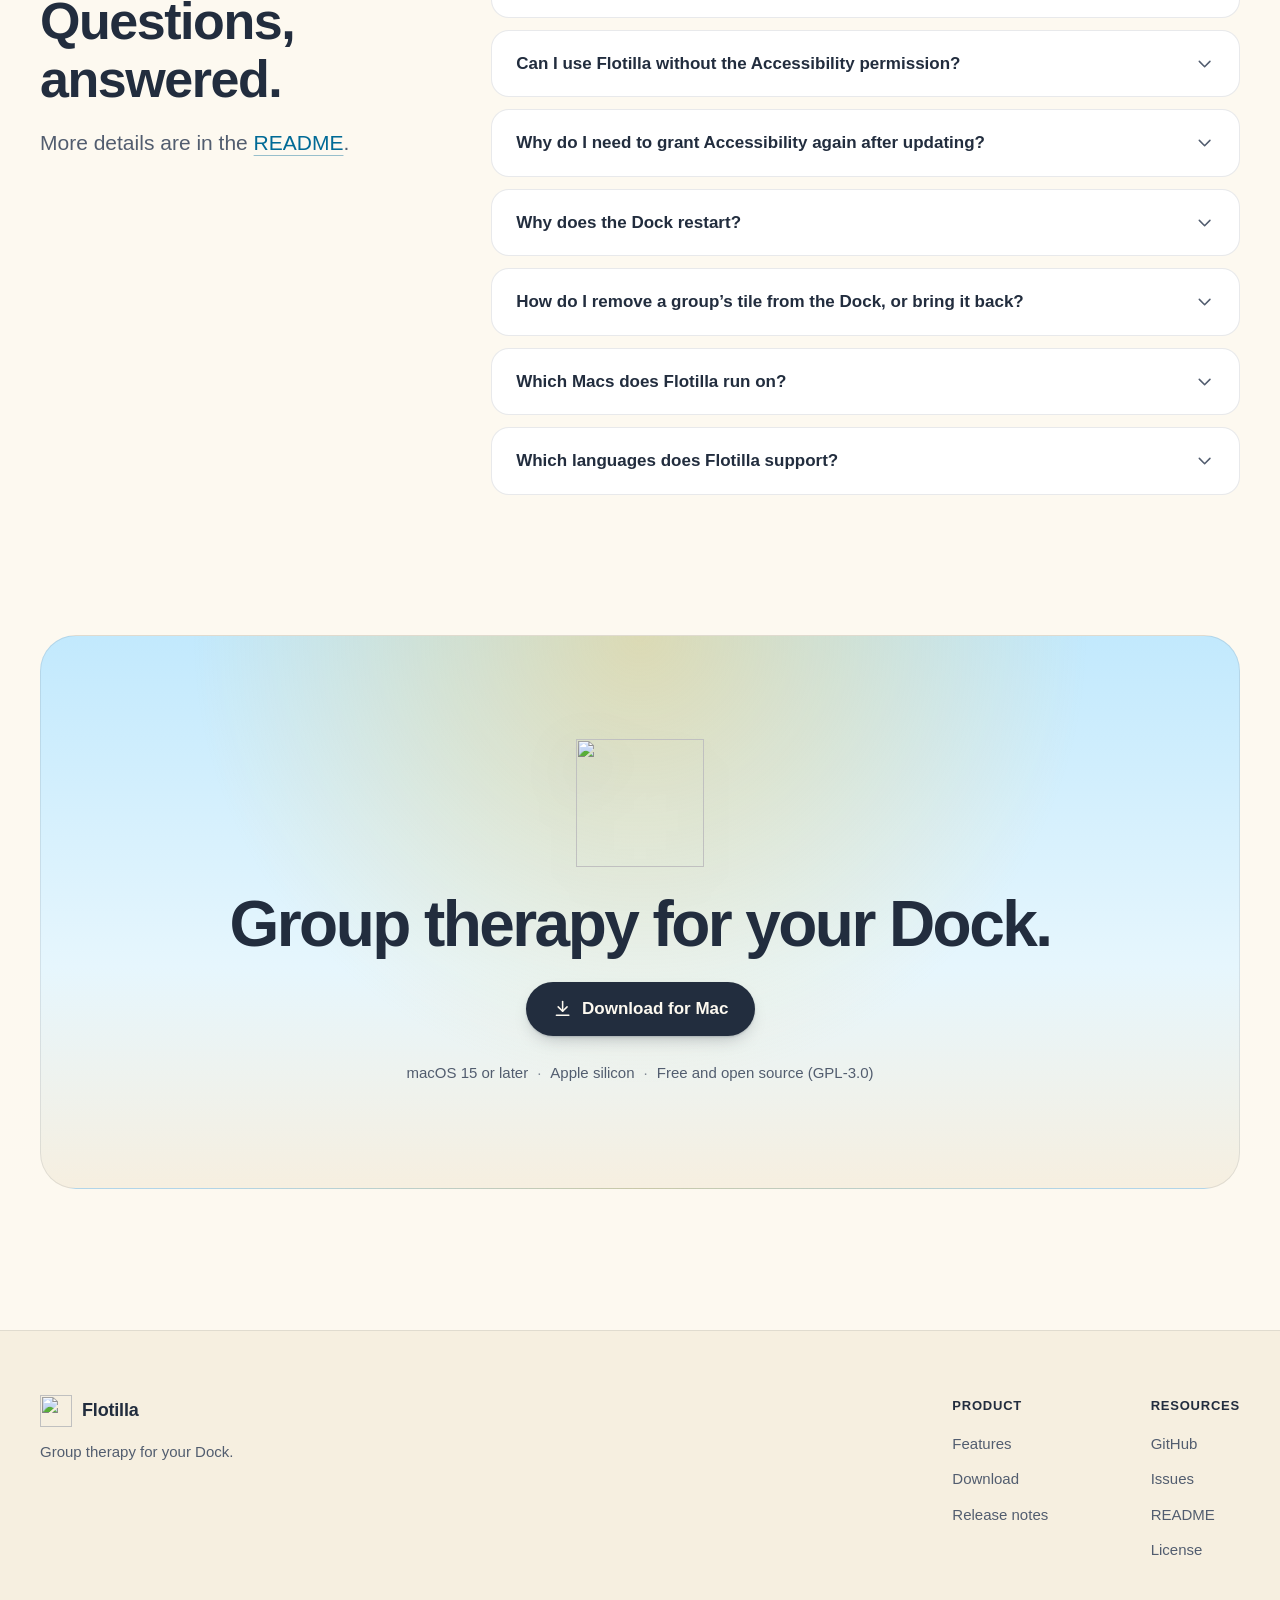
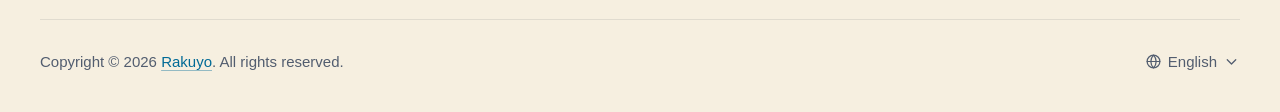
==== commit 958b88db: "feat: 官网增加语言菜单并更新版权与 404 文案" ====
--- a/website/index.html
+++ b/website/index.html
@@ -65,25 +65,25 @@
 
   <link
     rel="canonical"
-    href="https://blog.rakuyo.dev/Flotilla/"
+    href="https://flotilla.rakuyo.dev/"
   >
 
   <link
     rel="alternate"
     hreflang="en"
-    href="https://blog.rakuyo.dev/Flotilla/"
+    href="https://flotilla.rakuyo.dev/"
   >
 
   <link
     rel="alternate"
     hreflang="zh-Hans"
-    href="https://blog.rakuyo.dev/Flotilla/zh/"
+    href="https://flotilla.rakuyo.dev/zh/"
   >
 
   <link
     rel="alternate"
     hreflang="x-default"
-    href="https://blog.rakuyo.dev/Flotilla/"
+    href="https://flotilla.rakuyo.dev/"
   >
 
   <meta
@@ -108,12 +108,12 @@
 
   <meta
     property="og:url"
-    content="https://blog.rakuyo.dev/Flotilla/"
+    content="https://flotilla.rakuyo.dev/"
   >
 
   <meta
     property="og:image"
-    content="https://blog.rakuyo.dev/Flotilla/assets/img/og-en.png"
+    content="https://flotilla.rakuyo.dev/assets/img/og-en.png"
   >
 
   <meta
@@ -812,19 +812,52 @@
           </li>
         </ul>
 
-        <a
-          class="language-switch"
-          href="zh/"
-          hreflang="zh-Hans"
-          lang="zh-Hans"
-          data-language-switch="zh-Hans"
-        >
-          <svg
-            class="icon"
-            aria-hidden="true"
-          ><use href="#i-globe"/></svg>
-          简体中文
-        </a>
+        <details class="language-menu">
+          <summary
+            class="language-switch"
+            aria-label="Select language"
+          >
+            <svg
+              class="icon"
+              aria-hidden="true"
+            ><use href="#i-globe"/></svg>
+            <span>English</span>
+
+            <svg
+              class="icon language-chevron"
+              aria-hidden="true"
+            ><use href="#i-chevron-down"/></svg>
+          </summary>
+
+          <ul class="language-options">
+            <li>
+              <a
+                href="./"
+                hreflang="en"
+                lang="en"
+                data-language-switch="en"
+                aria-current="true"
+              >
+                English
+                <svg
+                  class="icon"
+                  aria-hidden="true"
+                ><use href="#i-check"/></svg>
+              </a>
+            </li>
+
+            <li>
+              <a
+                href="zh/"
+                hreflang="zh-Hans"
+                lang="zh-Hans"
+                data-language-switch="zh-Hans"
+              >
+                简体中文
+              </a>
+            </li>
+          </ul>
+        </details>
       </div>
 
       <a
@@ -2394,21 +2427,54 @@
     </div>
 
     <div class="container footer-bottom">
-      <p>GPL-3.0 · rakuyoMo</p>
-
-      <a
-        class="language-switch"
-        href="zh/"
-        hreflang="zh-Hans"
-        lang="zh-Hans"
-        data-language-switch="zh-Hans"
-      >
-        <svg
-          class="icon"
-          aria-hidden="true"
-        ><use href="#i-globe"/></svg>
-        简体中文
-      </a>
+      <p>Copyright ©️ 2026 <a href="https://github.com/rakuyoMo">Rakuyo</a>. All rights reserved.</p>
+
+      <details class="language-menu">
+        <summary
+          class="language-switch"
+          aria-label="Select language"
+        >
+          <svg
+            class="icon"
+            aria-hidden="true"
+          ><use href="#i-globe"/></svg>
+          <span>English</span>
+
+          <svg
+            class="icon language-chevron"
+            aria-hidden="true"
+          ><use href="#i-chevron-down"/></svg>
+        </summary>
+
+        <ul class="language-options">
+          <li>
+            <a
+              href="./"
+              hreflang="en"
+              lang="en"
+              data-language-switch="en"
+              aria-current="true"
+            >
+              English
+              <svg
+                class="icon"
+                aria-hidden="true"
+              ><use href="#i-check"/></svg>
+            </a>
+          </li>
+
+          <li>
+            <a
+              href="zh/"
+              hreflang="zh-Hans"
+              lang="zh-Hans"
+              data-language-switch="zh-Hans"
+            >
+              简体中文
+            </a>
+          </li>
+        </ul>
+      </details>
     </div>
   </footer>
 
--- a/website/assets/css/site.css
+++ b/website/assets/css/site.css
@@ -1054,6 +1054,63 @@
 
 .language-switch {
   margin-right: 4px;
+  cursor: pointer;
+  list-style: none;
+}
+
+.language-switch::-webkit-details-marker {
+  display: none;
+}
+
+/* 两处语言入口共用选项列表，浮层跟随所在入口定位 */
+.language-menu {
+  position: relative;
+}
+
+.language-chevron {
+  transition: transform 0.2s;
+}
+
+.language-menu[open] .language-chevron {
+  transform: rotate(180deg);
+}
+
+.language-options {
+  position: absolute;
+  top: calc(100% + 8px);
+  right: 0;
+  z-index: 10;
+  min-width: 180px;
+  padding: 6px;
+  border: 1px solid var(--color-border);
+  border-radius: var(--radius-medium);
+  background: var(--color-bg-raised);
+  box-shadow: var(--shadow-card);
+  list-style: none;
+}
+
+.language-options a {
+  display: flex;
+  align-items: center;
+  justify-content: space-between;
+  gap: 20px;
+  min-height: 44px;
+  padding: 8px 12px;
+  border-radius: var(--radius-small);
+  color: var(--color-text-secondary);
+  font-size: 0.9375rem;
+  text-decoration: none;
+}
+
+.language-options a:hover,
+.language-options a[aria-current="true"] {
+  background: var(--color-inline-code-bg);
+  color: var(--color-text);
+}
+
+.language-options .icon {
+  width: 16px;
+  height: 16px;
 }
 
 .nav-toggle {
@@ -1126,6 +1183,13 @@
 
   .language-switch {
     margin-right: 0;
+  }
+
+  /* 窄屏导航中的语言列表随菜单排版，避免浮层超出导航底部 */
+  .nav-menu .language-options {
+    position: static;
+    margin-top: 4px;
+    box-shadow: none;
   }
 
   /* 没有脚本时菜单按钮不起作用，链接直接排在导航下方 */
@@ -1534,8 +1598,19 @@
   color: var(--color-text-secondary);
 }
 
+/* 版权文案换行时，语言入口仍靠右，浮层保持在视口内 */
+.footer-bottom .language-menu {
+  margin-left: auto;
+}
+
 .footer-bottom .language-switch {
   margin-right: -12px;
+}
+
+/* 页脚入口向上展开，选项保持在页面可见范围内 */
+.footer-bottom .language-options {
+  top: auto;
+  bottom: calc(100% + 8px);
 }
 
 /* ==========================================
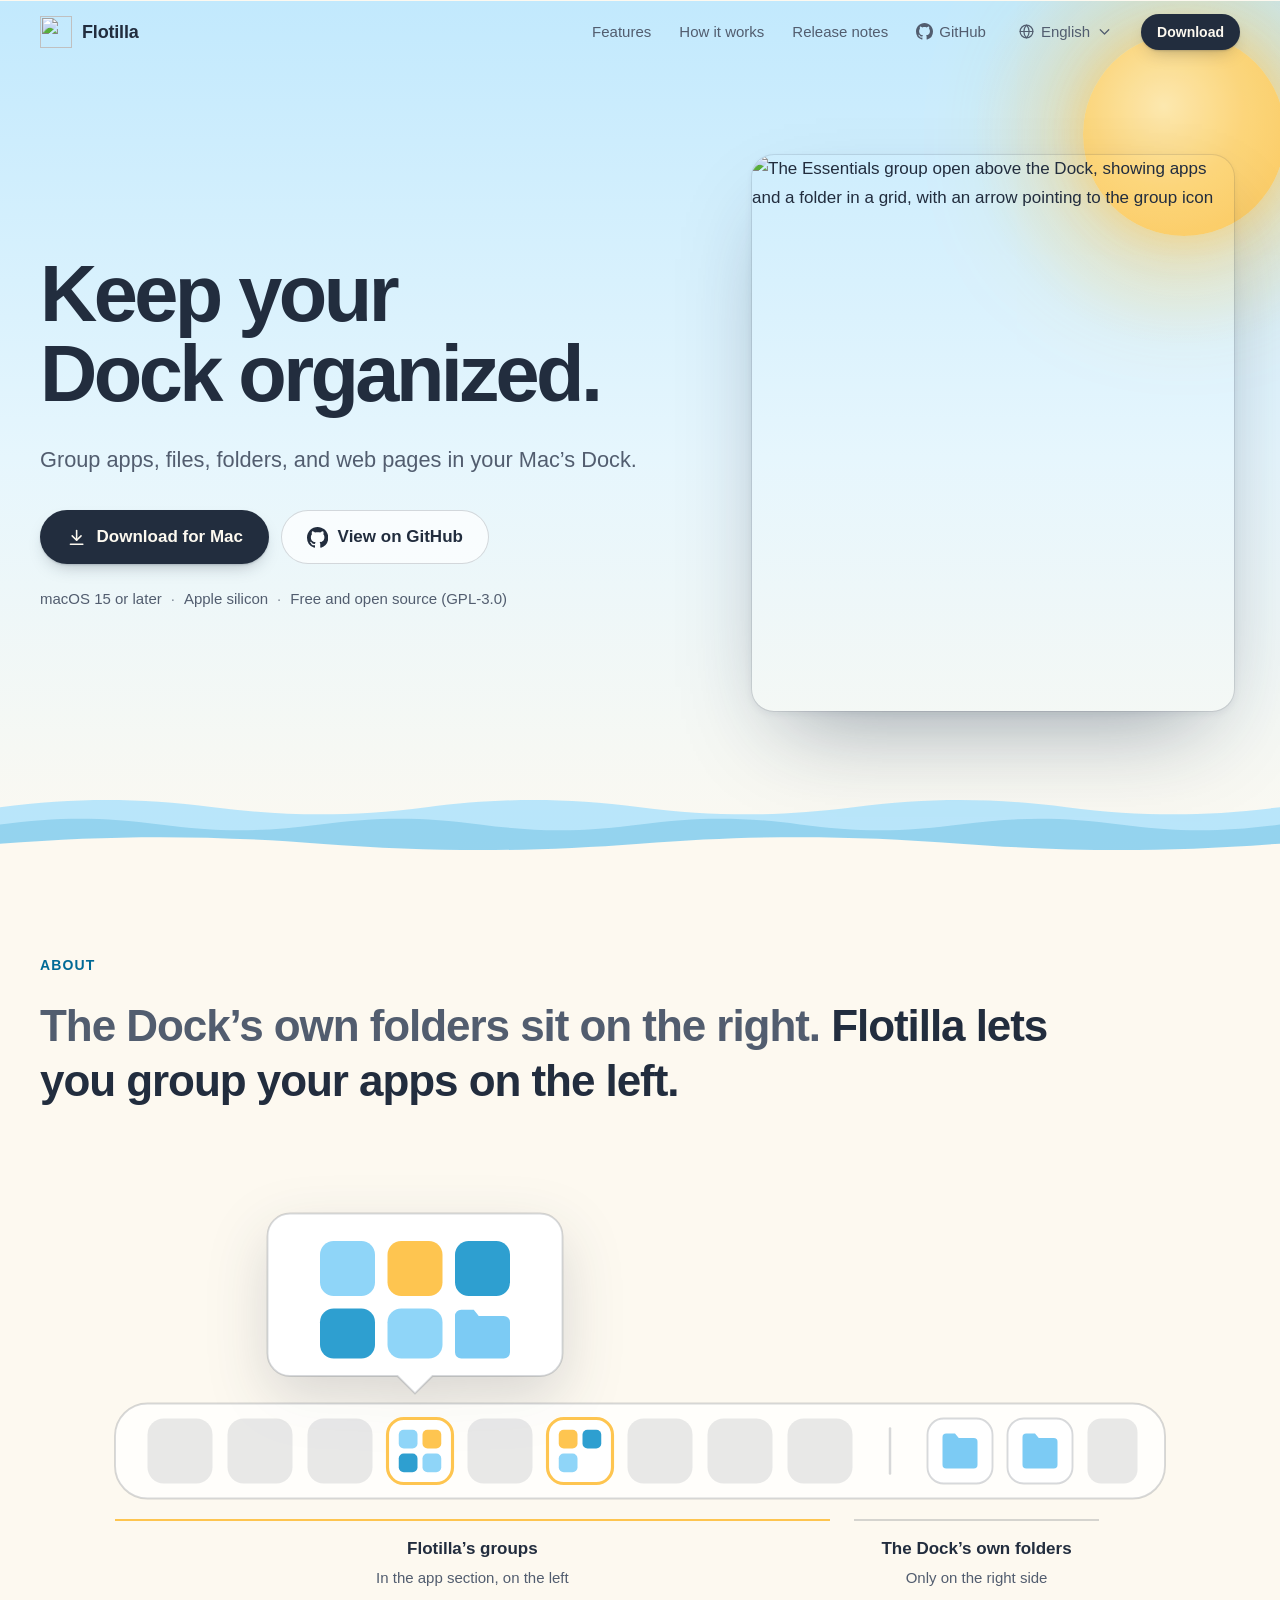
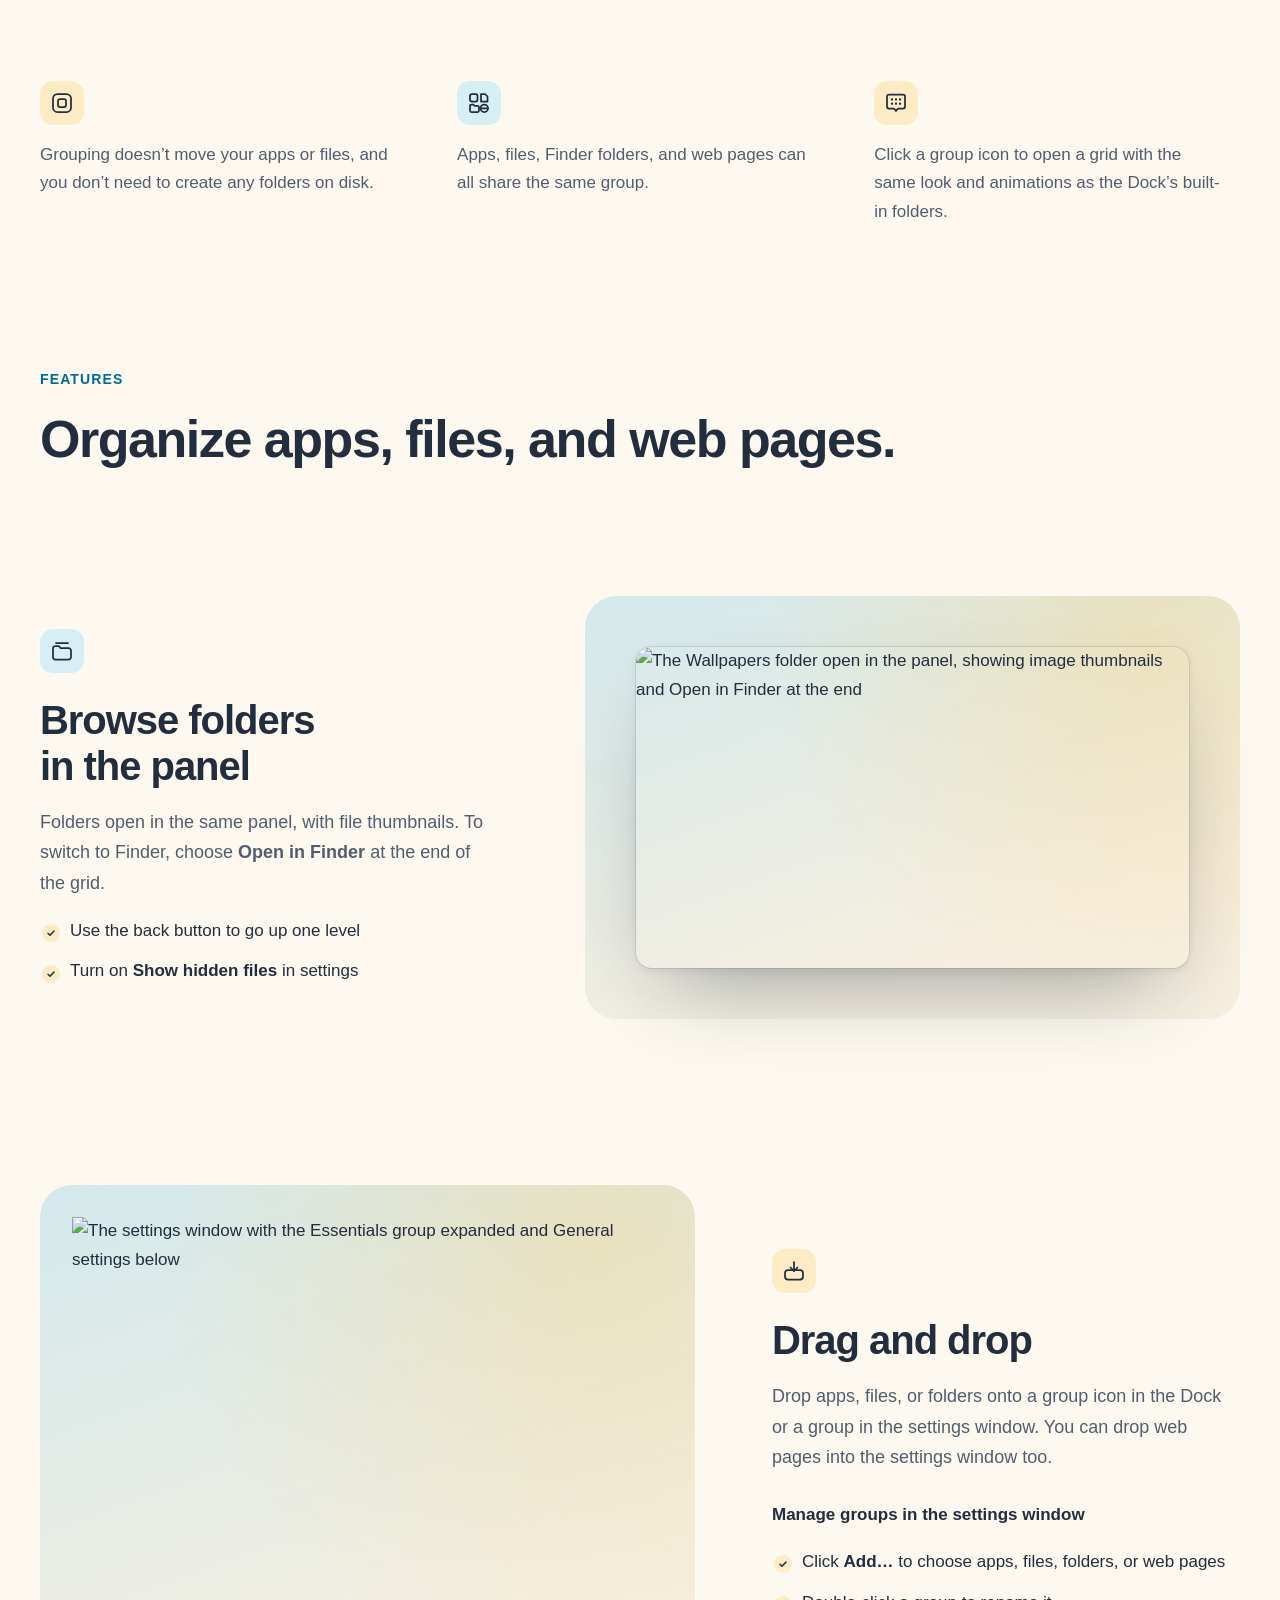
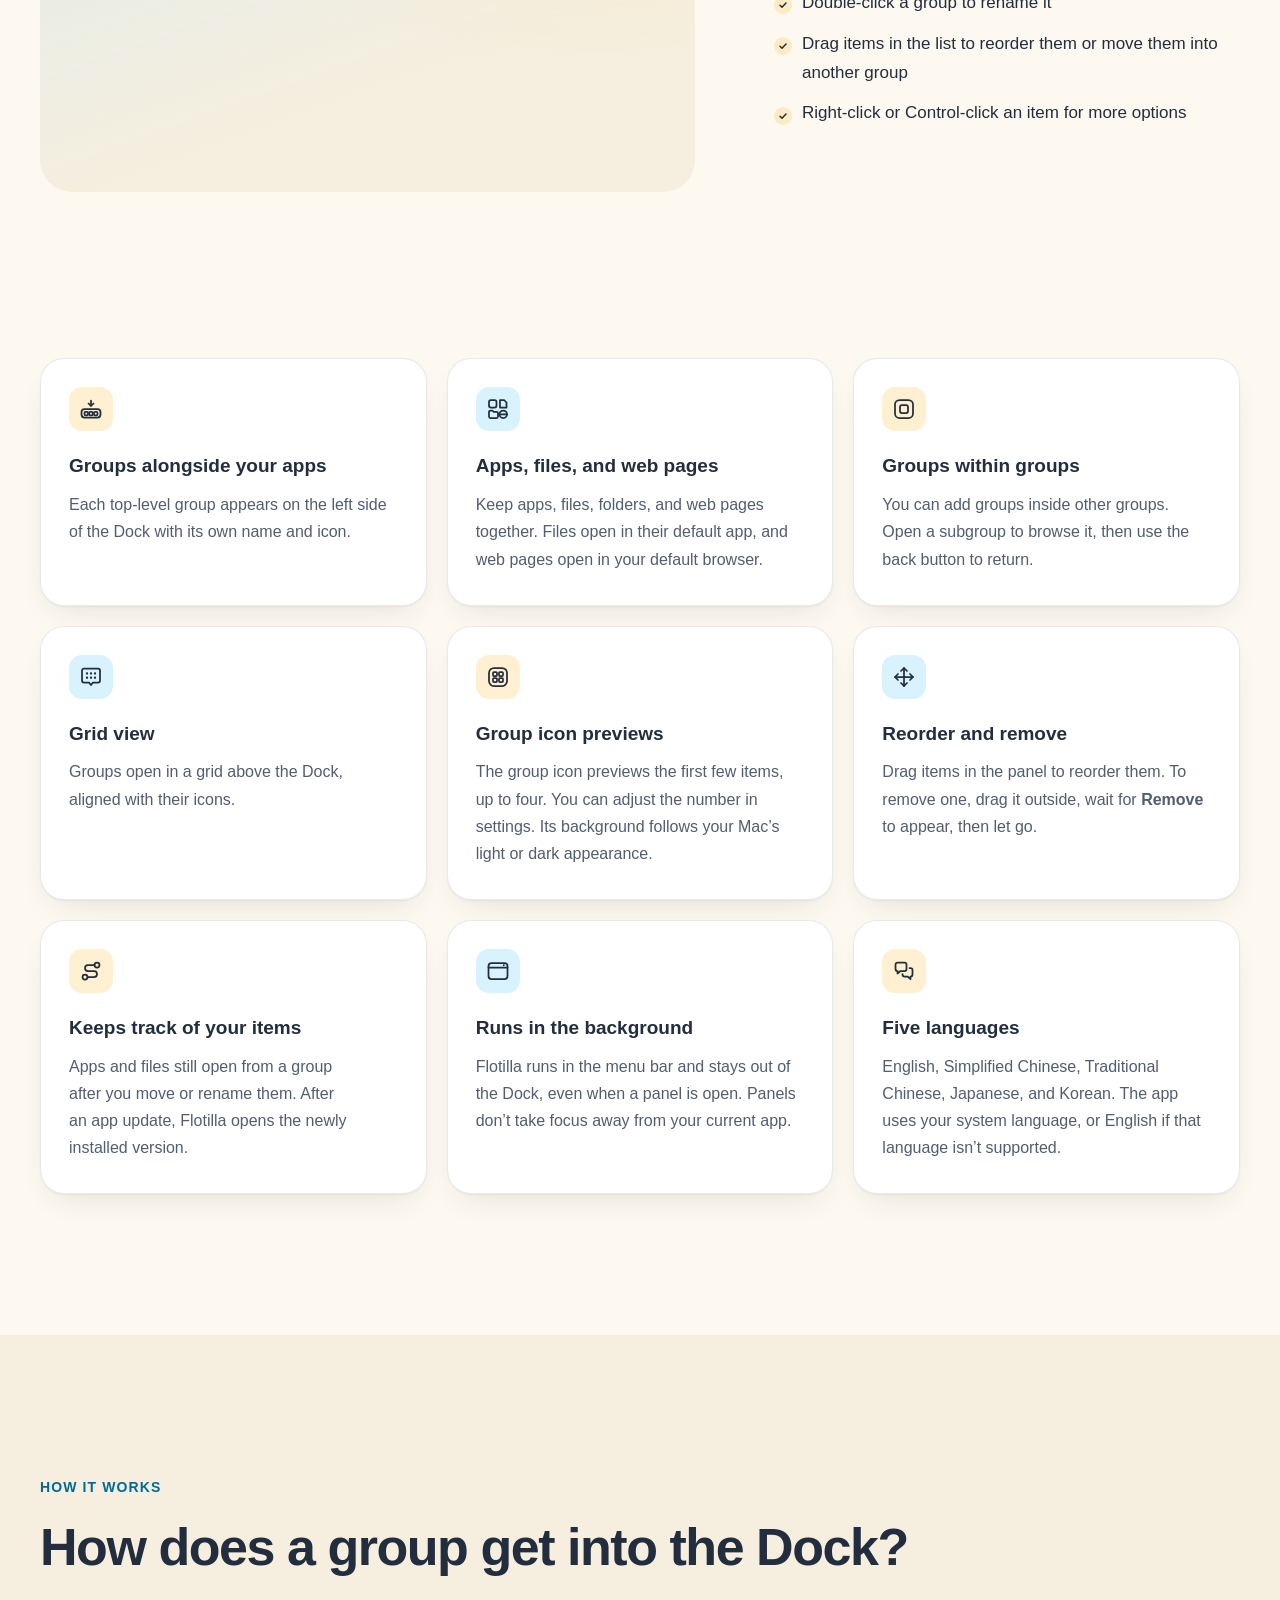
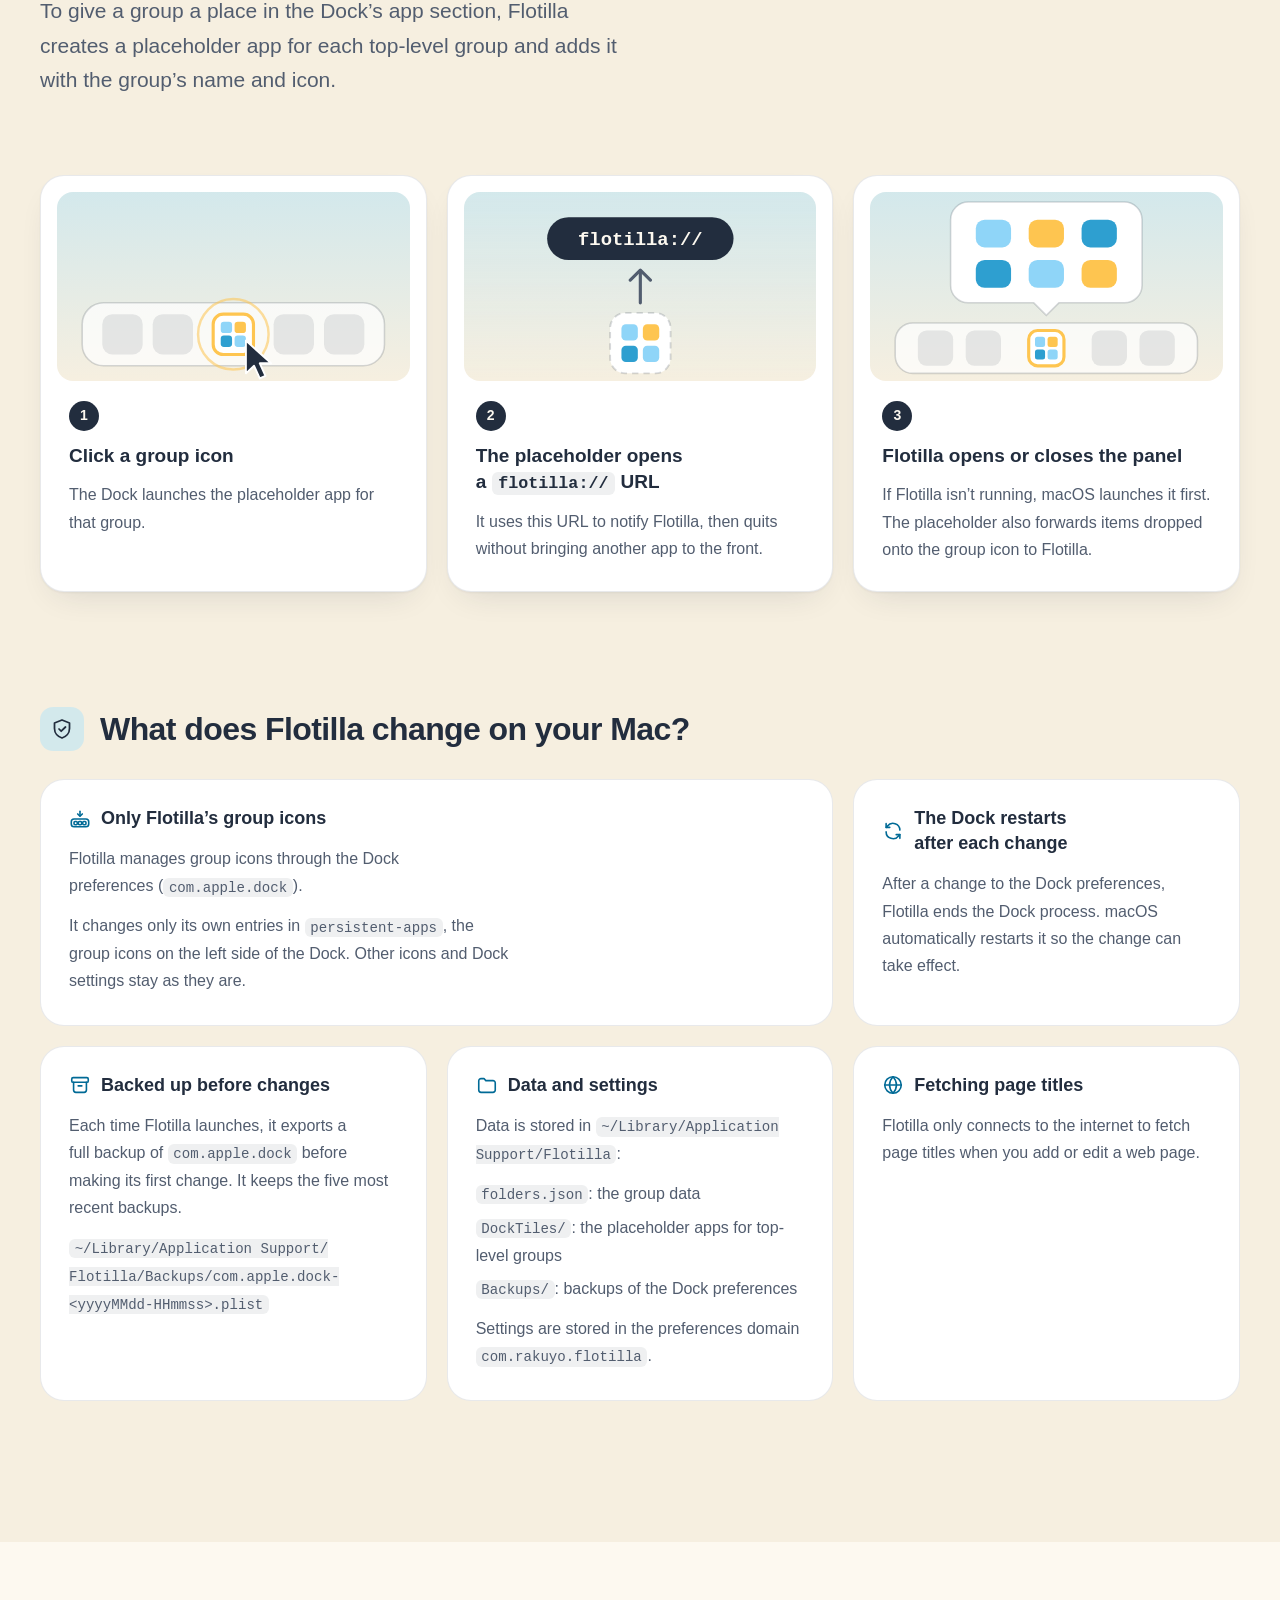
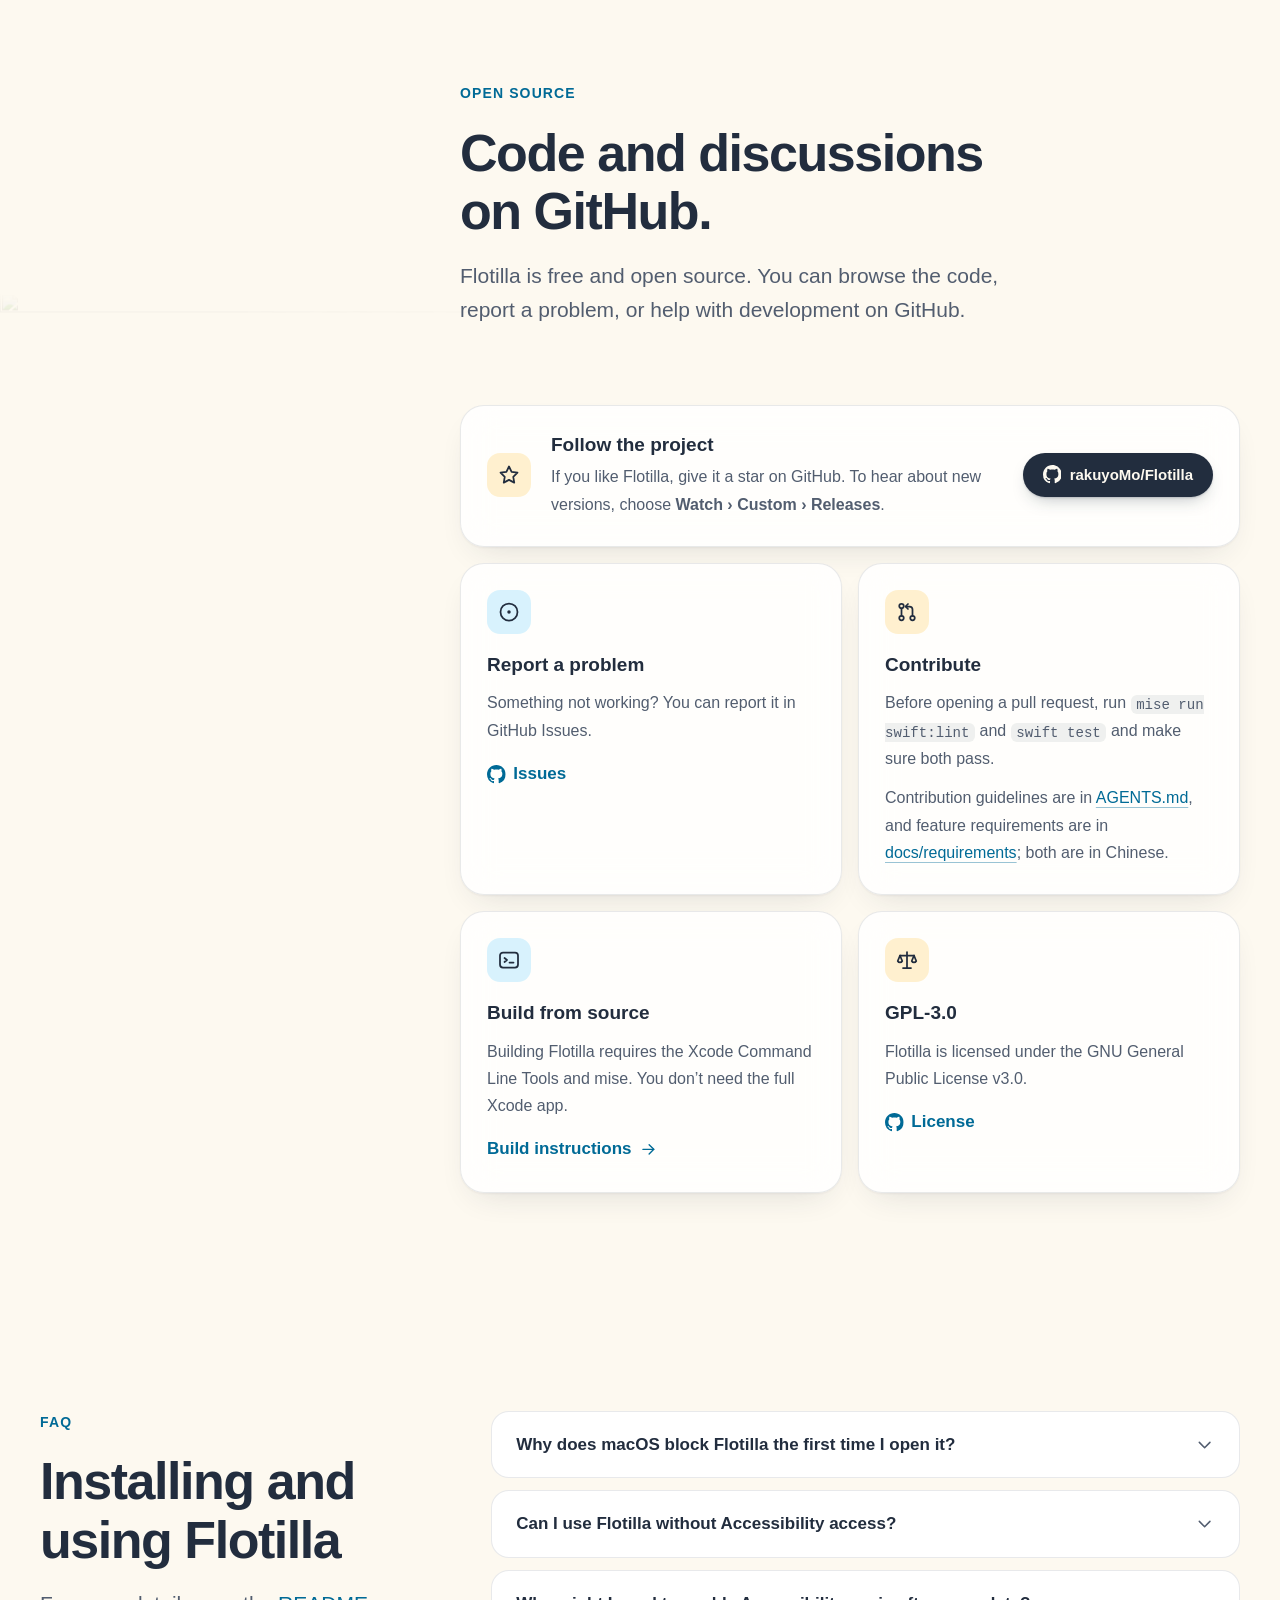
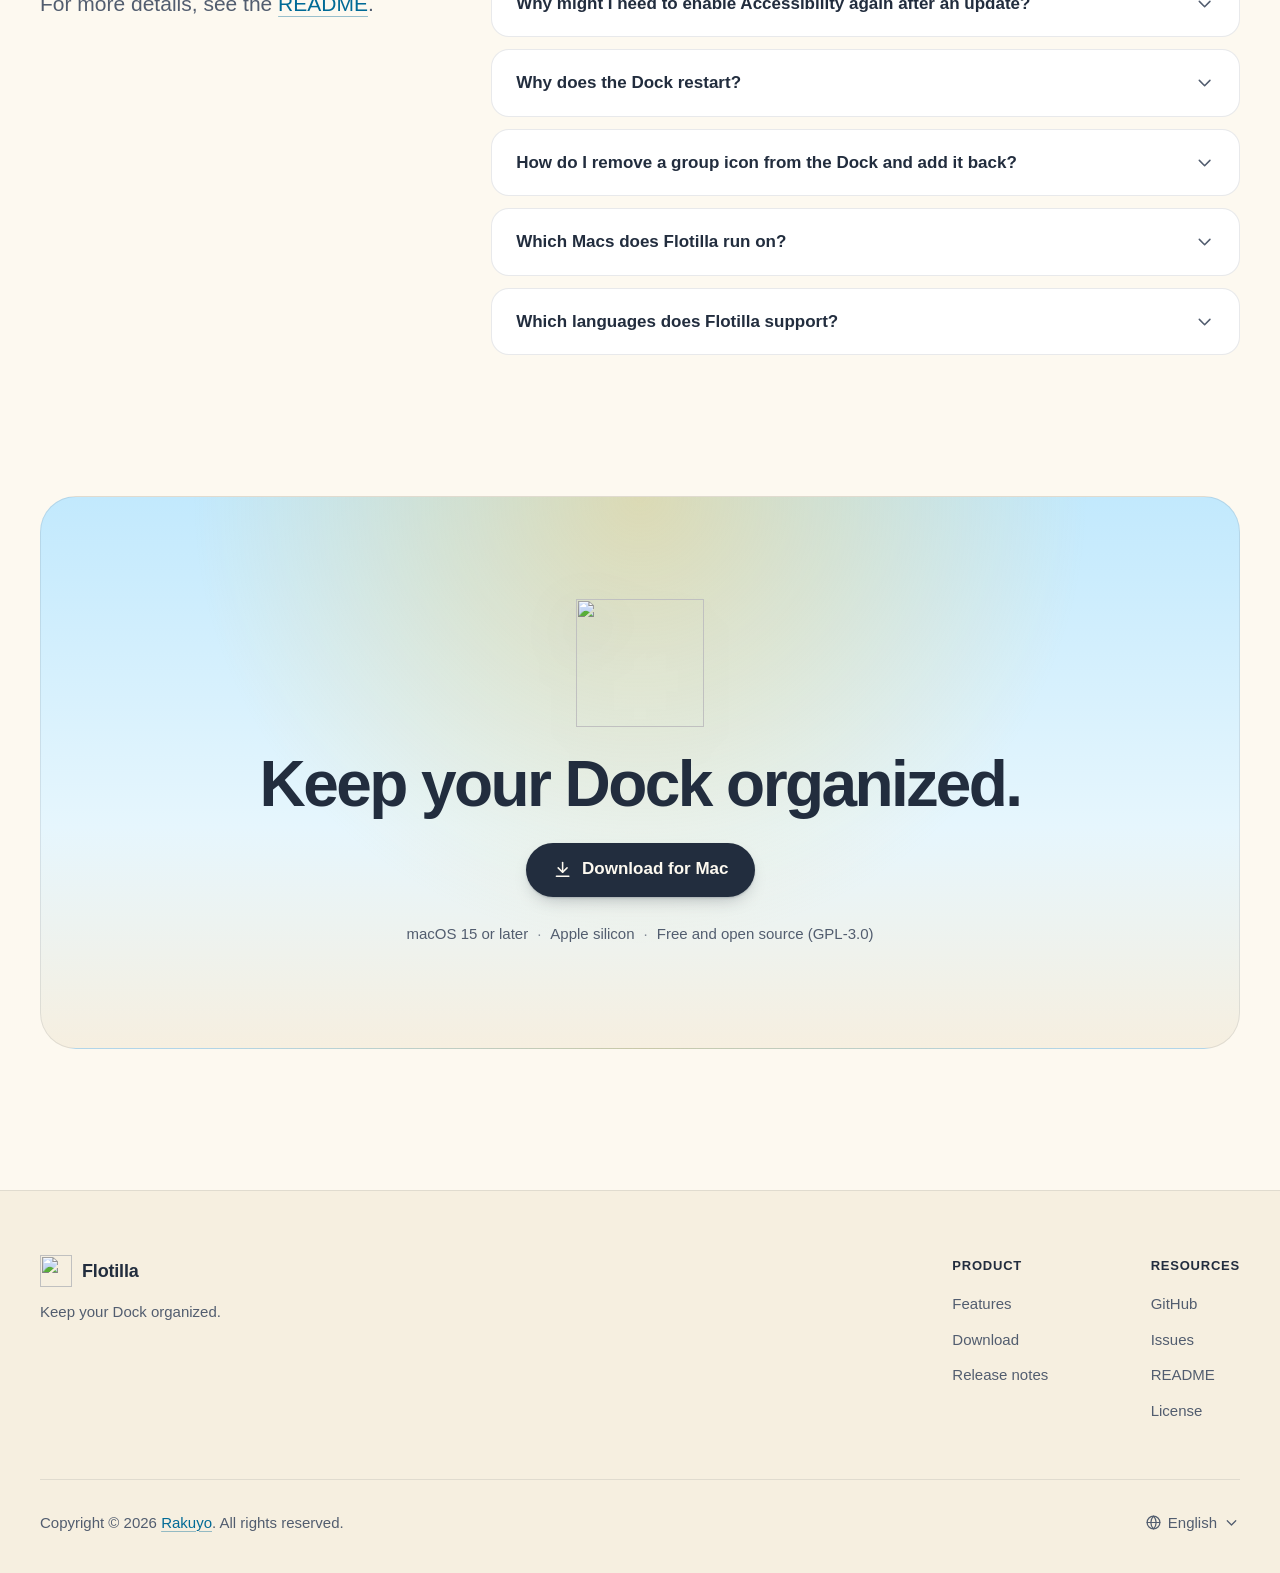
==== commit d3bacba0: "docs: 优化项目说明与官网的中英文文案" ====
--- a/website/index.html
+++ b/website/index.html
@@ -39,11 +39,11 @@
     })();
   </script>
 
-  <title>Flotilla — Group therapy for your Dock.</title>
+  <title>Flotilla — Keep your Dock organized.</title>
 
   <meta
     name="description"
-    content="Groups for the macOS Dock: sort apps, files, Finder folders, and web pages into them, and open each group as a grid right above the Dock, just like a Dock folder."
+    content="Group apps, files, folders, and web pages in your Mac’s Dock."
   >
 
   <meta
@@ -98,12 +98,12 @@
 
   <meta
     property="og:title"
-    content="Flotilla — Group therapy for your Dock."
+    content="Flotilla — Keep your Dock organized."
   >
 
   <meta
     property="og:description"
-    content="Groups for the macOS Dock: sort apps, files, Finder folders, and web pages into them, and open each group as a grid right above the Dock, just like a Dock folder."
+    content="Group apps, files, folders, and web pages in your Mac’s Dock."
   >
 
   <meta
@@ -882,11 +882,10 @@
           <h1
             class="hero-title"
             id="hero-title"
-          >Group therapy for your&nbsp;Dock.</h1>
+          >Keep your Dock organized.</h1>
 
           <p class="hero-lead">
-            Groups for the macOS Dock: sort apps, files, Finder folders, and web pages into them,
-            and open each group as a grid right above the Dock, just like a Dock folder.
+            Group apps, files, folders, and web pages in your Mac’s Dock.
           </p>
 
           <div class="hero-actions">
@@ -977,7 +976,7 @@
             <img
               class="hero-shot"
               src="assets/img/screenshot-panel-en-light.jpg"
-              alt="The Essentials group expanded above the Dock as a grid of apps and a Finder folder, its tail pointing at the group's tile"
+              alt="The Essentials group open above the Dock, showing apps and a folder in a grid, with an arrow pointing to the group icon"
               width="482"
               height="556"
               fetchpriority="high"
@@ -1021,8 +1020,8 @@
           class="about-statement reveal"
           id="about-title"
         >
-          <span class="about-statement-muted">The Dock’s own folders can only live on the right side of the Dock, and each one is a folder on disk.</span>
-          Flotilla puts groups in the app section on the left side instead.
+          <span class="about-statement-muted">The Dock’s own folders sit on the right.</span>
+          Flotilla lets you group your apps on the left.
         </h2>
 
         <figure
@@ -1306,7 +1305,7 @@
               ><use href="#i-nested"/></svg>
             </span>
 
-            <p>A group is kept by Flotilla rather than as a folder on disk, so the apps you sort into it stay where they are.</p>
+            <p>Grouping doesn’t move your apps or files, and you don’t need to create any folders on disk.</p>
           </li>
 
           <li class="reveal">
@@ -1317,7 +1316,7 @@
               ><use href="#i-items"/></svg>
             </span>
 
-            <p>Like the right side of the Dock, a group can also hold files, Finder folders, and web pages.</p>
+            <p>Apps, files, Finder folders, and web pages can all share the same group.</p>
           </li>
 
           <li class="reveal">
@@ -1328,7 +1327,7 @@
               ><use href="#i-grid"/></svg>
             </span>
 
-            <p>Click a group and it expands above the Dock as a grid. Its look, animation, and position follow the Dock’s own folders in grid view, one to one.</p>
+            <p>Click a group icon to open a grid with the same look and animations as the Dock’s built-in folders.</p>
           </li>
         </ul>
       </div>
@@ -1346,7 +1345,7 @@
           <h2
             class="section-title"
             id="features-title"
-          >Apps, files, Finder folders, and web pages, sorted into groups.</h2>
+          >Organize apps, files, and web pages.</h2>
         </header>
 
         <article class="feature-row reveal">
@@ -1358,12 +1357,12 @@
               ><use href="#i-stack"/></svg>
             </span>
 
-            <h3 class="feature-title">Finder folders open like stacks</h3>
-            <p>Click a Finder folder to browse it in the same panel, with file thumbnails and <strong>Open in Finder</strong> at the end of the grid.</p>
+            <h3 class="feature-title">Browse folders in the panel</h3>
+            <p>Folders open in the same panel, with file thumbnails. To switch to Finder, choose <strong>Open in Finder</strong> at the end of the grid.</p>
 
             <ul class="check-list">
-              <li>The back button takes you up one level</li>
-              <li>A setting shows hidden files too</li>
+              <li>Use the back button to go up one level</li>
+              <li>Turn on <strong>Show hidden files</strong> in settings</li>
             </ul>
           </div>
 
@@ -1377,7 +1376,7 @@
               <img
                 class="screenshot"
                 src="assets/img/screenshot-stack-en-light.jpg"
-                alt="The Wallpapers Finder folder expanded in the panel, with thumbnails of its images and Open in Finder at the end"
+                alt="The Wallpapers folder open in the panel, showing image thumbnails and Open in Finder at the end"
                 width="738"
                 height="428"
                 loading="lazy"
@@ -1395,16 +1394,16 @@
               ><use href="#i-drop"/></svg>
             </span>
 
-            <h3 class="feature-title">Drag and drop to add</h3>
-            <p>Drop apps, files, and Finder folders onto a group’s tile in the Dock, or drop them and web pages onto a group in the settings window.</p>
+            <h3 class="feature-title">Drag and drop</h3>
+            <p>Drop apps, files, or folders onto a group icon in the Dock or a group in the settings window. You can drop web pages into the settings window too.</p>
 
             <h4 class="feature-subtitle">Manage groups in the settings window</h4>
 
             <ul class="check-list">
-              <li><strong>Add…</strong> opens a menu: <strong>Add Apps…</strong>, <strong>Add Files…</strong>, <strong>Add Web Page…</strong></li>
+              <li>Click <strong>Add…</strong> to choose apps, files, folders, or web pages</li>
               <li>Double-click a group to rename it</li>
-              <li>Drag rows to reorder them, or to move them into another group</li>
-              <li>Right-click or Control-click a row for more actions</li>
+              <li>Drag items in the list to reorder them or move them into another group</li>
+              <li>Right-click or Control-click an item for more options</li>
             </ul>
           </div>
 
@@ -1417,7 +1416,7 @@
 
               <img
                 src="assets/img/screenshot-settings-en-light.png"
-                alt="The settings window, with the Essentials group expanded under Groups and the General section below"
+                alt="The settings window with the Essentials group expanded and General settings below"
                 width="732"
                 height="672"
                 loading="lazy"
@@ -1435,8 +1434,8 @@
               ><use href="#i-dock"/></svg>
             </span>
 
-            <h3>Groups among your apps</h3>
-            <p>Each top-level group gets its own tile in the app section of the Dock, named after the group.</p>
+            <h3>Groups alongside your apps</h3>
+            <p>Each top-level group appears on the left side of the Dock with its own name and icon.</p>
           </li>
 
           <li class="feature-card reveal">
@@ -1447,8 +1446,8 @@
               ><use href="#i-items"/></svg>
             </span>
 
-            <h3>Apps, files, Finder folders, and web pages</h3>
-            <p>Mix them freely in a group; files open in their default app, web pages in your default browser.</p>
+            <h3>Apps, files, and web pages</h3>
+            <p>Keep apps, files, folders, and web pages together. Files open in their default app, and web pages open in your default browser.</p>
           </li>
 
           <li class="feature-card reveal">
@@ -1459,8 +1458,8 @@
               ><use href="#i-nested"/></svg>
             </span>
 
-            <h3>Nested groups</h3>
-            <p>Put groups inside groups; click a sub-group in the panel to step into it, and the back button returns.</p>
+            <h3>Groups within groups</h3>
+            <p>You can add groups inside other groups. Open a subgroup to browse it, then use the back button to return.</p>
           </li>
 
           <li class="feature-card reveal">
@@ -1471,8 +1470,8 @@
               ><use href="#i-grid"/></svg>
             </span>
 
-            <h3>A grid like the Dock’s folders</h3>
-            <p>Click a tile and the group expands above the Dock, its tail pointing at the tile.</p>
+            <h3>Grid view</h3>
+            <p>Groups open in a grid above the Dock, aligned with their icons.</p>
           </li>
 
           <li class="feature-card reveal">
@@ -1483,8 +1482,8 @@
               ><use href="#i-group-icon"/></svg>
             </span>
 
-            <h3>Live group icons</h3>
-            <p>A tile shows the icons of the group’s first few items, as many as you choose up to four, and follows the system’s light or dark appearance.</p>
+            <h3>Group icon previews</h3>
+            <p>The group icon previews the first few items, up to four. You can adjust the number in settings. Its background follows your Mac’s light or dark appearance.</p>
           </li>
 
           <li class="feature-card reveal">
@@ -1495,8 +1494,8 @@
               ><use href="#i-move"/></svg>
             </span>
 
-            <h3>Rearrange right in the panel</h3>
-            <p>Drag items to reorder them; drag one out of the panel and hold until <strong>Remove</strong> appears to take it out of the group, as you would with an icon in the Dock.</p>
+            <h3>Reorder and remove</h3>
+            <p>Drag items in the panel to reorder them. To remove one, drag it outside, wait for <strong>Remove</strong> to appear, then let go.</p>
           </li>
 
           <li class="feature-card reveal">
@@ -1507,8 +1506,8 @@
               ><use href="#i-route"/></svg>
             </span>
 
-            <h3>Keeps track of moves and updates</h3>
-            <p>Items follow apps and files that are moved or renamed, and an app still opens the installed copy after it updates.</p>
+            <h3>Keeps track of your items</h3>
+            <p>Apps and files still open from a group after you move or rename them. After an app update, Flotilla opens the newly installed version.</p>
           </li>
 
           <li class="feature-card reveal">
@@ -1519,8 +1518,8 @@
               ><use href="#i-menubar"/></svg>
             </span>
 
-            <h3>Stays out of the way</h3>
-            <p>Flotilla runs in the background with a menu bar icon; opening a panel doesn’t add Flotilla to the Dock or take focus from the app you’re using.</p>
+            <h3>Runs in the background</h3>
+            <p>Flotilla runs in the menu bar and stays out of the Dock, even when a panel is open. Panels don’t take focus away from your current app.</p>
           </li>
 
           <li class="feature-card reveal">
@@ -1532,7 +1531,7 @@
             </span>
 
             <h3>Five languages</h3>
-            <p>English, Simplified Chinese, Traditional Chinese, Japanese, and Korean, following the system language; other languages fall back to English.</p>
+            <p>English, Simplified Chinese, Traditional Chinese, Japanese, and Korean. The app uses your system language, or English if that language isn’t supported.</p>
           </li>
         </ul>
       </div>
@@ -1550,9 +1549,9 @@
           <h2
             class="section-title"
             id="how-title"
-          >A placeholder app in the Dock for each top-level group.</h2>
-
-          <p class="lead">The Dock only holds apps and files, so Flotilla generates a placeholder app for each top-level group and adds it to the Dock; its icon is the group icon.</p>
+          >How does a group get into the Dock?</h2>
+
+          <p class="lead">To give a group a place in the Dock’s app section, Flotilla creates a placeholder app for each top-level group and adds it with the group’s name and icon.</p>
         </header>
 
         <ol class="how-steps">
@@ -1666,8 +1665,8 @@
             </svg>
 
             <span class="how-number">1</span>
-            <h3>Click a group’s tile</h3>
-            <p>Clicking the tile launches the placeholder.</p>
+            <h3>Click a group icon</h3>
+            <p>The Dock launches the placeholder app for that group.</p>
           </li>
 
           <li class="how-step reveal">
@@ -1750,7 +1749,7 @@
 
             <span class="how-number">2</span>
             <h3>The placeholder opens a <code>flotilla://</code> URL</h3>
-            <p>It opens the URL without bringing any app to the front, then quits.</p>
+            <p>It uses this URL to notify Flotilla, then quits without bringing another app to the front.</p>
           </li>
 
           <li class="how-step reveal">
@@ -1911,7 +1910,7 @@
 
             <span class="how-number">3</span>
             <h3>Flotilla opens or closes the panel</h3>
-            <p>If Flotilla isn’t running, macOS launches it first. Items dropped onto the tile are handed to Flotilla the same way.</p>
+            <p>If Flotilla isn’t running, macOS launches it first. The placeholder also forwards items dropped onto the group icon to Flotilla.</p>
           </li>
         </ol>
 
@@ -1924,7 +1923,7 @@
               ><use href="#i-shield"/></svg>
             </span>
 
-            <h3 class="subsection-title">What Flotilla does to your Mac</h3>
+            <h3 class="subsection-title">What does Flotilla change on your Mac?</h3>
           </header>
 
           <ul class="change-grid">
@@ -1934,11 +1933,11 @@
                   class="icon"
                   aria-hidden="true"
                 ><use href="#i-dock"/></svg>
-                Only its own tiles
+                Only Flotilla’s group icons
               </h4>
 
-              <p>Flotilla adds its tiles to the Dock by modifying the Dock preferences (<code>com.apple.dock</code>).</p>
-              <p>It only adds, removes, and changes its own tiles, which live in <code>persistent-apps</code>, the app section on the left side of the Dock; other tiles and other Dock settings are left untouched.</p>
+              <p>Flotilla manages group icons through the Dock preferences (<code>com.apple.dock</code>).</p>
+              <p>It changes only its own entries in <code>persistent-apps</code>, the group icons on the left side of the Dock. Other icons and Dock settings stay as they are.</p>
             </li>
 
             <li class="change-card reveal">
@@ -1950,7 +1949,7 @@
                 The Dock restarts after each change
               </h4>
 
-              <p>Flotilla terminates the Dock process; macOS relaunches the Dock automatically, and the change takes effect.</p>
+              <p>After a change to the Dock preferences, Flotilla ends the Dock process. macOS automatically restarts it so the change can take effect.</p>
             </li>
 
             <li class="change-card reveal">
@@ -1959,10 +1958,10 @@
                   class="icon"
                   aria-hidden="true"
                 ><use href="#i-archive"/></svg>
-                A backup before the first change
+                Backed up before changes
               </h4>
 
-              <p>Before its first change in each run, Flotilla exports the entire <code>com.apple.dock</code> preferences as a backup, and keeps only the 5 most recent.</p>
+              <p>Each time Flotilla launches, it exports a full backup of <code>com.apple.dock</code> before making its first change. It keeps the five most recent backups.</p>
               <p><code>~/Library/<wbr>Application Support/<wbr>Flotilla/<wbr>Backups/<wbr>com.apple.dock-&lt;yyyyMMdd-HHmmss&gt;.plist</code></p>
             </li>
 
@@ -1979,7 +1978,7 @@
 
               <ul>
                 <li><code>folders.json</code>: the group data</li>
-                <li><code>DockTiles/</code>: the placeholder apps</li>
+                <li><code>DockTiles/</code>: the placeholder apps for top-level groups</li>
                 <li><code>Backups/</code>: backups of the Dock preferences</li>
               </ul>
 
@@ -1992,10 +1991,10 @@
                   class="icon"
                   aria-hidden="true"
                 ><use href="#i-globe"/></svg>
-                Online only for page titles
+                Fetching page titles
               </h4>
 
-              <p>Flotilla goes online only to fetch a web page’s title in the <strong>Add Web Page…</strong> and <strong>Edit…</strong> dialogs.</p>
+              <p>Flotilla only connects to the internet to fetch page titles when you add or edit a web page.</p>
             </li>
           </ul>
         </div>
@@ -2034,9 +2033,9 @@
           <h2
             class="section-title"
             id="open-source-title"
-          >Built in the open, on GitHub.</h2>
-
-          <p class="lead">Flotilla is free and open source: its code, issues, and requirement documents are all on GitHub.</p>
+          >Code and discussions on GitHub.</h2>
+
+          <p class="lead">Flotilla is free and open source. You can browse the code, report a problem, or help with development on GitHub.</p>
         </header>
 
         <ul class="github-grid">
@@ -2049,8 +2048,8 @@
             </span>
 
             <div class="github-card-body">
-              <h3>Star and watch</h3>
-              <p>Star Flotilla on GitHub, and choose <strong>Watch › Custom › Releases</strong> to be notified of new versions.</p>
+              <h3>Follow the project</h3>
+              <p>If you like Flotilla, give it a star on GitHub. To hear about new versions, choose <strong>Watch › Custom › Releases</strong>.</p>
             </div>
 
             <a
@@ -2074,7 +2073,7 @@
             </span>
 
             <h3>Report a problem</h3>
-            <p>Found a bug? Report it in Issues on GitHub.</p>
+            <p>Something not working? You can report it in GitHub Issues.</p>
 
             <a
               class="card-link"
@@ -2097,12 +2096,12 @@
             </span>
 
             <h3>Contribute</h3>
-            <p>Before opening a pull request, make sure <code>mise run swift:lint</code> and <code>swift test</code> pass.</p>
+            <p>Before opening a pull request, run <code>mise run swift:lint</code> and <code>swift test</code> and make sure both pass.</p>
 
             <p>
-              Collaboration conventions are in
+              Contribution guidelines are in
               <a href="https://github.com/rakuyoMo/Flotilla/blob/main/AGENTS.md">AGENTS.md</a>,
-              and each feature is specified in
+              and feature requirements are in
               <a href="https://github.com/rakuyoMo/Flotilla/tree/main/docs/requirements">docs/requirements</a>;
               both are in Chinese.
             </p>
@@ -2117,7 +2116,7 @@
             </span>
 
             <h3>Build from source</h3>
-            <p>Only the Xcode Command Line Tools and mise are needed; Xcode is not required.</p>
+            <p>Building Flotilla requires the Xcode Command Line Tools and mise. You don’t need the full Xcode app.</p>
 
             <a
               class="card-link"
@@ -2169,10 +2168,10 @@
           <h2
             class="section-title"
             id="faq-title"
-          >Questions, answered.</h2>
+          >Installing and using Flotilla</h2>
 
           <p class="lead">
-            More details are in the
+            For more details, see the
             <a href="https://github.com/rakuyoMo/Flotilla#readme">README</a>.
           </p>
         </header>
@@ -2180,7 +2179,7 @@
         <div class="faq-list">
           <details class="faq-item reveal">
             <summary>
-              Why does macOS say it can’t verify Flotilla, and refuse to open it?
+              Why does macOS block Flotilla the first time I open it?
               <svg
                 class="icon faq-chevron"
                 aria-hidden="true"
@@ -2188,15 +2187,15 @@
             </summary>
 
             <div class="faq-answer">
-              <p>Flotilla is not notarized by Apple. The first time you open it, macOS says that Apple cannot verify it is free of malware, and refuses to open it.</p>
-              <p>Click <strong>Done</strong>, open <strong>System Settings › Privacy &amp; Security</strong>, scroll down to <strong>Security</strong>, and click <strong>Open Anyway</strong>. This button only appears for an hour after you try to open Flotilla.</p>
+              <p>Flotilla hasn’t been notarized by Apple, so macOS blocks it the first time you try to open it. The alert says Apple cannot verify that it is free of malware.</p>
+              <p>Click <strong>Done</strong>, then open <strong>System Settings › Privacy &amp; Security</strong> and click <strong>Open Anyway</strong> under <strong>Security</strong>. The button is available for an hour after you try to open Flotilla.</p>
               <p><a href="download/#install">See the installation guide →</a></p>
             </div>
           </details>
 
           <details class="faq-item reveal">
             <summary>
-              Can I use Flotilla without the Accessibility permission?
+              Can I use Flotilla without Accessibility access?
               <svg
                 class="icon faq-chevron"
                 aria-hidden="true"
@@ -2204,18 +2203,18 @@
             </summary>
 
             <div class="faq-answer">
-              <p>Yes. Flotilla still works without this permission, except that:</p>
+              <p>Yes, with two differences:</p>
 
               <ul>
-                <li>The panel is placed at the mouse location of the click, and may not line up exactly with the tile</li>
-                <li>The panel appears only after the Dock launches the tile, slightly later than with the permission</li>
+                <li>The panel appears near the pointer and may not line up exactly with the group icon</li>
+                <li>The panel takes a little longer to open after a click</li>
               </ul>
             </div>
           </details>
 
           <details class="faq-item reveal">
             <summary>
-              Why do I need to grant Accessibility again after updating?
+              Why might I need to enable Accessibility again after an update?
               <svg
                 class="icon faq-chevron"
                 aria-hidden="true"
@@ -2223,8 +2222,8 @@
             </summary>
 
             <div class="faq-answer">
-              <p>Flotilla is ad-hoc signed. After switching to a new version, the previous grant may stop working, and the permission needs to be granted again.</p>
-              <p>It is granted in <strong>System Settings › Privacy &amp; Security › Accessibility</strong>; on macOS 27, this page is <strong>Privacy &amp; Security › Device Control and Data Access</strong>.</p>
+              <p>Because Flotilla uses ad-hoc signing, you may need to enable this permission again after an update.</p>
+              <p>You can enable it in <strong>System Settings › Privacy &amp; Security › Accessibility</strong>. On macOS 27, go to <strong>Privacy &amp; Security › Device Control and Data Access</strong>.</p>
             </div>
           </details>
 
@@ -2238,14 +2237,14 @@
             </summary>
 
             <div class="faq-answer">
-              <p>Flotilla adds its tiles to the Dock by modifying the Dock preferences. After each change, it terminates the Dock process; macOS relaunches the Dock automatically, and the change takes effect.</p>
-              <p>Updating a tile’s icon is also such a change, so the Dock restarts when a group’s preview changes, or when the system switches between light and dark appearance.</p>
+              <p>Flotilla changes the Dock preferences to add or update group icons. It then ends the Dock process, and macOS automatically restarts it so the change can take effect.</p>
+              <p>Group previews and switches between light and dark appearance also update the icons, so they trigger a Dock restart too.</p>
             </div>
           </details>
 
           <details class="faq-item reveal">
             <summary>
-              How do I remove a group’s tile from the Dock, or bring it back?
+              How do I remove a group icon from the Dock and add it back?
               <svg
                 class="icon faq-chevron"
                 aria-hidden="true"
@@ -2253,8 +2252,8 @@
             </summary>
 
             <div class="faq-answer">
-              <p>To remove a group’s tile, drag it out of the Dock like any other app.</p>
-              <p>Flotilla doesn’t put it back on its own: the group is marked <strong>Not in Dock</strong> in the settings window, and <strong>Add to Dock</strong> in its right-click menu brings the tile back.</p>
+              <p>Drag the group icon out of the Dock to remove it.</p>
+              <p>The group stays in the settings window, marked <strong>Not in Dock</strong>, and won’t return to the Dock automatically. To bring the icon back, right-click the group and choose <strong>Add to Dock</strong>.</p>
             </div>
           </details>
 
@@ -2268,7 +2267,7 @@
             </summary>
 
             <div class="faq-answer">
-              <p>Flotilla requires macOS 15 or later, on a Mac with Apple silicon.</p>
+              <p>Flotilla runs on Macs with Apple silicon and macOS 15 or later.</p>
             </div>
           </details>
 
@@ -2282,8 +2281,8 @@
             </summary>
 
             <div class="faq-answer">
-              <p>English, Simplified Chinese, Traditional Chinese, Japanese, and Korean, following the system language; other languages fall back to English.</p>
-              <p>The app is shown as 归帆 in Simplified Chinese, 歸帆 in Traditional Chinese, 帰帆 in Japanese, and Flotilla in other languages.</p>
+              <p>English, Simplified Chinese, Traditional Chinese, Japanese, and Korean. The app uses your system language, or English if that language isn’t supported.</p>
+              <p>The app’s name follows your system language too: 归帆 in Simplified Chinese, 歸帆 in Traditional Chinese, 帰帆 in Japanese, and Flotilla in other languages.</p>
             </div>
           </details>
         </div>
@@ -2315,7 +2314,7 @@
           <h2
             class="closing-title"
             id="closing-title"
-          >Group therapy for your&nbsp;Dock.</h2>
+          >Keep your Dock organized.</h2>
 
           <div class="closing-actions">
             <a
@@ -2396,7 +2395,7 @@
           <span>Flotilla</span>
         </a>
 
-        <p>Group therapy for your Dock.</p>
+        <p>Keep your Dock organized.</p>
       </div>
 
       <nav
@@ -2523,9 +2522,9 @@
     </div>
 
     <ol class="toast-steps">
-      <li>Drag <code>Flotilla.app</code> into Applications</li>
+      <li>Unzip the download and drag <code>Flotilla.app</code> into Applications</li>
       <li>Click <strong>Open Anyway</strong> in Privacy &amp; Security</li>
-      <li>Grant the Accessibility permission</li>
+      <li>Enable Accessibility in System Settings</li>
     </ol>
 
     <a
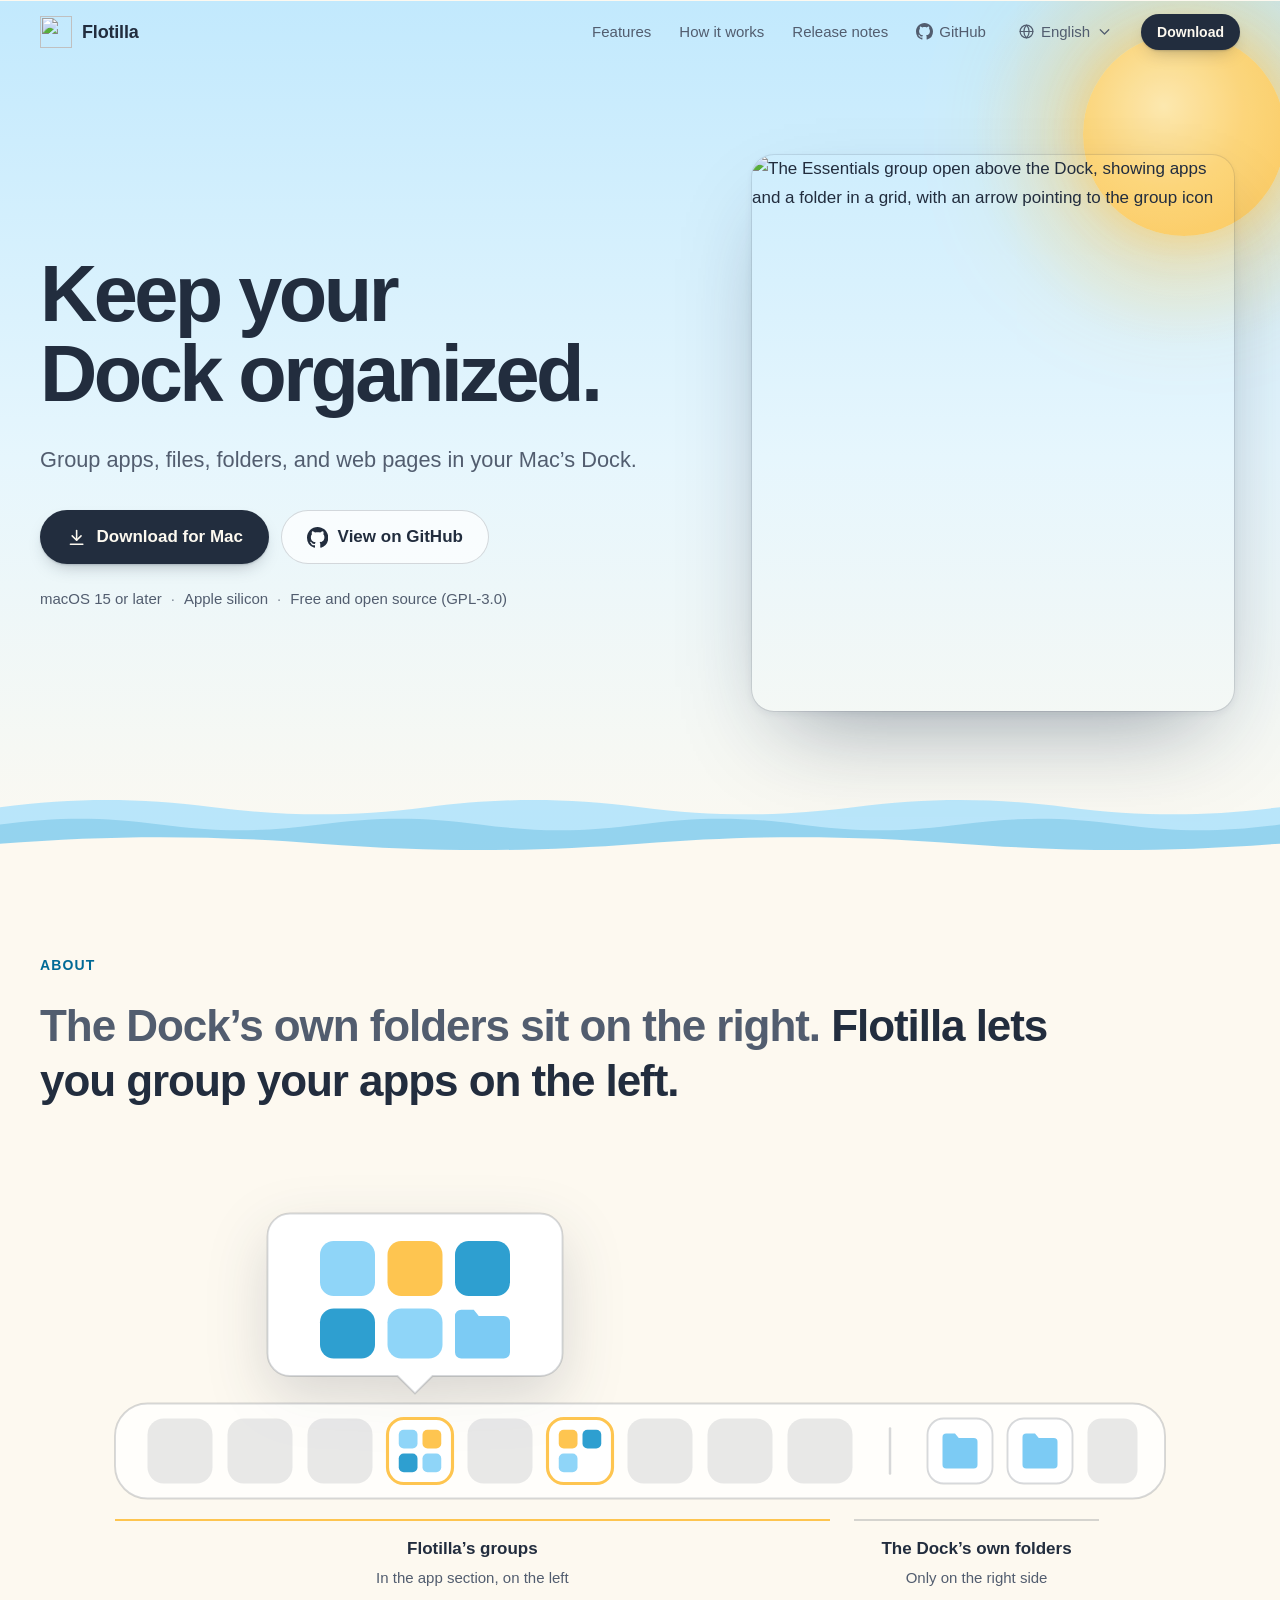
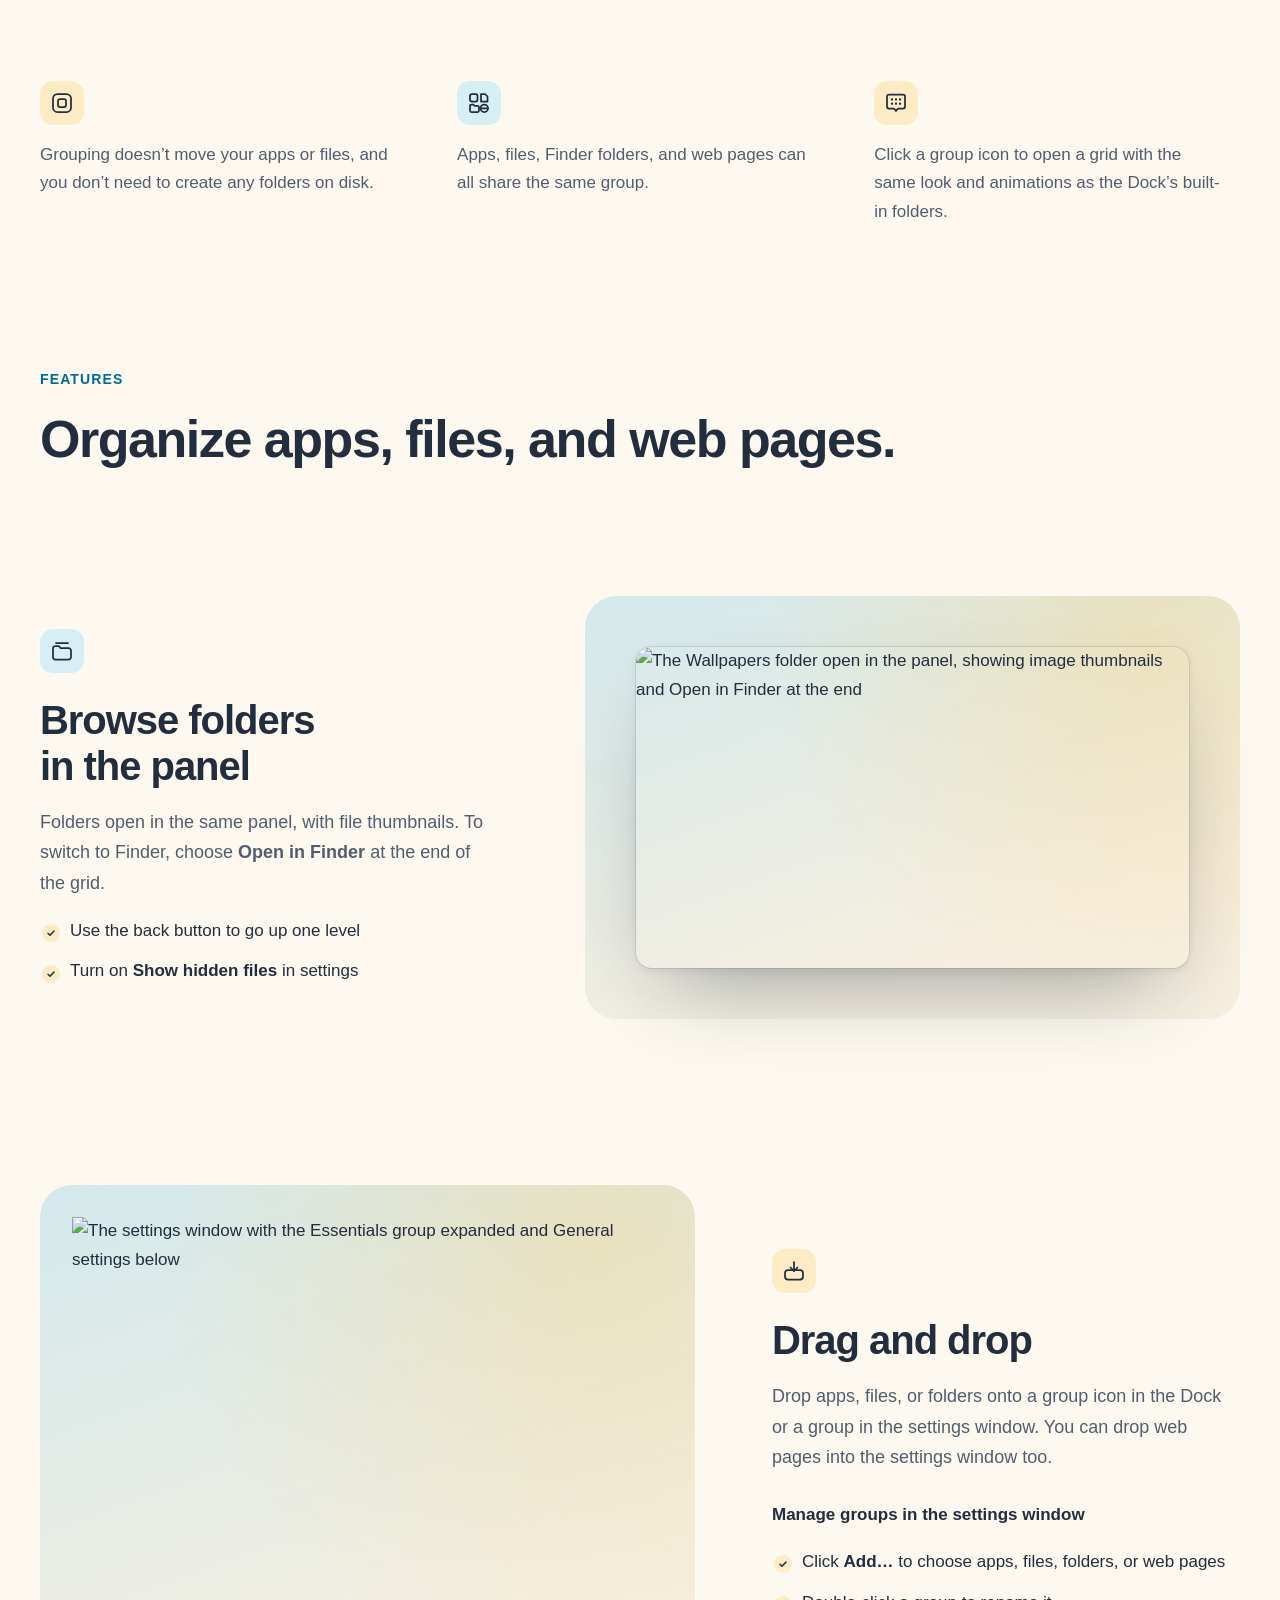
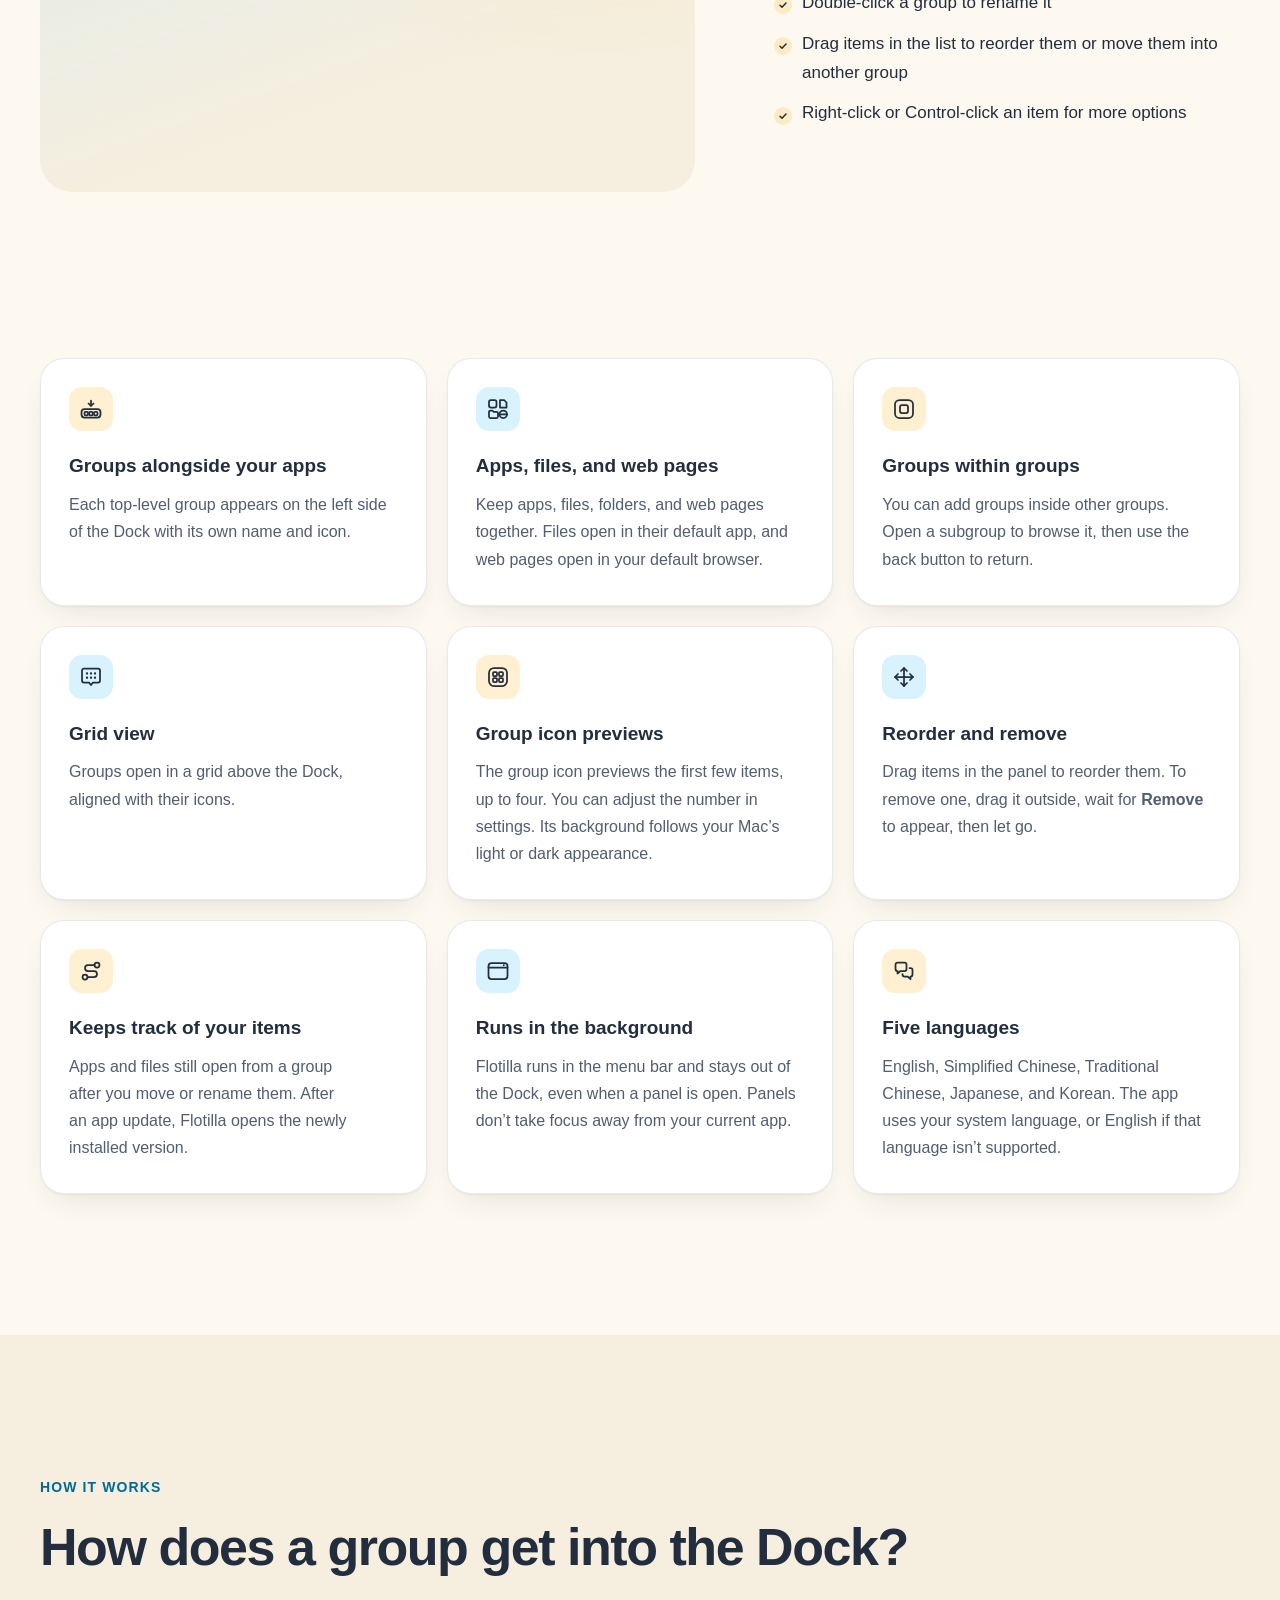
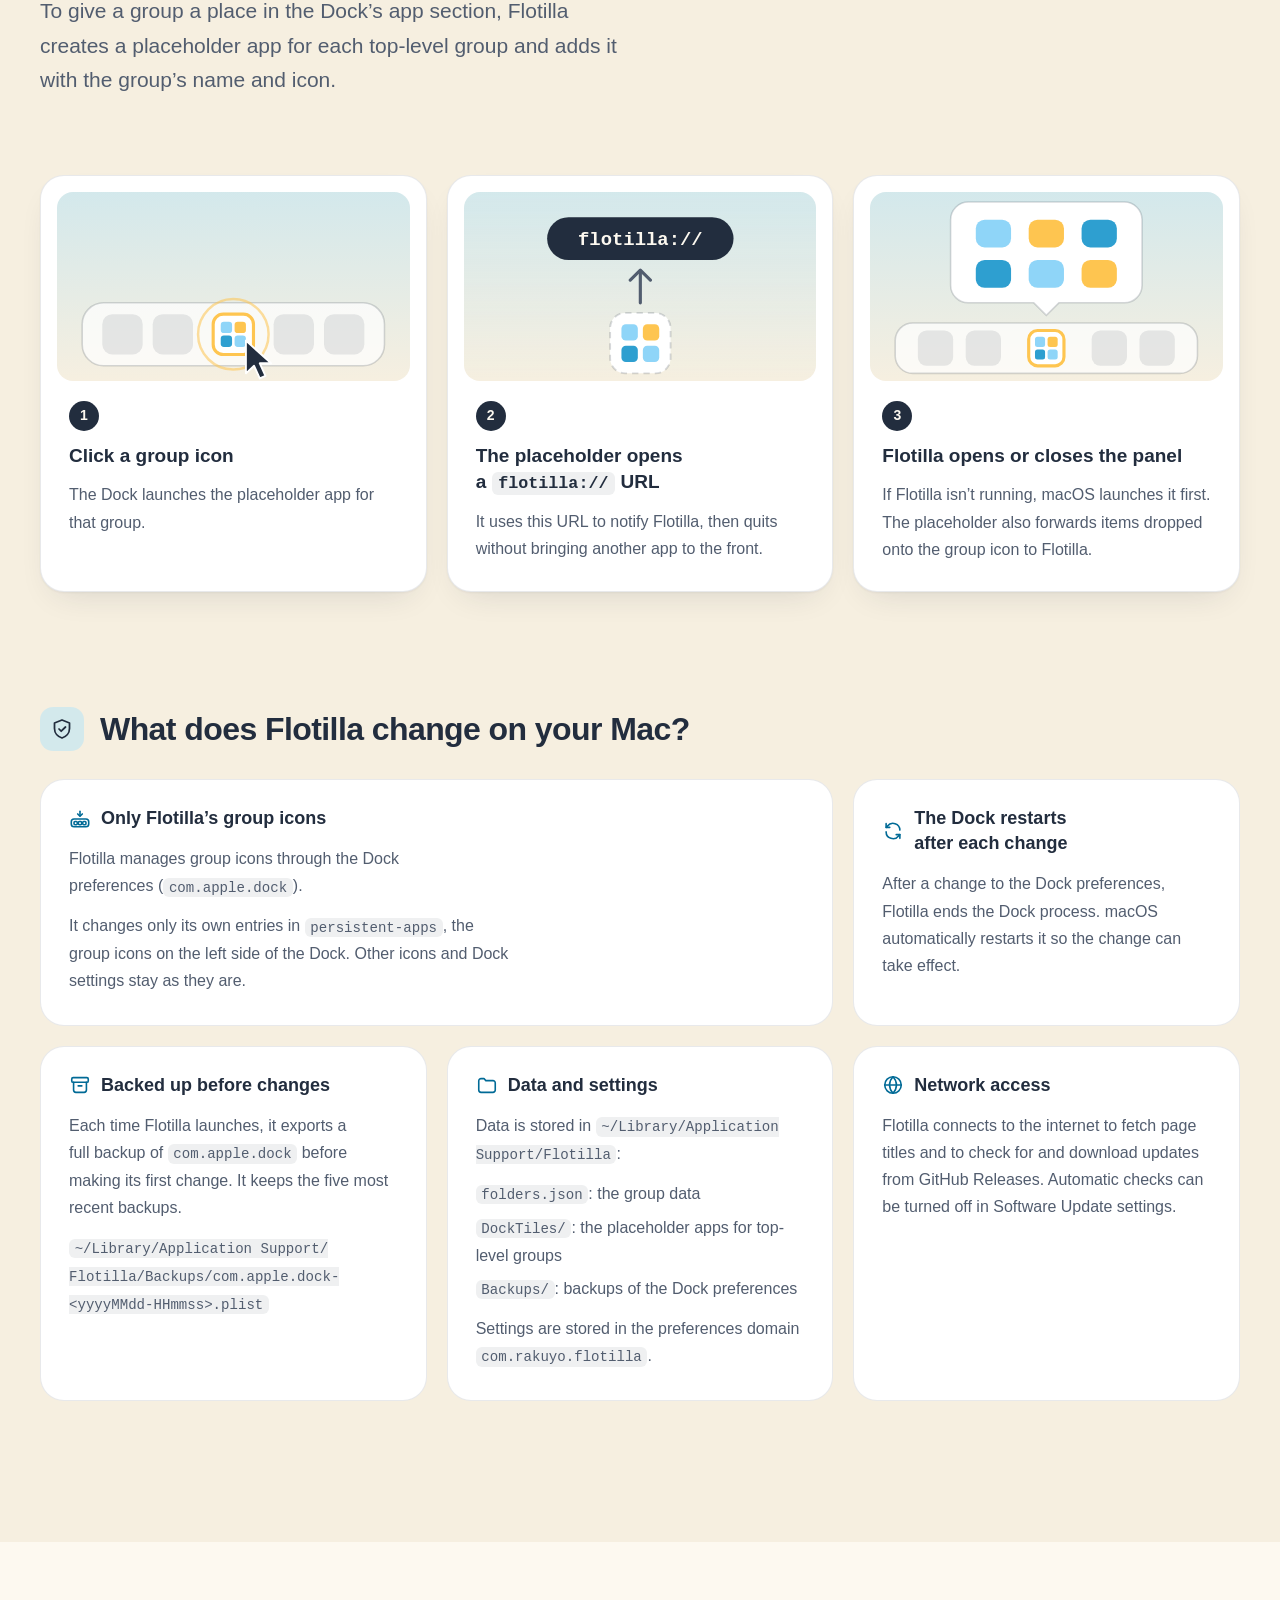
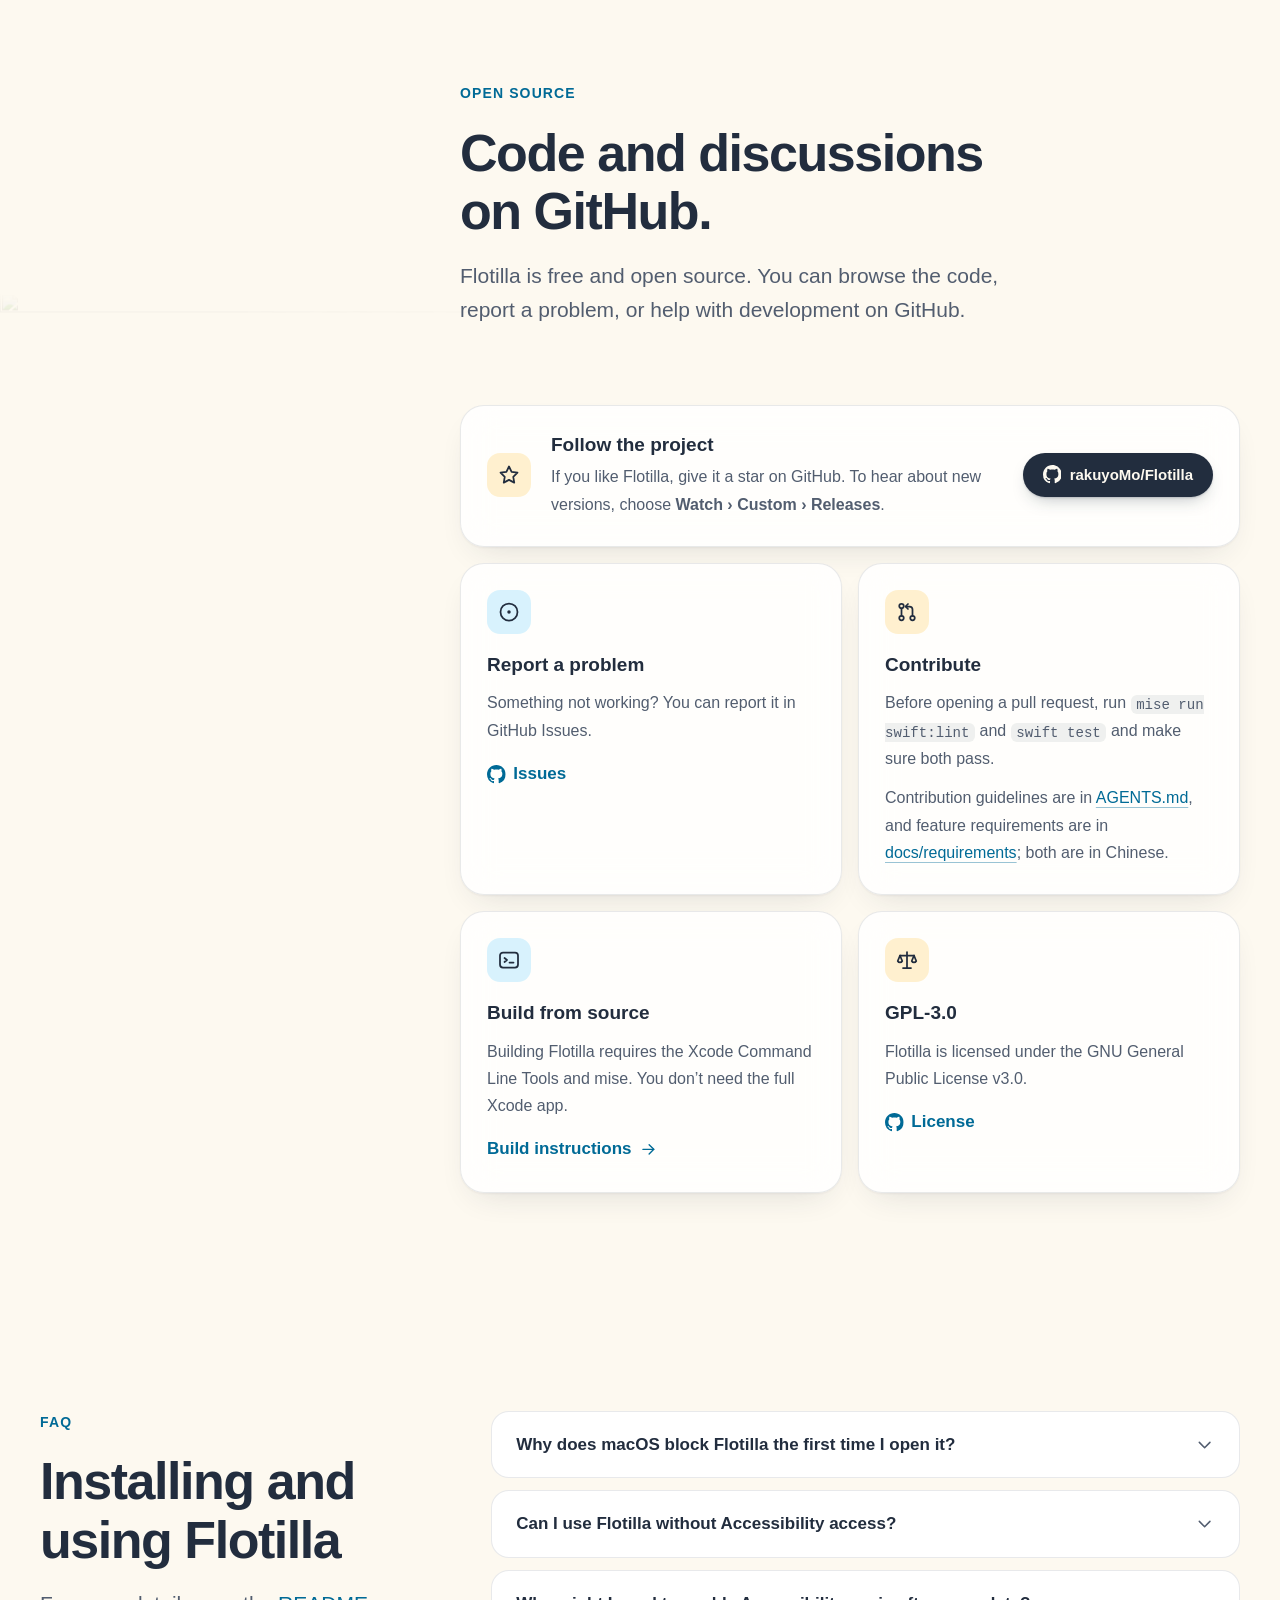
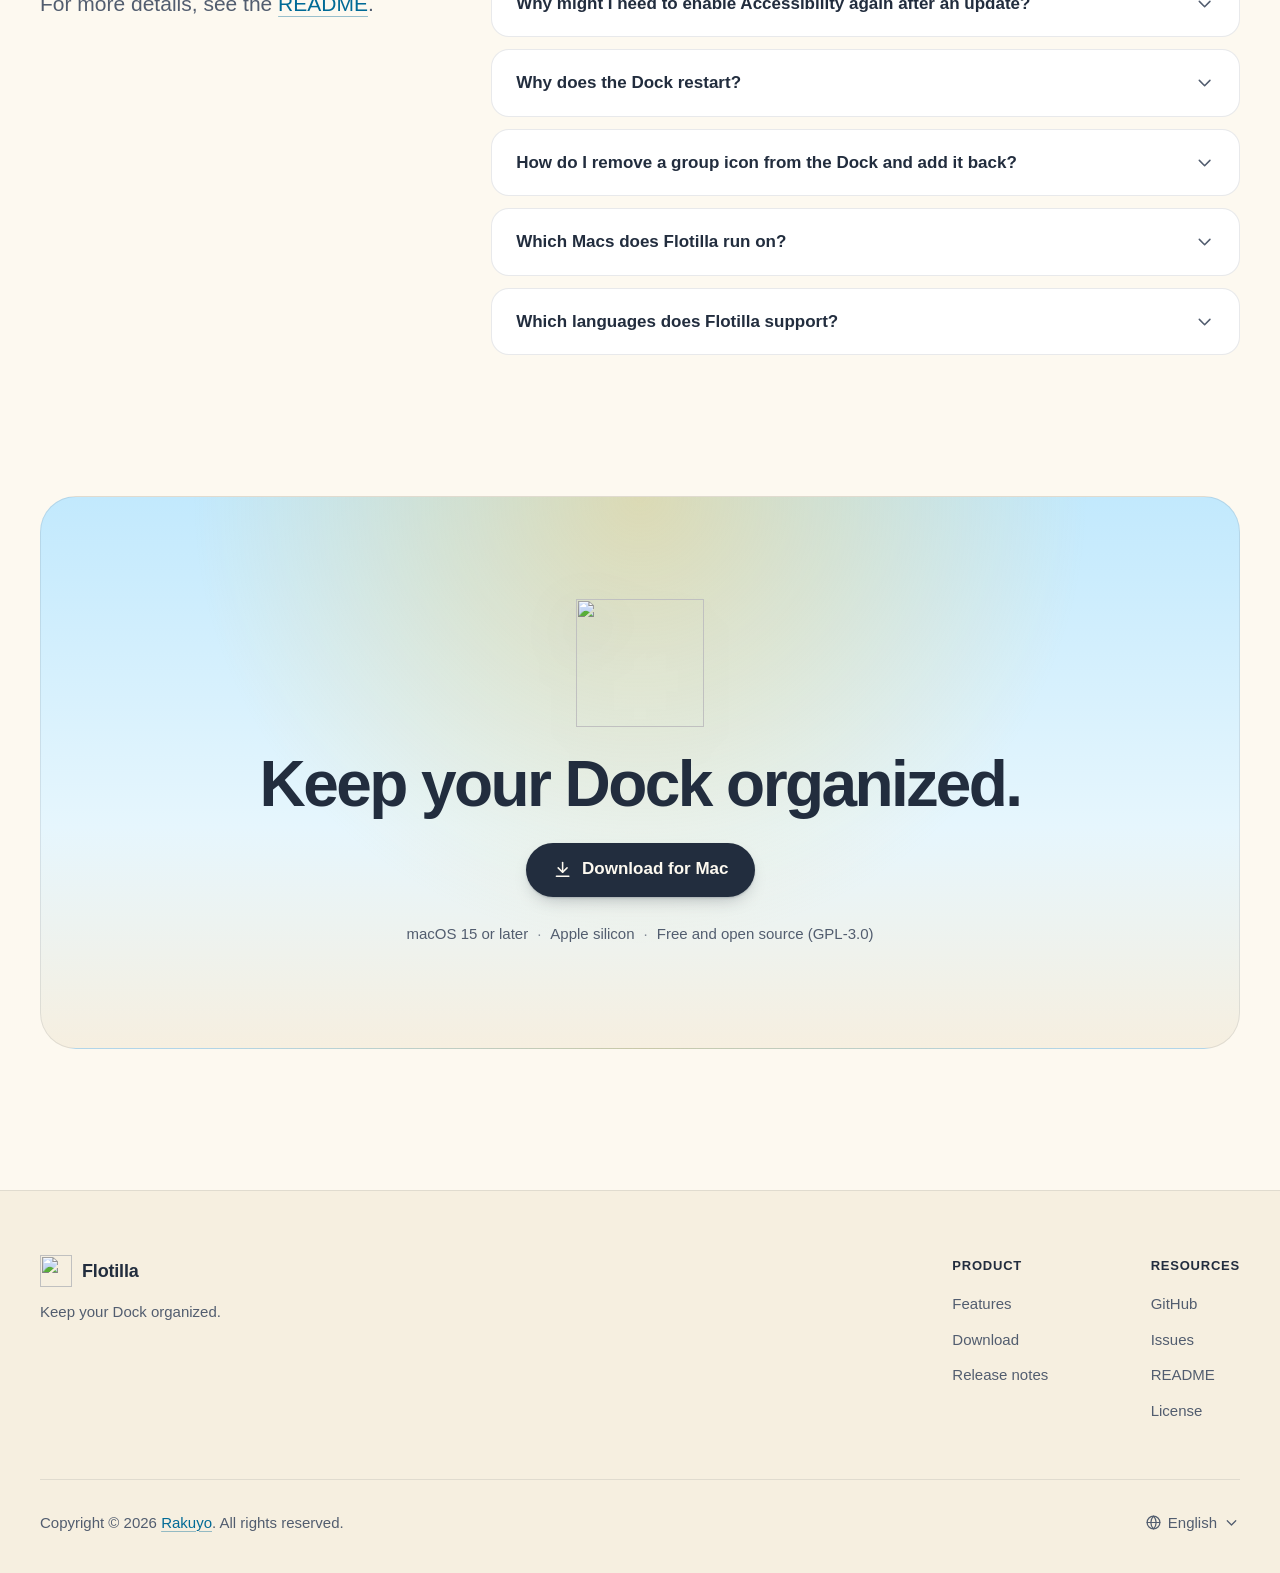
==== commit f25d82e8: "feat: 支持检查更新与自动安装，构建号独立递增" ====
--- a/website/index.html
+++ b/website/index.html
@@ -1991,10 +1991,10 @@
                   class="icon"
                   aria-hidden="true"
                 ><use href="#i-globe"/></svg>
-                Fetching page titles
+                Network access
               </h4>
 
-              <p>Flotilla only connects to the internet to fetch page titles when you add or edit a web page.</p>
+              <p>Flotilla connects to the internet to fetch page titles and to check for and download updates from GitHub Releases. Automatic checks can be turned off in Software Update settings.</p>
             </li>
           </ul>
         </div>
